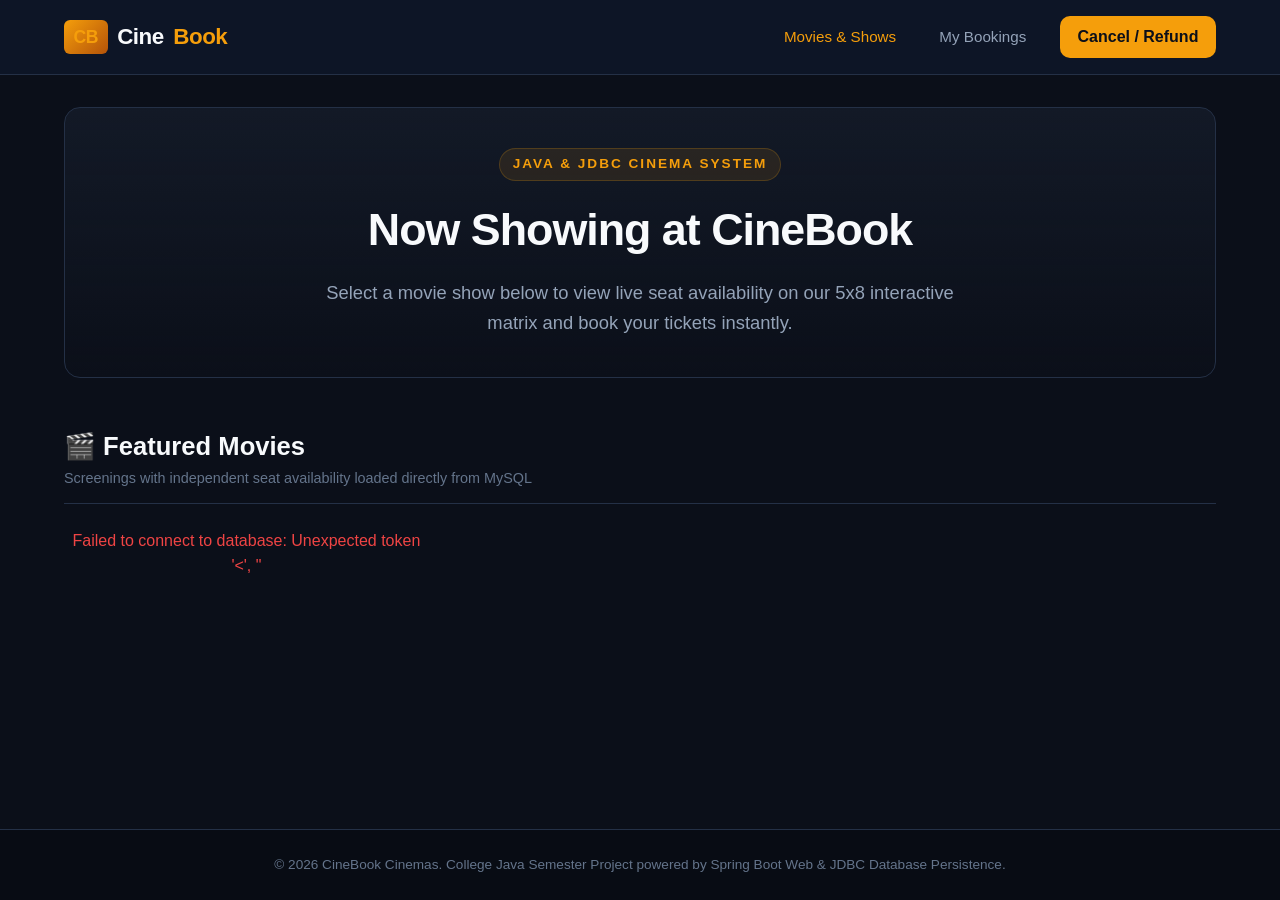
==== src/main/resources/static/index.html @ 382e74e4 "Baseline: CineBook 1.0 Spring Boot + JDBC console/web app" ====
<!DOCTYPE html>
<html lang="en">
<head>
    <meta charset="UTF-8">
    <meta name="viewport" content="width=device-width, initial-scale=1.0">
    <title>CineBook | Movie Ticket Booking System</title>
    <link rel="stylesheet" href="css/styles.css">
</head>
<body>
    <!-- Navigation Bar -->
    <nav class="navbar">
        <div class="nav-container">
            <a href="index.html" class="logo">
                <span class="logo-badge">CB</span>
                Cine<span>Book</span>
            </a>
            <div class="nav-links">
                <a href="index.html" class="nav-link active">Movies & Shows</a>
                <a href="lookup.html" class="nav-link">My Bookings</a>
                <a href="lookup.html" class="nav-btn">Cancel / Refund</a>
            </div>
        </div>
    </nav>

    <!-- Main Content -->
    <div class="container">
        <!-- Hero Section -->
        <section class="hero">
            <span class="hero-subtitle">Java & JDBC Cinema System</span>
            <h1>Now Showing at CineBook</h1>
            <p>Select a movie show below to view live seat availability on our 5x8 interactive matrix and book your tickets instantly.</p>
        </section>

        <!-- Current Screenings Section -->
        <section id="screenings">
            <div class="section-header">
                <div>
                    <h2>🎬 Featured Movies</h2>
                    <p>Screenings with independent seat availability loaded directly from MySQL</p>
                </div>
            </div>

            <!-- Dynamic Movie Grid -->
            <div id="movieGrid" class="movie-grid">
                <div style="text-align:center; grid-column: 1/-1; padding: 3rem; color: var(--text-muted);">
                    Loading movie catalog from database...
                </div>
            </div>
        </section>
    </div>

    <!-- Footer -->
    <footer>
        <p>&copy; 2026 CineBook Cinemas. College Java Semester Project powered by Spring Boot Web &amp; JDBC Database Persistence.</p>
    </footer>

    <!-- Scripts -->
    <script src="js/app.js"></script>
    <script>
        document.addEventListener('DOMContentLoaded', async () => {
            const movieGrid = document.getElementById('movieGrid');
            try {
                const [movies, shows] = await Promise.all([API.getMovies(), API.getShows()]);

                if (!movies || movies.length === 0) {
                    movieGrid.innerHTML = '<p style="text-align:center; color: var(--text-muted);">No movies scheduled at this time.</p>';
                    return;
                }

                // Group shows by movieId
                const showsByMovie = {};
                shows.forEach(s => {
                    if (!showsByMovie[s.movieId]) showsByMovie[s.movieId] = [];
                    showsByMovie[s.movieId].push(s);
                });

                const bannerArt = {
                    'Inception': '🌀',
                    'Interstellar': '🚀',
                    'The Dark Knight': '🦇',
                    'Oppenheimer': '⚛️',
                    'Avatar: The Way of Water': '🌊',
                    'Gladiator II': '⚔️',
                    'Spider-Man: Across the Spider-Verse': '🕷️'
                };

                const bannerGrad = {
                    'Inception': 'linear-gradient(135deg, #1e3a8a, #0f172a)',
                    'Interstellar': 'linear-gradient(135deg, #312e81, #090d16)',
                    'The Dark Knight': 'linear-gradient(135deg, #27272a, #09090b)',
                    'Oppenheimer': 'linear-gradient(135deg, #7c2d12, #1c1917)',
                    'Avatar: The Way of Water': 'linear-gradient(135deg, #065f46, #022c22)',
                    'Gladiator II': 'linear-gradient(135deg, #831843, #18181b)',
                    'Spider-Man: Across the Spider-Verse': 'linear-gradient(135deg, #581c87, #0f172a)'
                };

                movieGrid.innerHTML = '';
                movies.forEach(movie => {
                    const movieShows = showsByMovie[movie.movieId] || [];
                    const art = bannerArt[movie.movieName] || '🎥';
                    const grad = bannerGrad[movie.movieName] || 'linear-gradient(135deg, #1e293b, #0f172a)';
                    
                    let showsHtml = '';
                    if (movieShows.length > 0) {
                        showsHtml = movieShows.map(show => `
                            <a href="seats.html?showId=${show.showId}" class="show-pill">
                                <div>
                                    <div class="show-time-text">🕒 ${show.showTime}</div>
                                    <div class="show-date-text">📅 ${show.showDate} &bull; ${show.screenName || 'Screen 1'}</div>
                                </div>
                                <span class="btn-book-sm">Book &rarr;</span>
                            </a>
                        `).join('');
                    } else {
                        showsHtml = '<p style="color:var(--text-muted); font-size:0.85rem;">No shows scheduled today.</p>';
                    }

                    const card = document.createElement('div');
                    card.className = 'movie-card';
                    card.innerHTML = `
                        <div class="movie-banner" style="background: ${grad};">
                            <span class="genre-tag">${movie.genre}</span>
                            <div class="movie-banner-art">${art}</div>
                        </div>
                        <div class="movie-body">
                            <h3 class="movie-title">${movie.movieName}</h3>
                            <div class="movie-meta">
                                <span>🌐 ${movie.language}</span>
                                <span>⏱️ ${movie.duration} mins</span>
                            </div>
                            <div class="movie-shows-container">
                                <div class="movie-shows-label">Available Shows</div>
                                <div class="show-pill-group">
                                    ${showsHtml}
                                </div>
                            </div>
                        </div>
                    `;
                    movieGrid.appendChild(card);
                });

            } catch (err) {
                console.error(err);
                movieGrid.innerHTML = `<p style="color:var(--seat-booked); text-align:center;">Failed to connect to database: ${err.message}</p>`;
            }
        });
    </script>
</body>
</html>
---- src/main/resources/static/css/styles.css ----
/* ===================================================================
   CineBook Cinemas: Modern Responsive Cinema UI Stylesheet
   =================================================================== */

:root {
    --bg-dark: #0b0f19;
    --bg-card: #151d2f;
    --bg-card-hover: #1e293b;
    --accent-gold: #f59e0b;
    --accent-gold-hover: #d97706;
    --accent-glow: rgba(245, 158, 11, 0.25);
    --text-primary: #f8fafc;
    --text-secondary: #94a3b8;
    --text-muted: #64748b;
    --border-color: #243046;
    --seat-available: #10b981;
    --seat-available-border: #059669;
    --seat-selected: #f59e0b;
    --seat-booked: #ef4444;
    --seat-booked-bg: #2d1b22;
    --vip-purple: #8b5cf6;
    --premium-blue: #3b82f6;
    --regular-green: #10b981;
    --radius-sm: 6px;
    --radius-md: 10px;
    --radius-lg: 16px;
    --shadow-card: 0 10px 25px -5px rgba(0, 0, 0, 0.5), 0 8px 10px -6px rgba(0, 0, 0, 0.5);
    --shadow-glow: 0 0 20px rgba(245, 158, 11, 0.35);
}

* {
    margin: 0;
    padding: 0;
    box-sizing: border-box;
    font-family: -apple-system, BlinkMacSystemFont, "Segoe UI", Roboto, "Helvetica Neue", Arial, sans-serif;
}

body {
    background-color: var(--bg-dark);
    color: var(--text-primary);
    line-height: 1.6;
    min-height: 100vh;
    display: flex;
    flex-direction: column;
}

/* Navbar */
.navbar {
    background: rgba(15, 23, 42, 0.85);
    backdrop-filter: blur(12px);
    border-bottom: 1px solid var(--border-color);
    position: sticky;
    top: 0;
    z-index: 100;
}

.nav-container {
    max-width: 1200px;
    margin: 0 auto;
    padding: 1rem 1.5rem;
    display: flex;
    justify-content: space-between;
    align-items: center;
}

.logo {
    display: flex;
    align-items: center;
    gap: 0.6rem;
    text-decoration: none;
    color: var(--text-primary);
    font-size: 1.4rem;
    font-weight: 700;
    letter-spacing: -0.5px;
}

.logo-badge {
    background: linear-gradient(135deg, var(--accent-gold), #b45309);
    color: #000;
    padding: 0.2rem 0.6rem;
    border-radius: var(--radius-sm);
    font-weight: 900;
    font-size: 1.1rem;
}

.logo span {
    color: var(--accent-gold);
}

.nav-links {
    display: flex;
    gap: 1.5rem;
    align-items: center;
}

.nav-link {
    color: var(--text-secondary);
    text-decoration: none;
    font-weight: 500;
    font-size: 0.95rem;
    transition: color 0.2s;
    padding: 0.4rem 0.6rem;
    border-radius: var(--radius-sm);
}

.nav-link:hover, .nav-link.active {
    color: var(--accent-gold);
}

.nav-btn {
    background: var(--accent-gold);
    color: #0b0f19;
    padding: 0.5rem 1.1rem;
    border-radius: var(--radius-md);
    font-weight: 600;
    text-decoration: none;
    transition: all 0.2s;
}

.nav-btn:hover {
    background: var(--accent-gold-hover);
    box-shadow: var(--shadow-glow);
}

/* Main Container */
.container {
    max-width: 1200px;
    margin: 2rem auto;
    padding: 0 1.5rem;
    flex: 1;
    width: 100%;
}

/* Hero Section */
.hero {
    text-align: center;
    padding: 2.5rem 1rem;
    background: linear-gradient(180deg, rgba(30, 41, 59, 0.4) 0%, transparent 100%);
    border-radius: var(--radius-lg);
    border: 1px solid var(--border-color);
    margin-bottom: 3rem;
}

.hero-subtitle {
    display: inline-block;
    color: var(--accent-gold);
    font-size: 0.85rem;
    font-weight: 700;
    text-transform: uppercase;
    letter-spacing: 2px;
    margin-bottom: 0.8rem;
    background: rgba(245, 158, 11, 0.1);
    padding: 0.3rem 0.8rem;
    border-radius: 20px;
    border: 1px solid rgba(245, 158, 11, 0.2);
}

.hero h1 {
    font-size: 2.8rem;
    font-weight: 800;
    margin-bottom: 0.8rem;
    letter-spacing: -1px;
}

.hero p {
    color: var(--text-secondary);
    font-size: 1.15rem;
    max-width: 650px;
    margin: 0 auto;
}

/* Section Titles */
.section-header {
    display: flex;
    justify-content: space-between;
    align-items: flex-end;
    margin-bottom: 1.5rem;
    padding-bottom: 0.8rem;
    border-bottom: 1px solid var(--border-color);
}

.section-header h2 {
    font-size: 1.6rem;
    font-weight: 700;
    display: flex;
    align-items: center;
    gap: 0.5rem;
}

.section-header p {
    color: var(--text-muted);
    font-size: 0.9rem;
}

/* Movie Cards Grid */
.movie-grid {
    display: grid;
    grid-template-columns: repeat(auto-fill, minmax(340px, 1fr));
    gap: 1.8rem;
    margin-bottom: 3rem;
}

.movie-card {
    background: var(--bg-card);
    border: 1px solid var(--border-color);
    border-radius: var(--radius-lg);
    overflow: hidden;
    transition: transform 0.2s, box-shadow 0.2s, border-color 0.2s;
    display: flex;
    flex-direction: column;
}

.movie-card:hover {
    transform: translateY(-4px);
    box-shadow: var(--shadow-card);
    border-color: rgba(245, 158, 11, 0.4);
}

.movie-banner {
    height: 140px;
    background: linear-gradient(135deg, #1e293b, #0f172a);
    position: relative;
    display: flex;
    align-items: flex-end;
    padding: 1.2rem;
    border-bottom: 1px solid var(--border-color);
}

.movie-banner-art {
    position: absolute;
    top: 1rem;
    right: 1.2rem;
    font-size: 3rem;
    opacity: 0.2;
}

.genre-tag {
    background: rgba(245, 158, 11, 0.2);
    color: var(--accent-gold);
    font-size: 0.75rem;
    font-weight: 700;
    padding: 0.25rem 0.6rem;
    border-radius: 4px;
    border: 1px solid rgba(245, 158, 11, 0.3);
}

.movie-body {
    padding: 1.4rem;
    flex: 1;
    display: flex;
    flex-direction: column;
}

.movie-title {
    font-size: 1.35rem;
    font-weight: 700;
    margin-bottom: 0.5rem;
}

.movie-meta {
    display: flex;
    gap: 1rem;
    color: var(--text-muted);
    font-size: 0.85rem;
    margin-bottom: 1.2rem;
}

.movie-shows-container {
    margin-top: auto;
    padding-top: 1rem;
    border-top: 1px solid rgba(255, 255, 255, 0.05);
}

.movie-shows-label {
    font-size: 0.8rem;
    color: var(--text-secondary);
    text-transform: uppercase;
    letter-spacing: 0.5px;
    margin-bottom: 0.6rem;
    font-weight: 600;
}

.show-pill-group {
    display: flex;
    flex-direction: column;
    gap: 0.6rem;
}

.show-pill {
    background: #0f172a;
    border: 1px solid var(--border-color);
    border-radius: var(--radius-sm);
    padding: 0.6rem 0.8rem;
    display: flex;
    justify-content: space-between;
    align-items: center;
    transition: all 0.2s;
    text-decoration: none;
    color: var(--text-primary);
}

.show-pill:hover {
    background: #1e293b;
    border-color: var(--accent-gold);
    transform: translateX(2px);
}

.show-time-text {
    font-weight: 600;
    font-size: 0.95rem;
}

.show-date-text {
    font-size: 0.8rem;
    color: var(--text-muted);
}

.btn-book-sm {
    background: var(--accent-gold);
    color: #000;
    font-size: 0.8rem;
    font-weight: 700;
    padding: 0.3rem 0.7rem;
    border-radius: 4px;
    display: flex;
    align-items: center;
    gap: 0.3rem;
}

/* Seat Selection Page Layout */
.booking-layout {
    display: grid;
    grid-template-columns: 1fr 360px;
    gap: 2rem;
    align-items: start;
}

@media (max-width: 900px) {
    .booking-layout {
        grid-template-columns: 1fr;
    }
}

.seat-stage-card {
    background: var(--bg-card);
    border: 1px solid var(--border-color);
    border-radius: var(--radius-lg);
    padding: 2rem;
    box-shadow: var(--shadow-card);
}

.screen-indicator {
    margin: 1rem auto 2.5rem auto;
    text-align: center;
    max-width: 500px;
}

.screen-curve {
    height: 8px;
    background: linear-gradient(90deg, transparent, var(--accent-gold), transparent);
    border-radius: 50%;
    margin-bottom: 0.5rem;
    box-shadow: var(--shadow-glow);
}

.screen-text {
    font-size: 0.75rem;
    color: var(--text-muted);
    letter-spacing: 3px;
    text-transform: uppercase;
    font-weight: 600;
}

/* 5x8 Seat Matrix Grid */
.seat-grid-container {
    display: flex;
    flex-direction: column;
    gap: 0.8rem;
    align-items: center;
    margin-bottom: 2rem;
}

.seat-row {
    display: flex;
    gap: 0.6rem;
    align-items: center;
}

.row-label {
    width: 28px;
    font-weight: 700;
    color: var(--text-muted);
    text-align: center;
    font-size: 1rem;
}

.seat {
    width: 38px;
    height: 38px;
    border-radius: var(--radius-sm);
    display: flex;
    align-items: center;
    justify-content: center;
    font-size: 0.8rem;
    font-weight: 600;
    cursor: pointer;
    transition: all 0.15s ease-in-out;
    user-select: none;
    position: relative;
    border: 1px solid transparent;
}

/* Available States by Tier */
.seat.available.regular {
    background: rgba(16, 185, 129, 0.15);
    border-color: rgba(16, 185, 129, 0.4);
    color: #34d399;
}

.seat.available.premium {
    background: rgba(59, 130, 246, 0.15);
    border-color: rgba(59, 130, 246, 0.4);
    color: #60a5fa;
}

.seat.available.vip {
    background: rgba(139, 92, 246, 0.15);
    border-color: rgba(139, 92, 246, 0.4);
    color: #a78bfa;
}

.seat.available:hover {
    transform: scale(1.15);
    border-color: #fff;
    box-shadow: 0 0 10px rgba(255, 255, 255, 0.3);
    z-index: 2;
}

/* Selected State */
.seat.selected {
    background: var(--accent-gold) !important;
    border-color: #fff !important;
    color: #0b0f19 !important;
    font-weight: 800;
    box-shadow: var(--shadow-glow);
    transform: scale(1.1);
}

/* Booked State */
.seat.booked {
    background: var(--seat-booked-bg) !important;
    border-color: rgba(239, 68, 68, 0.3) !important;
    color: #ef4444 !important;
    cursor: not-allowed;
    opacity: 0.6;
}

.seat.booked:hover {
    transform: none;
    box-shadow: none;
}

/* Seat Legend */
.legend-container {
    display: flex;
    justify-content: center;
    flex-wrap: wrap;
    gap: 1.5rem;
    padding-top: 1.5rem;
    border-top: 1px solid var(--border-color);
}

.legend-item {
    display: flex;
    align-items: center;
    gap: 0.5rem;
    font-size: 0.85rem;
    color: var(--text-secondary);
}

.legend-box {
    width: 16px;
    height: 16px;
    border-radius: 4px;
}

.legend-box.regular { background: var(--regular-green); }
.legend-box.premium { background: var(--premium-blue); }
.legend-box.vip     { background: var(--vip-purple); }
.legend-box.selected{ background: var(--accent-gold); }
.legend-box.booked  { background: var(--seat-booked); }

/* Booking Sidebar Summary */
.booking-sidebar {
    background: var(--bg-card);
    border: 1px solid var(--border-color);
    border-radius: var(--radius-lg);
    padding: 1.8rem;
    box-shadow: var(--shadow-card);
    position: sticky;
    top: 5.5rem;
}

.sidebar-title {
    font-size: 1.3rem;
    font-weight: 700;
    margin-bottom: 1.2rem;
    padding-bottom: 0.8rem;
    border-bottom: 1px solid var(--border-color);
}

.summary-row {
    display: flex;
    justify-content: space-between;
    align-items: center;
    margin-bottom: 0.8rem;
    font-size: 0.95rem;
}

.summary-row.total {
    border-top: 1px solid var(--border-color);
    padding-top: 0.8rem;
    margin-top: 1rem;
    font-size: 1.2rem;
    font-weight: 800;
    color: var(--accent-gold);
}

.badge-seats {
    display: flex;
    flex-wrap: wrap;
    gap: 0.4rem;
    margin: 0.6rem 0 1rem 0;
    min-height: 32px;
}

.seat-tag {
    background: rgba(245, 158, 11, 0.15);
    color: var(--accent-gold);
    border: 1px solid rgba(245, 158, 11, 0.4);
    padding: 0.2rem 0.5rem;
    border-radius: 4px;
    font-size: 0.8rem;
    font-weight: 700;
}

/* Forms & Inputs */
.form-group {
    margin-bottom: 1rem;
}

.form-label {
    display: block;
    font-size: 0.85rem;
    font-weight: 600;
    color: var(--text-secondary);
    margin-bottom: 0.4rem;
}

.form-input {
    width: 100%;
    background: #0f172a;
    border: 1px solid var(--border-color);
    color: var(--text-primary);
    padding: 0.75rem 0.9rem;
    border-radius: var(--radius-md);
    font-size: 0.95rem;
    outline: none;
    transition: border-color 0.2s;
}

.form-input:focus {
    border-color: var(--accent-gold);
    box-shadow: 0 0 0 2px var(--accent-glow);
}

.coupon-group {
    display: flex;
    gap: 0.5rem;
}

.btn-apply {
    background: #1e293b;
    border: 1px solid var(--border-color);
    color: var(--accent-gold);
    padding: 0.75rem 1rem;
    border-radius: var(--radius-md);
    font-weight: 600;
    cursor: pointer;
    transition: all 0.2s;
    white-space: nowrap;
}

.btn-apply:hover {
    background: rgba(245, 158, 11, 0.2);
    border-color: var(--accent-gold);
}

.btn-submit-booking {
    width: 100%;
    background: linear-gradient(135deg, var(--accent-gold), #d97706);
    color: #0b0f19;
    border: none;
    padding: 1rem;
    border-radius: var(--radius-md);
    font-size: 1.05rem;
    font-weight: 800;
    cursor: pointer;
    margin-top: 1.2rem;
    transition: all 0.2s;
}

.btn-submit-booking:hover:not(:disabled) {
    box-shadow: var(--shadow-glow);
    transform: translateY(-2px);
}

.btn-submit-booking:disabled {
    opacity: 0.5;
    cursor: not-allowed;
}

/* Confirmation & Receipt Card */
.receipt-card {
    max-width: 600px;
    margin: 2rem auto;
    background: var(--bg-card);
    border: 1px solid var(--border-color);
    border-radius: var(--radius-lg);
    overflow: hidden;
    box-shadow: var(--shadow-card);
}

.receipt-header {
    background: linear-gradient(135deg, #10b981, #059669);
    color: #fff;
    padding: 2rem;
    text-align: center;
}

.receipt-header.cancelled {
    background: linear-gradient(135deg, #ef4444, #b91c1c);
}

.receipt-icon {
    font-size: 3rem;
    margin-bottom: 0.5rem;
}

.receipt-header h2 {
    font-size: 1.6rem;
    font-weight: 800;
    margin-bottom: 0.3rem;
}

.receipt-body {
    padding: 2rem;
}

.receipt-row {
    display: flex;
    justify-content: space-between;
    padding: 0.6rem 0;
    border-bottom: 1px dashed var(--border-color);
    font-size: 0.95rem;
}

.receipt-row:last-child {
    border-bottom: none;
}

.receipt-label {
    color: var(--text-muted);
}

.receipt-value {
    font-weight: 600;
    color: var(--text-primary);
}

.receipt-total {
    background: #0f172a;
    padding: 1rem;
    border-radius: var(--radius-md);
    margin-top: 1.2rem;
    display: flex;
    justify-content: space-between;
    align-items: center;
    font-size: 1.3rem;
    font-weight: 800;
    color: var(--accent-gold);
}

.receipt-actions {
    display: flex;
    gap: 1rem;
    margin-top: 1.5rem;
}

.btn-secondary {
    flex: 1;
    background: #1e293b;
    border: 1px solid var(--border-color);
    color: var(--text-primary);
    padding: 0.8rem;
    border-radius: var(--radius-md);
    font-weight: 600;
    text-align: center;
    text-decoration: none;
    cursor: pointer;
    transition: all 0.2s;
}

.btn-secondary:hover {
    background: #334155;
}

.btn-danger {
    flex: 1;
    background: rgba(239, 68, 68, 0.15);
    border: 1px solid rgba(239, 68, 68, 0.4);
    color: #f87171;
    padding: 0.8rem;
    border-radius: var(--radius-md);
    font-weight: 600;
    cursor: pointer;
    transition: all 0.2s;
}

.btn-danger:hover {
    background: #ef4444;
    color: #fff;
}

/* Toast Notification */
.toast-container {
    position: fixed;
    bottom: 2rem;
    right: 2rem;
    z-index: 1000;
    display: flex;
    flex-direction: column;
    gap: 0.5rem;
}

.toast {
    background: #1e293b;
    color: var(--text-primary);
    padding: 1rem 1.4rem;
    border-radius: var(--radius-md);
    border-left: 4px solid var(--accent-gold);
    box-shadow: var(--shadow-card);
    font-size: 0.95rem;
    min-width: 300px;
    animation: slideIn 0.3s ease-out;
}

.toast.error {
    border-left-color: #ef4444;
    background: #27171e;
}

.toast.success {
    border-left-color: #10b981;
    background: #112620;
}

@keyframes slideIn {
    from { transform: translateX(100%); opacity: 0; }
    to { transform: translateX(0); opacity: 1; }
}

/* Footer */
footer {
    background: #080c14;
    border-top: 1px solid var(--border-color);
    padding: 1.5rem;
    text-align: center;
    color: var(--text-muted);
    font-size: 0.85rem;
    margin-top: auto;
}
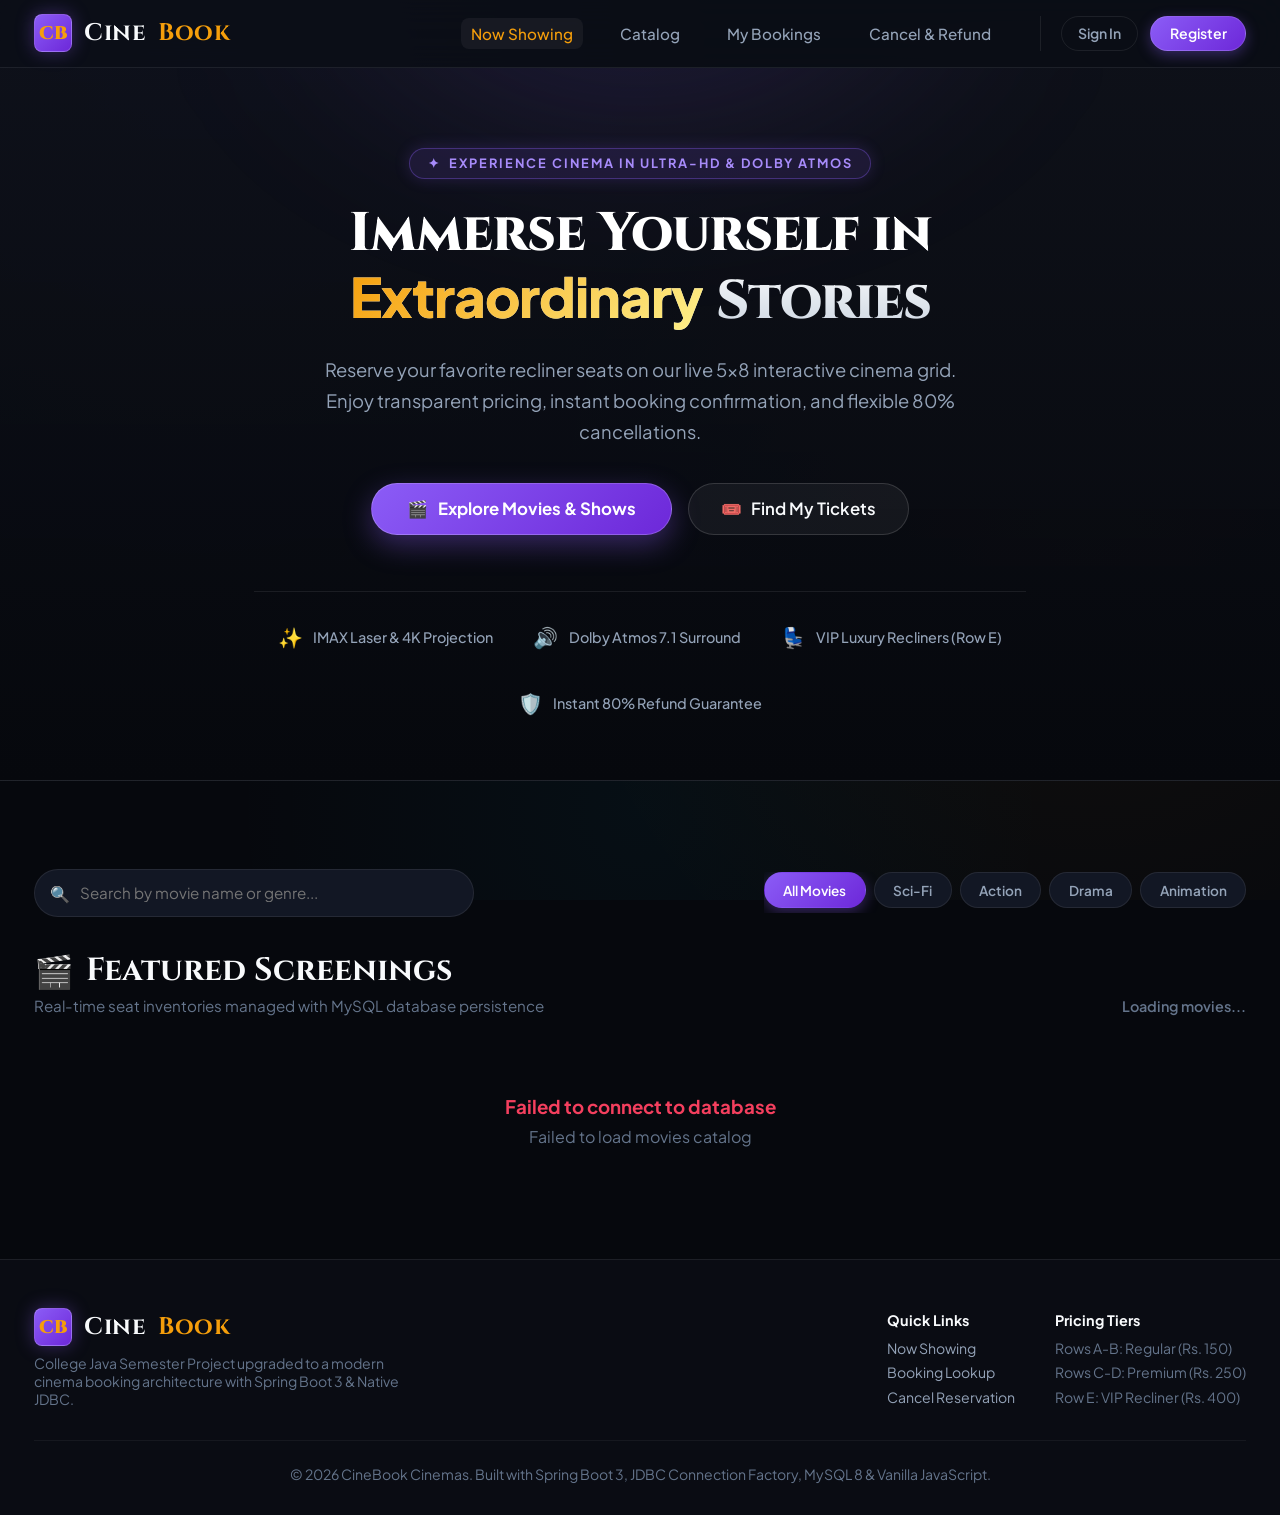
==== commit c066a466: "CineBook 2.0 Phase 0 & Phase 1: Complete cinematic frontend redesign with glassmorphism, responsive " ====
--- a/src/main/resources/static/index.html
+++ b/src/main/resources/static/index.html
@@ -3,11 +3,11 @@
 <head>
     <meta charset="UTF-8">
     <meta name="viewport" content="width=device-width, initial-scale=1.0">
-    <title>CineBook | Movie Ticket Booking System</title>
+    <title>CineBook 2.0 | Premium Cinema Booking Experience</title>
     <link rel="stylesheet" href="css/styles.css">
 </head>
 <body>
-    <!-- Navigation Bar -->
+    <!-- Top Navigation Bar -->
     <nav class="navbar">
         <div class="nav-container">
             <a href="index.html" class="logo">
@@ -15,136 +15,287 @@
                 Cine<span>Book</span>
             </a>
             <div class="nav-links">
-                <a href="index.html" class="nav-link active">Movies & Shows</a>
+                <a href="index.html" class="nav-link active">Now Showing</a>
+                <a href="#discoverSection" class="nav-link">Catalog</a>
                 <a href="lookup.html" class="nav-link">My Bookings</a>
-                <a href="lookup.html" class="nav-btn">Cancel / Refund</a>
+                <a href="lookup.html" class="nav-link">Cancel &amp; Refund</a>
+                
+                <div class="nav-auth-group">
+                    <button type="button" class="btn-nav-ghost" onclick="openAuthModal('login')">Sign In</button>
+                    <button type="button" class="btn-nav-primary" onclick="openAuthModal('register')">Register</button>
+                </div>
             </div>
         </div>
     </nav>
 
-    <!-- Main Content -->
-    <div class="container">
-        <!-- Hero Section -->
-        <section class="hero">
-            <span class="hero-subtitle">Java & JDBC Cinema System</span>
-            <h1>Now Showing at CineBook</h1>
-            <p>Select a movie show below to view live seat availability on our 5x8 interactive matrix and book your tickets instantly.</p>
-        </section>
-
-        <!-- Current Screenings Section -->
-        <section id="screenings">
-            <div class="section-header">
-                <div>
-                    <h2>🎬 Featured Movies</h2>
-                    <p>Screenings with independent seat availability loaded directly from MySQL</p>
-                </div>
-            </div>
-
-            <!-- Dynamic Movie Grid -->
-            <div id="movieGrid" class="movie-grid">
-                <div style="text-align:center; grid-column: 1/-1; padding: 3rem; color: var(--text-muted);">
-                    Loading movie catalog from database...
-                </div>
-            </div>
-        </section>
-    </div>
+    <!-- Cinematic Hero Section -->
+    <header class="hero-billboard">
+        <div class="container hero-content">
+            <div class="hero-eyebrow">
+                <span>✦</span> Experience Cinema in Ultra-HD &amp; Dolby Atmos
+            </div>
+            <h1 class="hero-title">
+                Immerse Yourself in <span>Extraordinary</span> Stories
+            </h1>
+            <p class="hero-subtitle">
+                Reserve your favorite recliner seats on our live 5&times;8 interactive cinema grid. Enjoy transparent pricing, instant booking confirmation, and flexible 80% cancellations.
+            </p>
+            <div class="hero-actions">
+                <a href="#discoverSection" class="btn-hero-primary">
+                    <span>🎬</span> Explore Movies &amp; Shows
+                </a>
+                <a href="lookup.html" class="btn-hero-secondary">
+                    <span>🎟️</span> Find My Tickets
+                </a>
+            </div>
+
+            <!-- Feature Highlights -->
+            <div class="hero-badges-row">
+                <div class="hero-feature-item">
+                    <span class="hero-feature-icon">✨</span>
+                    <span>IMAX Laser &amp; 4K Projection</span>
+                </div>
+                <div class="hero-feature-item">
+                    <span class="hero-feature-icon">🔊</span>
+                    <span>Dolby Atmos 7.1 Surround</span>
+                </div>
+                <div class="hero-feature-item">
+                    <span class="hero-feature-icon">💺</span>
+                    <span>VIP Luxury Recliners (Row E)</span>
+                </div>
+                <div class="hero-feature-item">
+                    <span class="hero-feature-icon">🛡️</span>
+                    <span>Instant 80% Refund Guarantee</span>
+                </div>
+            </div>
+        </div>
+    </header>
+
+    <!-- Main Content: Movie Discovery & Catalog -->
+    <main class="container" id="discoverSection" style="padding-top: 3rem;">
+        <!-- Discovery Toolbar: Search & Genre Filter -->
+        <div class="discovery-toolbar">
+            <div class="search-input-wrap">
+                <span class="search-icon">🔍</span>
+                <input type="text" id="movieSearchInput" placeholder="Search by movie name or genre...">
+            </div>
+
+            <div class="genre-filter-chips" id="genreFilters">
+                <button type="button" class="genre-chip active" data-genre="ALL">All Movies</button>
+                <button type="button" class="genre-chip" data-genre="Sci-Fi">Sci-Fi</button>
+                <button type="button" class="genre-chip" data-genre="Action">Action</button>
+                <button type="button" class="genre-chip" data-genre="Drama">Drama</button>
+                <button type="button" class="genre-chip" data-genre="Animation">Animation</button>
+            </div>
+        </div>
+
+        <!-- Section Heading -->
+        <div class="section-header">
+            <div>
+                <h2 class="section-title">
+                    <span>🎬</span> Featured Screenings
+                </h2>
+                <p class="section-tagline">
+                    Real-time seat inventories managed with MySQL database persistence
+                </p>
+            </div>
+            <div id="movieCountBadge" style="color:var(--text-muted); font-size:0.9rem; font-weight:600;">
+                Loading movies...
+            </div>
+        </div>
+
+        <!-- Dynamic Movie Cards Grid -->
+        <div id="movieGrid" class="movie-grid">
+            <div style="text-align:center; grid-column: 1/-1; padding: 4rem; color: var(--text-muted);">
+                <div style="font-size:2rem; margin-bottom:0.75rem;">🎞️</div>
+                Connecting to MySQL and loading screenings catalog...
+            </div>
+        </div>
+    </main>
 
     <!-- Footer -->
     <footer>
-        <p>&copy; 2026 CineBook Cinemas. College Java Semester Project powered by Spring Boot Web &amp; JDBC Database Persistence.</p>
+        <div class="container">
+            <div class="footer-inner">
+                <div>
+                    <div class="logo" style="margin-bottom:0.5rem;">
+                        <span class="logo-badge">CB</span>
+                        Cine<span>Book</span>
+                    </div>
+                    <p style="color:var(--text-muted); font-size:0.88rem; max-width:380px;">
+                        College Java Semester Project upgraded to a modern cinema booking architecture with Spring Boot 3 &amp; Native JDBC.
+                    </p>
+                </div>
+                <div style="display:flex; gap:2.5rem; flex-wrap:wrap;">
+                    <div>
+                        <div style="color:var(--text-primary); font-weight:700; font-size:0.9rem; margin-bottom:0.6rem;">Quick Links</div>
+                        <div style="display:flex; flex-direction:column; gap:0.4rem; font-size:0.88rem; color:var(--text-secondary);">
+                            <a href="index.html">Now Showing</a>
+                            <a href="lookup.html">Booking Lookup</a>
+                            <a href="lookup.html">Cancel Reservation</a>
+                        </div>
+                    </div>
+                    <div>
+                        <div style="color:var(--text-primary); font-weight:700; font-size:0.9rem; margin-bottom:0.6rem;">Pricing Tiers</div>
+                        <div style="display:flex; flex-direction:column; gap:0.4rem; font-size:0.88rem; color:var(--text-muted);">
+                            <span>Rows A-B: Regular (Rs. 150)</span>
+                            <span>Rows C-D: Premium (Rs. 250)</span>
+                            <span>Row E: VIP Recliner (Rs. 400)</span>
+                        </div>
+                    </div>
+                </div>
+            </div>
+            <div class="footer-copy">
+                &copy; 2026 CineBook Cinemas. Built with Spring Boot 3, JDBC Connection Factory, MySQL 8 &amp; Vanilla JavaScript.
+            </div>
+        </div>
     </footer>
 
     <!-- Scripts -->
     <script src="js/app.js"></script>
     <script>
+        let allMovies = [];
+        let allShows = [];
+        let currentGenre = 'ALL';
+        let searchQuery = '';
+
         document.addEventListener('DOMContentLoaded', async () => {
             const movieGrid = document.getElementById('movieGrid');
+            const countBadge = document.getElementById('movieCountBadge');
+
             try {
                 const [movies, shows] = await Promise.all([API.getMovies(), API.getShows()]);
-
-                if (!movies || movies.length === 0) {
-                    movieGrid.innerHTML = '<p style="text-align:center; color: var(--text-muted);">No movies scheduled at this time.</p>';
-                    return;
-                }
-
-                // Group shows by movieId
-                const showsByMovie = {};
-                shows.forEach(s => {
-                    if (!showsByMovie[s.movieId]) showsByMovie[s.movieId] = [];
-                    showsByMovie[s.movieId].push(s);
+                allMovies = movies || [];
+                allShows = shows || [];
+
+                renderMovies();
+
+                // Setup Search Listener
+                document.getElementById('movieSearchInput').addEventListener('input', (e) => {
+                    searchQuery = e.target.value.toLowerCase().trim();
+                    renderMovies();
                 });
 
-                const bannerArt = {
-                    'Inception': '🌀',
-                    'Interstellar': '🚀',
-                    'The Dark Knight': '🦇',
-                    'Oppenheimer': '⚛️',
-                    'Avatar: The Way of Water': '🌊',
-                    'Gladiator II': '⚔️',
-                    'Spider-Man: Across the Spider-Verse': '🕷️'
-                };
-
-                const bannerGrad = {
-                    'Inception': 'linear-gradient(135deg, #1e3a8a, #0f172a)',
-                    'Interstellar': 'linear-gradient(135deg, #312e81, #090d16)',
-                    'The Dark Knight': 'linear-gradient(135deg, #27272a, #09090b)',
-                    'Oppenheimer': 'linear-gradient(135deg, #7c2d12, #1c1917)',
-                    'Avatar: The Way of Water': 'linear-gradient(135deg, #065f46, #022c22)',
-                    'Gladiator II': 'linear-gradient(135deg, #831843, #18181b)',
-                    'Spider-Man: Across the Spider-Verse': 'linear-gradient(135deg, #581c87, #0f172a)'
-                };
-
-                movieGrid.innerHTML = '';
-                movies.forEach(movie => {
-                    const movieShows = showsByMovie[movie.movieId] || [];
-                    const art = bannerArt[movie.movieName] || '🎥';
-                    const grad = bannerGrad[movie.movieName] || 'linear-gradient(135deg, #1e293b, #0f172a)';
-                    
-                    let showsHtml = '';
-                    if (movieShows.length > 0) {
-                        showsHtml = movieShows.map(show => `
-                            <a href="seats.html?showId=${show.showId}" class="show-pill">
-                                <div>
-                                    <div class="show-time-text">🕒 ${show.showTime}</div>
-                                    <div class="show-date-text">📅 ${show.showDate} &bull; ${show.screenName || 'Screen 1'}</div>
-                                </div>
-                                <span class="btn-book-sm">Book &rarr;</span>
-                            </a>
-                        `).join('');
-                    } else {
-                        showsHtml = '<p style="color:var(--text-muted); font-size:0.85rem;">No shows scheduled today.</p>';
-                    }
-
-                    const card = document.createElement('div');
-                    card.className = 'movie-card';
-                    card.innerHTML = `
-                        <div class="movie-banner" style="background: ${grad};">
-                            <span class="genre-tag">${movie.genre}</span>
-                            <div class="movie-banner-art">${art}</div>
-                        </div>
-                        <div class="movie-body">
-                            <h3 class="movie-title">${movie.movieName}</h3>
-                            <div class="movie-meta">
-                                <span>🌐 ${movie.language}</span>
-                                <span>⏱️ ${movie.duration} mins</span>
-                            </div>
-                            <div class="movie-shows-container">
-                                <div class="movie-shows-label">Available Shows</div>
-                                <div class="show-pill-group">
-                                    ${showsHtml}
-                                </div>
-                            </div>
-                        </div>
-                    `;
-                    movieGrid.appendChild(card);
+                // Setup Genre Chip Listeners
+                document.querySelectorAll('.genre-chip').forEach(btn => {
+                    btn.addEventListener('click', () => {
+                        document.querySelectorAll('.genre-chip').forEach(c => c.classList.remove('active'));
+                        btn.classList.add('active');
+                        currentGenre = btn.getAttribute('data-genre');
+                        renderMovies();
+                    });
                 });
 
             } catch (err) {
                 console.error(err);
-                movieGrid.innerHTML = `<p style="color:var(--seat-booked); text-align:center;">Failed to connect to database: ${err.message}</p>`;
+                movieGrid.innerHTML = `
+                    <div style="text-align:center; grid-column:1/-1; padding:3rem; color:var(--accent-rose);">
+                        <h3>Failed to connect to database</h3>
+                        <p style="color:var(--text-muted); margin-top:0.5rem;">${err.message}</p>
+                    </div>
+                `;
             }
         });
+
+        function renderMovies() {
+            const movieGrid = document.getElementById('movieGrid');
+            const countBadge = document.getElementById('movieCountBadge');
+
+            // Filter by search query & genre
+            const filtered = allMovies.filter(m => {
+                const matchesGenre = (currentGenre === 'ALL') || 
+                                     (m.genre && m.genre.toLowerCase().includes(currentGenre.toLowerCase()));
+                const matchesSearch = !searchQuery || 
+                                      m.movieName.toLowerCase().includes(searchQuery) ||
+                                      (m.genre && m.genre.toLowerCase().includes(searchQuery));
+                return matchesGenre && matchesSearch;
+            });
+
+            countBadge.innerText = `Showing ${filtered.length} of ${allMovies.length} movies`;
+
+            if (filtered.length === 0) {
+                movieGrid.innerHTML = `
+                    <div style="text-align:center; grid-column:1/-1; padding:4rem; color:var(--text-muted);">
+                        <div style="font-size:2.5rem; margin-bottom:0.5rem;">🔍</div>
+                        <h3>No movies found matching your criteria</h3>
+                        <p style="margin-top:0.4rem;">Try searching for another title or clear the genre filters.</p>
+                    </div>
+                `;
+                return;
+            }
+
+            // Group shows by movieId
+            const showsByMovie = {};
+            allShows.forEach(s => {
+                if (!showsByMovie[s.movieId]) showsByMovie[s.movieId] = [];
+                showsByMovie[s.movieId].push(s);
+            });
+
+            movieGrid.innerHTML = '';
+            filtered.forEach(movie => {
+                const movieShows = showsByMovie[movie.movieId] || [];
+                const meta = MovieMetadata[movie.movieName] || {
+                    poster: 'https://images.unsplash.com/photo-1534447677768-be436bb09401?w=800&q=80',
+                    rating: '8.5',
+                    ageCert: 'UA'
+                };
+
+                let showsHtml = '';
+                if (movieShows.length > 0) {
+                    showsHtml = movieShows.map(s => `
+                        <a href="seats.html?showId=${s.showId}" class="show-item-pill">
+                            <div>
+                                <div class="show-item-time">🕒 ${s.showTime}</div>
+                                <div class="show-item-meta">📅 ${s.showDate} &bull; ${s.screenName || 'Screen 1'}</div>
+                            </div>
+                            <span class="show-btn-book">Book Seats &rarr;</span>
+                        </a>
+                    `).join('');
+                } else {
+                    showsHtml = '<p style="color:var(--text-muted); font-size:0.85rem; padding:0.5rem 0;">No screenings scheduled today.</p>';
+                }
+
+                const card = document.createElement('div');
+                card.className = 'movie-card';
+                card.innerHTML = `
+                    <div class="movie-poster-wrap">
+                        <img src="${meta.poster}" alt="${movie.movieName}" class="movie-poster-img" onerror="this.src='https://images.unsplash.com/photo-1534447677768-be436bb09401?w=800&q=80'">
+                        <div class="movie-poster-gradient"></div>
+                        <div class="movie-badge-rating">
+                            <span>★</span> ${meta.rating || '8.5'}
+                        </div>
+                        <div class="movie-badge-lang">${movie.language}</div>
+                    </div>
+                    <div class="movie-body">
+                        <div class="movie-genre-text">${movie.genre}</div>
+                        <h3 class="movie-title">${movie.movieName}</h3>
+                        
+                        <div class="movie-meta-strip">
+                            <span class="movie-meta-item">⏱ ${movie.duration} mins</span>
+                            <span class="movie-meta-item">🛡 ${meta.ageCert || 'UA'}</span>
+                            <span class="movie-meta-item">🎟 ${movieShows.length} Shows</span>
+                        </div>
+
+                        <div class="movie-shows-section">
+                            <div class="movie-shows-label">
+                                <span>Available Showtimes</span>
+                                <span style="color:var(--accent-gold); font-size:0.75rem;">● Live Seats</span>
+                            </div>
+                            <div class="movie-shows-grid">
+                                ${showsHtml}
+                            </div>
+                        </div>
+
+                        <div class="card-footer-actions">
+                            <button type="button" class="btn-card-details" onclick='openMovieDetailsModal(${JSON.stringify(movie).replace(/'/g, "&#39;")}, ${JSON.stringify(movieShows).replace(/'/g, "&#39;")})'>
+                                ℹ View Details &amp; Synopsis
+                            </button>
+                        </div>
+                    </div>
+                `;
+                movieGrid.appendChild(card);
+            });
+        }
     </script>
 </body>
 </html>
-
--- a/src/main/resources/static/css/styles.css
+++ b/src/main/resources/static/css/styles.css
@@ -1,63 +1,143 @@
 /* ===================================================================
-   CineBook Cinemas: Modern Responsive Cinema UI Stylesheet
+   CineBook 2.0: Cinematic Movie-Booking Platform Stylesheet
+   Design Direction: Deep Charcoal & Black, Royal Violet, Luxury Gold, Glassmorphism
    =================================================================== */
 
+@import url('https://fonts.googleapis.com/css2?family=Plus+Jakarta+Sans:wght@300;400;500;600;700;800&family=Cinzel:wght@600;700;900&display=swap');
+
 :root {
-    --bg-dark: #0b0f19;
-    --bg-card: #151d2f;
-    --bg-card-hover: #1e293b;
+    /* Color Palette */
+    --bg-base: #06080d;
+    --bg-surface: #0c0f18;
+    --bg-card: #121724;
+    --bg-card-hover: #192032;
+    --bg-card-elevated: #1e263c;
+    --bg-glass: rgba(12, 15, 24, 0.82);
+    --bg-glass-card: rgba(18, 23, 36, 0.75);
+
+    /* Accents */
+    --accent-purple: #8b5cf6;
+    --accent-purple-light: #a78bfa;
+    --accent-purple-dark: #6d28d9;
+    --accent-purple-glow: rgba(139, 92, 246, 0.35);
+
     --accent-gold: #f59e0b;
-    --accent-gold-hover: #d97706;
-    --accent-glow: rgba(245, 158, 11, 0.25);
+    --accent-gold-light: #fbbf24;
+    --accent-gold-dark: #d97706;
+    --accent-gold-glow: rgba(245, 158, 11, 0.3);
+
+    --accent-cyan: #06b6d4;
+    --accent-rose: #f43f5e;
+    --accent-emerald: #10b981;
+
+    /* Text */
     --text-primary: #f8fafc;
     --text-secondary: #94a3b8;
     --text-muted: #64748b;
-    --border-color: #243046;
-    --seat-available: #10b981;
-    --seat-available-border: #059669;
+    --text-gold: #fbbf24;
+
+    /* Borders & Lines */
+    --border-subtle: rgba(255, 255, 255, 0.08);
+    --border-medium: rgba(255, 255, 255, 0.14);
+    --border-purple: rgba(139, 92, 246, 0.35);
+    --border-gold: rgba(245, 158, 11, 0.35);
+
+    /* Seat Category Colors */
+    --seat-regular: #10b981;
+    --seat-regular-bg: rgba(16, 185, 129, 0.12);
+    --seat-premium: #3b82f6;
+    --seat-premium-bg: rgba(59, 130, 246, 0.12);
+    --seat-vip: #a855f7;
+    --seat-vip-bg: rgba(168, 85, 247, 0.15);
+
     --seat-selected: #f59e0b;
-    --seat-booked: #ef4444;
-    --seat-booked-bg: #2d1b22;
-    --vip-purple: #8b5cf6;
-    --premium-blue: #3b82f6;
-    --regular-green: #10b981;
-    --radius-sm: 6px;
-    --radius-md: 10px;
-    --radius-lg: 16px;
-    --shadow-card: 0 10px 25px -5px rgba(0, 0, 0, 0.5), 0 8px 10px -6px rgba(0, 0, 0, 0.5);
-    --shadow-glow: 0 0 20px rgba(245, 158, 11, 0.35);
-}
-
+    --seat-selected-glow: 0 0 16px rgba(245, 158, 11, 0.6);
+    --seat-booked: #334155;
+    --seat-booked-border: #1e293b;
+
+    /* Geometry */
+    --radius-sm: 8px;
+    --radius-md: 14px;
+    --radius-lg: 20px;
+    --radius-xl: 28px;
+    --radius-full: 9999px;
+
+    /* Shadows */
+    --shadow-sm: 0 4px 12px rgba(0, 0, 0, 0.3);
+    --shadow-card: 0 16px 36px -10px rgba(0, 0, 0, 0.6), 0 0 1px 1px rgba(255, 255, 255, 0.06);
+    --shadow-glow-purple: 0 0 30px rgba(139, 92, 246, 0.25);
+    --shadow-glow-gold: 0 0 30px rgba(245, 158, 11, 0.25);
+
+    /* Typography */
+    --font-sans: 'Plus Jakarta Sans', -apple-system, BlinkMacSystemFont, 'Segoe UI', Roboto, sans-serif;
+    --font-serif: 'Cinzel', serif;
+}
+
+/* ===================================================================
+   RESET & GLOBAL STYLES
+   =================================================================== */
 * {
     margin: 0;
     padding: 0;
     box-sizing: border-box;
-    font-family: -apple-system, BlinkMacSystemFont, "Segoe UI", Roboto, "Helvetica Neue", Arial, sans-serif;
+    font-family: var(--font-sans);
+}
+
+html {
+    scroll-behavior: smooth;
 }
 
 body {
-    background-color: var(--bg-dark);
-    color: var(--text-primary);
-    line-height: 1.6;
+    background-color: var(--bg-base);
+    color: var(--text-primary);
     min-height: 100vh;
     display: flex;
     flex-direction: column;
-}
-
-/* Navbar */
+    overflow-x: hidden;
+    position: relative;
+    background-image: 
+        radial-gradient(circle at 15% 10%, rgba(139, 92, 246, 0.07) 0%, transparent 40%),
+        radial-gradient(circle at 85% 60%, rgba(245, 158, 11, 0.05) 0%, transparent 45%),
+        radial-gradient(circle at 50% 90%, rgba(6, 182, 212, 0.04) 0%, transparent 40%);
+    background-attachment: fixed;
+}
+
+a {
+    color: inherit;
+    text-decoration: none;
+}
+
+button {
+    font-family: inherit;
+    cursor: pointer;
+}
+
+/* Container */
+.container {
+    max-width: 1260px;
+    margin: 0 auto;
+    padding: 0 1.5rem;
+    width: 100%;
+}
+
+/* ===================================================================
+   STICKY GLASS NAVBAR
+   =================================================================== */
 .navbar {
-    background: rgba(15, 23, 42, 0.85);
-    backdrop-filter: blur(12px);
-    border-bottom: 1px solid var(--border-color);
     position: sticky;
     top: 0;
-    z-index: 100;
+    z-index: 1000;
+    background: var(--bg-glass);
+    backdrop-filter: blur(20px);
+    -webkit-backdrop-filter: blur(20px);
+    border-bottom: 1px solid var(--border-subtle);
+    transition: all 0.3s ease;
 }
 
 .nav-container {
-    max-width: 1200px;
+    max-width: 1260px;
     margin: 0 auto;
-    padding: 1rem 1.5rem;
+    padding: 0.9rem 1.5rem;
     display: flex;
     justify-content: space-between;
     align-items: center;
@@ -66,718 +146,1523 @@
 .logo {
     display: flex;
     align-items: center;
-    gap: 0.6rem;
+    gap: 0.75rem;
     text-decoration: none;
-    color: var(--text-primary);
-    font-size: 1.4rem;
-    font-weight: 700;
-    letter-spacing: -0.5px;
+    font-family: var(--font-serif);
+    font-weight: 700;
+    font-size: 1.5rem;
+    letter-spacing: 0.5px;
+    color: var(--text-primary);
 }
 
 .logo-badge {
-    background: linear-gradient(135deg, var(--accent-gold), #b45309);
-    color: #000;
-    padding: 0.2rem 0.6rem;
-    border-radius: var(--radius-sm);
-    font-weight: 900;
-    font-size: 1.1rem;
-}
-
-.logo span {
-    color: var(--accent-gold);
-}
-
-.nav-links {
-    display: flex;
-    gap: 1.5rem;
-    align-items: center;
-}
-
-.nav-link {
-    color: var(--text-secondary);
-    text-decoration: none;
-    font-weight: 500;
-    font-size: 0.95rem;
-    transition: color 0.2s;
-    padding: 0.4rem 0.6rem;
-    border-radius: var(--radius-sm);
-}
-
-.nav-link:hover, .nav-link.active {
-    color: var(--accent-gold);
-}
-
-.nav-btn {
-    background: var(--accent-gold);
-    color: #0b0f19;
-    padding: 0.5rem 1.1rem;
-    border-radius: var(--radius-md);
-    font-weight: 600;
-    text-decoration: none;
-    transition: all 0.2s;
-}
-
-.nav-btn:hover {
-    background: var(--accent-gold-hover);
-    box-shadow: var(--shadow-glow);
-}
-
-/* Main Container */
-.container {
-    max-width: 1200px;
-    margin: 2rem auto;
-    padding: 0 1.5rem;
-    flex: 1;
-    width: 100%;
-}
-
-/* Hero Section */
-.hero {
-    text-align: center;
-    padding: 2.5rem 1rem;
-    background: linear-gradient(180deg, rgba(30, 41, 59, 0.4) 0%, transparent 100%);
-    border-radius: var(--radius-lg);
-    border: 1px solid var(--border-color);
-    margin-bottom: 3rem;
-}
-
-.hero-subtitle {
-    display: inline-block;
-    color: var(--accent-gold);
-    font-size: 0.85rem;
-    font-weight: 700;
-    text-transform: uppercase;
-    letter-spacing: 2px;
-    margin-bottom: 0.8rem;
-    background: rgba(245, 158, 11, 0.1);
-    padding: 0.3rem 0.8rem;
-    border-radius: 20px;
-    border: 1px solid rgba(245, 158, 11, 0.2);
-}
-
-.hero h1 {
-    font-size: 2.8rem;
-    font-weight: 800;
-    margin-bottom: 0.8rem;
-    letter-spacing: -1px;
-}
-
-.hero p {
-    color: var(--text-secondary);
-    font-size: 1.15rem;
-    max-width: 650px;
-    margin: 0 auto;
-}
-
-/* Section Titles */
-.section-header {
-    display: flex;
-    justify-content: space-between;
-    align-items: flex-end;
-    margin-bottom: 1.5rem;
-    padding-bottom: 0.8rem;
-    border-bottom: 1px solid var(--border-color);
-}
-
-.section-header h2 {
-    font-size: 1.6rem;
-    font-weight: 700;
-    display: flex;
-    align-items: center;
-    gap: 0.5rem;
-}
-
-.section-header p {
-    color: var(--text-muted);
-    font-size: 0.9rem;
-}
-
-/* Movie Cards Grid */
-.movie-grid {
-    display: grid;
-    grid-template-columns: repeat(auto-fill, minmax(340px, 1fr));
-    gap: 1.8rem;
-    margin-bottom: 3rem;
-}
-
-.movie-card {
-    background: var(--bg-card);
-    border: 1px solid var(--border-color);
-    border-radius: var(--radius-lg);
-    overflow: hidden;
-    transition: transform 0.2s, box-shadow 0.2s, border-color 0.2s;
-    display: flex;
-    flex-direction: column;
-}
-
-.movie-card:hover {
-    transform: translateY(-4px);
-    box-shadow: var(--shadow-card);
-    border-color: rgba(245, 158, 11, 0.4);
-}
-
-.movie-banner {
-    height: 140px;
-    background: linear-gradient(135deg, #1e293b, #0f172a);
-    position: relative;
-    display: flex;
-    align-items: flex-end;
-    padding: 1.2rem;
-    border-bottom: 1px solid var(--border-color);
-}
-
-.movie-banner-art {
-    position: absolute;
-    top: 1rem;
-    right: 1.2rem;
-    font-size: 3rem;
-    opacity: 0.2;
-}
-
-.genre-tag {
-    background: rgba(245, 158, 11, 0.2);
-    color: var(--accent-gold);
-    font-size: 0.75rem;
-    font-weight: 700;
-    padding: 0.25rem 0.6rem;
-    border-radius: 4px;
-    border: 1px solid rgba(245, 158, 11, 0.3);
-}
-
-.movie-body {
-    padding: 1.4rem;
-    flex: 1;
-    display: flex;
-    flex-direction: column;
-}
-
-.movie-title {
-    font-size: 1.35rem;
-    font-weight: 700;
-    margin-bottom: 0.5rem;
-}
-
-.movie-meta {
-    display: flex;
-    gap: 1rem;
-    color: var(--text-muted);
-    font-size: 0.85rem;
-    margin-bottom: 1.2rem;
-}
-
-.movie-shows-container {
-    margin-top: auto;
-    padding-top: 1rem;
-    border-top: 1px solid rgba(255, 255, 255, 0.05);
-}
-
-.movie-shows-label {
-    font-size: 0.8rem;
-    color: var(--text-secondary);
-    text-transform: uppercase;
-    letter-spacing: 0.5px;
-    margin-bottom: 0.6rem;
-    font-weight: 600;
-}
-
-.show-pill-group {
-    display: flex;
-    flex-direction: column;
-    gap: 0.6rem;
-}
-
-.show-pill {
-    background: #0f172a;
-    border: 1px solid var(--border-color);
-    border-radius: var(--radius-sm);
-    padding: 0.6rem 0.8rem;
-    display: flex;
-    justify-content: space-between;
-    align-items: center;
-    transition: all 0.2s;
-    text-decoration: none;
-    color: var(--text-primary);
-}
-
-.show-pill:hover {
-    background: #1e293b;
-    border-color: var(--accent-gold);
-    transform: translateX(2px);
-}
-
-.show-time-text {
-    font-weight: 600;
-    font-size: 0.95rem;
-}
-
-.show-date-text {
-    font-size: 0.8rem;
-    color: var(--text-muted);
-}
-
-.btn-book-sm {
-    background: var(--accent-gold);
-    color: #000;
-    font-size: 0.8rem;
-    font-weight: 700;
-    padding: 0.3rem 0.7rem;
-    border-radius: 4px;
-    display: flex;
-    align-items: center;
-    gap: 0.3rem;
-}
-
-/* Seat Selection Page Layout */
-.booking-layout {
-    display: grid;
-    grid-template-columns: 1fr 360px;
-    gap: 2rem;
-    align-items: start;
-}
-
-@media (max-width: 900px) {
-    .booking-layout {
-        grid-template-columns: 1fr;
-    }
-}
-
-.seat-stage-card {
-    background: var(--bg-card);
-    border: 1px solid var(--border-color);
-    border-radius: var(--radius-lg);
-    padding: 2rem;
-    box-shadow: var(--shadow-card);
-}
-
-.screen-indicator {
-    margin: 1rem auto 2.5rem auto;
-    text-align: center;
-    max-width: 500px;
-}
-
-.screen-curve {
-    height: 8px;
-    background: linear-gradient(90deg, transparent, var(--accent-gold), transparent);
-    border-radius: 50%;
-    margin-bottom: 0.5rem;
-    box-shadow: var(--shadow-glow);
-}
-
-.screen-text {
-    font-size: 0.75rem;
-    color: var(--text-muted);
-    letter-spacing: 3px;
-    text-transform: uppercase;
-    font-weight: 600;
-}
-
-/* 5x8 Seat Matrix Grid */
-.seat-grid-container {
-    display: flex;
-    flex-direction: column;
-    gap: 0.8rem;
-    align-items: center;
-    margin-bottom: 2rem;
-}
-
-.seat-row {
-    display: flex;
-    gap: 0.6rem;
-    align-items: center;
-}
-
-.row-label {
-    width: 28px;
-    font-weight: 700;
-    color: var(--text-muted);
-    text-align: center;
-    font-size: 1rem;
-}
-
-.seat {
+    background: linear-gradient(135deg, var(--accent-purple), var(--accent-purple-dark));
+    color: #fff;
     width: 38px;
     height: 38px;
     border-radius: var(--radius-sm);
     display: flex;
     align-items: center;
     justify-content: center;
+    font-family: var(--font-serif);
+    font-weight: 900;
+    font-size: 1.15rem;
+    box-shadow: 0 0 18px var(--accent-purple-glow);
+    border: 1px solid rgba(255, 255, 255, 0.2);
+}
+
+.logo span {
+    color: var(--accent-gold);
+    font-family: inherit;
+}
+
+.nav-links {
+    display: flex;
+    align-items: center;
+    gap: 1.75rem;
+}
+
+.nav-link {
+    color: var(--text-secondary);
+    font-weight: 500;
+    font-size: 0.95rem;
+    transition: all 0.2s ease;
+    padding: 0.4rem 0.6rem;
+    border-radius: var(--radius-sm);
+    display: flex;
+    align-items: center;
+    gap: 0.4rem;
+}
+
+.nav-link:hover, .nav-link.active {
+    color: var(--text-primary);
+    background: rgba(255, 255, 255, 0.05);
+}
+
+.nav-link.active {
+    color: var(--accent-gold);
+}
+
+.nav-auth-group {
+    display: flex;
+    align-items: center;
+    gap: 0.75rem;
+    margin-left: 0.75rem;
+    border-left: 1px solid var(--border-subtle);
+    padding-left: 1.25rem;
+}
+
+.btn-nav-ghost {
+    background: transparent;
+    color: var(--text-secondary);
+    border: 1px solid var(--border-subtle);
+    padding: 0.45rem 1rem;
+    border-radius: var(--radius-full);
+    font-size: 0.88rem;
+    font-weight: 600;
+    transition: all 0.2s ease;
+}
+
+.btn-nav-ghost:hover {
+    color: var(--text-primary);
+    border-color: var(--border-medium);
+    background: rgba(255, 255, 255, 0.04);
+}
+
+.btn-nav-primary {
+    background: linear-gradient(135deg, var(--accent-purple), var(--accent-purple-dark));
+    color: #fff;
+    border: 1px solid rgba(255, 255, 255, 0.15);
+    padding: 0.45rem 1.15rem;
+    border-radius: var(--radius-full);
+    font-size: 0.88rem;
+    font-weight: 600;
+    box-shadow: 0 4px 14px var(--accent-purple-glow);
+    transition: all 0.2s ease;
+    display: inline-flex;
+    align-items: center;
+    gap: 0.4rem;
+}
+
+.btn-nav-primary:hover {
+    transform: translateY(-1px);
+    box-shadow: 0 6px 20px rgba(139, 92, 246, 0.5);
+}
+
+/* ===================================================================
+   CINEMATIC HERO SECTION
+   =================================================================== */
+.hero-billboard {
+    position: relative;
+    padding: 5rem 0 4rem 0;
+    overflow: hidden;
+    border-bottom: 1px solid var(--border-subtle);
+    background: linear-gradient(180deg, rgba(14, 17, 26, 0.9) 0%, rgba(6, 8, 13, 1) 100%);
+}
+
+.hero-billboard::before {
+    content: '';
+    position: absolute;
+    top: -50%;
+    left: 50%;
+    transform: translateX(-50%);
+    width: 850px;
+    height: 500px;
+    background: radial-gradient(ellipse, rgba(139, 92, 246, 0.18) 0%, transparent 70%);
+    filter: blur(80px);
+    pointer-events: none;
+    z-index: 1;
+}
+
+.hero-content {
+    position: relative;
+    z-index: 2;
+    text-align: center;
+    max-width: 820px;
+    margin: 0 auto;
+}
+
+.hero-eyebrow {
+    display: inline-flex;
+    align-items: center;
+    gap: 0.5rem;
+    background: rgba(139, 92, 246, 0.12);
+    border: 1px solid var(--border-purple);
+    color: var(--accent-purple-light);
     font-size: 0.8rem;
+    font-weight: 700;
+    text-transform: uppercase;
+    letter-spacing: 2px;
+    padding: 0.4rem 1.1rem;
+    border-radius: var(--radius-full);
+    margin-bottom: 1.5rem;
+    box-shadow: 0 0 16px rgba(139, 92, 246, 0.2);
+}
+
+.hero-title {
+    font-family: var(--font-serif);
+    font-size: 3.4rem;
+    font-weight: 800;
+    line-height: 1.15;
+    letter-spacing: -1px;
+    margin-bottom: 1.25rem;
+    background: linear-gradient(180deg, #ffffff 40%, #cbd5e1 100%);
+    -webkit-background-clip: text;
+    -webkit-text-fill-color: transparent;
+}
+
+.hero-title span {
+    background: linear-gradient(135deg, var(--accent-gold), #fef08a);
+    -webkit-background-clip: text;
+    -webkit-text-fill-color: transparent;
+}
+
+.hero-subtitle {
+    font-size: 1.15rem;
+    color: var(--text-secondary);
+    line-height: 1.7;
+    margin-bottom: 2.2rem;
+    max-width: 660px;
+    margin-left: auto;
+    margin-right: auto;
+}
+
+.hero-actions {
+    display: flex;
+    justify-content: center;
+    align-items: center;
+    gap: 1rem;
+    flex-wrap: wrap;
+}
+
+.btn-hero-primary {
+    background: linear-gradient(135deg, var(--accent-purple), var(--accent-purple-dark));
+    color: #fff;
+    padding: 0.9rem 2.2rem;
+    border-radius: var(--radius-full);
+    font-size: 1.05rem;
+    font-weight: 700;
+    border: 1px solid rgba(255, 255, 255, 0.2);
+    box-shadow: 0 10px 28px var(--accent-purple-glow);
+    transition: all 0.3s ease;
+    display: inline-flex;
+    align-items: center;
+    gap: 0.6rem;
+}
+
+.btn-hero-primary:hover {
+    transform: translateY(-3px);
+    box-shadow: 0 14px 34px rgba(139, 92, 246, 0.55);
+}
+
+.btn-hero-secondary {
+    background: rgba(255, 255, 255, 0.05);
+    color: var(--text-primary);
+    padding: 0.9rem 2rem;
+    border-radius: var(--radius-full);
+    font-size: 1.05rem;
     font-weight: 600;
+    border: 1px solid var(--border-medium);
+    transition: all 0.3s ease;
+    display: inline-flex;
+    align-items: center;
+    gap: 0.6rem;
+}
+
+.btn-hero-secondary:hover {
+    background: rgba(255, 255, 255, 0.1);
+    border-color: rgba(255, 255, 255, 0.25);
+    transform: translateY(-2px);
+}
+
+/* Feature Highlights Bar */
+.hero-badges-row {
+    margin-top: 3.5rem;
+    display: flex;
+    justify-content: center;
+    align-items: center;
+    gap: 2.5rem;
+    flex-wrap: wrap;
+    padding-top: 2rem;
+    border-top: 1px solid var(--border-subtle);
+}
+
+.hero-feature-item {
+    display: flex;
+    align-items: center;
+    gap: 0.65rem;
+    color: var(--text-secondary);
+    font-size: 0.9rem;
+    font-weight: 500;
+}
+
+.hero-feature-icon {
+    font-size: 1.25rem;
+    color: var(--accent-gold);
+}
+
+/* ===================================================================
+   SEARCH & GENRE FILTER BAR
+   =================================================================== */
+.discovery-toolbar {
+    margin: 2.5rem 0 2rem 0;
+    display: flex;
+    justify-content: space-between;
+    align-items: center;
+    gap: 1.5rem;
+    flex-wrap: wrap;
+}
+
+.search-input-wrap {
+    position: relative;
+    flex: 1;
+    min-width: 280px;
+    max-width: 440px;
+}
+
+.search-input-wrap input {
+    width: 100%;
+    background: var(--bg-card);
+    border: 1px solid var(--border-subtle);
+    color: var(--text-primary);
+    padding: 0.85rem 1.2rem 0.85rem 2.8rem;
+    border-radius: var(--radius-full);
+    font-size: 0.95rem;
+    outline: none;
+    transition: all 0.2s ease;
+}
+
+.search-input-wrap input:focus {
+    border-color: var(--accent-purple);
+    box-shadow: 0 0 16px var(--accent-purple-glow);
+    background: var(--bg-card-hover);
+}
+
+.search-icon {
+    position: absolute;
+    left: 1rem;
+    top: 50%;
+    transform: translateY(-50%);
+    color: var(--text-muted);
+    font-size: 1rem;
+    pointer-events: none;
+}
+
+.genre-filter-chips {
+    display: flex;
+    align-items: center;
+    gap: 0.5rem;
+    overflow-x: auto;
+    padding-bottom: 0.3rem;
+}
+
+.genre-chip {
+    background: var(--bg-card);
+    border: 1px solid var(--border-subtle);
+    color: var(--text-secondary);
+    padding: 0.55rem 1.15rem;
+    border-radius: var(--radius-full);
+    font-size: 0.85rem;
+    font-weight: 600;
+    transition: all 0.2s ease;
+    white-space: nowrap;
+}
+
+.genre-chip:hover {
+    color: var(--text-primary);
+    border-color: var(--border-medium);
+}
+
+.genre-chip.active {
+    background: linear-gradient(135deg, var(--accent-purple), var(--accent-purple-dark));
+    color: #fff;
+    border-color: transparent;
+    box-shadow: 0 4px 14px var(--accent-purple-glow);
+}
+
+/* ===================================================================
+   MOVIE CARDS & GRID
+   =================================================================== */
+.section-header {
+    display: flex;
+    justify-content: space-between;
+    align-items: flex-end;
+    margin-bottom: 2rem;
+}
+
+.section-title {
+    font-family: var(--font-serif);
+    font-size: 2rem;
+    font-weight: 700;
+    color: var(--text-primary);
+    display: flex;
+    align-items: center;
+    gap: 0.75rem;
+}
+
+.section-tagline {
+    color: var(--text-muted);
+    font-size: 0.95rem;
+    margin-top: 0.3rem;
+}
+
+.movie-grid {
+    display: grid;
+    grid-template-columns: repeat(auto-fill, minmax(360px, 1fr));
+    gap: 2rem;
+    margin-bottom: 4rem;
+}
+
+.movie-card {
+    background: var(--bg-card);
+    border: 1px solid var(--border-subtle);
+    border-radius: var(--radius-lg);
+    overflow: hidden;
+    box-shadow: var(--shadow-card);
+    display: flex;
+    flex-direction: column;
+    transition: all 0.35s cubic-bezier(0.16, 1, 0.3, 1);
+    position: relative;
+}
+
+.movie-card:hover {
+    transform: translateY(-8px);
+    border-color: var(--border-purple);
+    box-shadow: 0 24px 44px -10px rgba(0, 0, 0, 0.8), 0 0 30px var(--accent-purple-glow);
+}
+
+.movie-poster-wrap {
+    height: 220px;
+    position: relative;
+    overflow: hidden;
+    background: #090c13;
+}
+
+.movie-poster-img {
+    width: 100%;
+    height: 100%;
+    object-fit: cover;
+    transition: transform 0.6s cubic-bezier(0.16, 1, 0.3, 1);
+}
+
+.movie-card:hover .movie-poster-img {
+    transform: scale(1.06);
+}
+
+.movie-poster-gradient {
+    position: absolute;
+    inset: 0;
+    background: linear-gradient(180deg, rgba(6, 8, 13, 0.1) 0%, rgba(18, 23, 36, 0.95) 100%);
+}
+
+.movie-badge-rating {
+    position: absolute;
+    top: 1rem;
+    left: 1rem;
+    background: rgba(15, 23, 42, 0.85);
+    backdrop-filter: blur(8px);
+    border: 1px solid rgba(255, 255, 255, 0.15);
+    color: var(--accent-gold);
+    font-size: 0.82rem;
+    font-weight: 700;
+    padding: 0.3rem 0.65rem;
+    border-radius: var(--radius-full);
+    display: flex;
+    align-items: center;
+    gap: 0.3rem;
+}
+
+.movie-badge-lang {
+    position: absolute;
+    top: 1rem;
+    right: 1rem;
+    background: rgba(139, 92, 246, 0.2);
+    backdrop-filter: blur(8px);
+    border: 1px solid var(--border-purple);
+    color: var(--accent-purple-light);
+    font-size: 0.78rem;
+    font-weight: 700;
+    padding: 0.28rem 0.65rem;
+    border-radius: var(--radius-full);
+    text-transform: uppercase;
+}
+
+.movie-body {
+    padding: 1.5rem;
+    display: flex;
+    flex-direction: column;
+    flex: 1;
+}
+
+.movie-genre-text {
+    color: var(--accent-purple-light);
+    font-size: 0.8rem;
+    font-weight: 700;
+    text-transform: uppercase;
+    letter-spacing: 1px;
+    margin-bottom: 0.4rem;
+}
+
+.movie-title {
+    font-size: 1.4rem;
+    font-weight: 700;
+    color: var(--text-primary);
+    line-height: 1.25;
+    margin-bottom: 0.5rem;
+    letter-spacing: -0.3px;
+}
+
+.movie-meta-strip {
+    display: flex;
+    align-items: center;
+    gap: 1.2rem;
+    color: var(--text-muted);
+    font-size: 0.85rem;
+    margin-bottom: 1.25rem;
+    padding-bottom: 1rem;
+    border-bottom: 1px solid var(--border-subtle);
+}
+
+.movie-meta-item {
+    display: flex;
+    align-items: center;
+    gap: 0.35rem;
+}
+
+.movie-shows-section {
+    margin-top: auto;
+}
+
+.movie-shows-label {
+    display: flex;
+    justify-content: space-between;
+    align-items: center;
+    font-size: 0.82rem;
+    font-weight: 700;
+    text-transform: uppercase;
+    letter-spacing: 0.5px;
+    color: var(--text-secondary);
+    margin-bottom: 0.75rem;
+}
+
+.movie-shows-grid {
+    display: flex;
+    flex-direction: column;
+    gap: 0.6rem;
+}
+
+.show-item-pill {
+    background: var(--bg-card-hover);
+    border: 1px solid var(--border-subtle);
+    padding: 0.7rem 0.9rem;
+    border-radius: var(--radius-md);
+    display: flex;
+    justify-content: space-between;
+    align-items: center;
+    transition: all 0.2s ease;
+    text-decoration: none;
+}
+
+.show-item-pill:hover {
+    background: var(--bg-card-elevated);
+    border-color: var(--accent-purple);
+    transform: translateX(3px);
+}
+
+.show-item-time {
+    font-weight: 700;
+    font-size: 0.95rem;
+    color: var(--text-primary);
+    display: flex;
+    align-items: center;
+    gap: 0.4rem;
+}
+
+.show-item-meta {
+    font-size: 0.8rem;
+    color: var(--text-muted);
+    margin-top: 0.15rem;
+}
+
+.show-btn-book {
+    background: linear-gradient(135deg, var(--accent-purple), var(--accent-purple-dark));
+    color: #fff;
+    font-size: 0.8rem;
+    font-weight: 700;
+    padding: 0.35rem 0.85rem;
+    border-radius: var(--radius-full);
+    display: inline-flex;
+    align-items: center;
+    gap: 0.3rem;
+    box-shadow: 0 2px 8px rgba(139, 92, 246, 0.3);
+}
+
+.card-footer-actions {
+    display: flex;
+    gap: 0.6rem;
+    margin-top: 1rem;
+    padding-top: 0.8rem;
+    border-top: 1px solid var(--border-subtle);
+}
+
+.btn-card-details {
+    flex: 1;
+    background: transparent;
+    color: var(--text-secondary);
+    border: 1px solid var(--border-subtle);
+    padding: 0.55rem 0.8rem;
+    border-radius: var(--radius-md);
+    font-size: 0.84rem;
+    font-weight: 600;
+    transition: all 0.2s ease;
+    text-align: center;
+}
+
+.btn-card-details:hover {
+    color: var(--text-primary);
+    border-color: var(--border-medium);
+    background: rgba(255, 255, 255, 0.04);
+}
+
+/* ===================================================================
+   SEAT SELECTION PAGE (seats.html)
+   =================================================================== */
+.seat-selection-wrapper {
+    display: grid;
+    grid-template-columns: 1fr 380px;
+    gap: 2.2rem;
+    margin: 2rem 0 4rem 0;
+    align-items: start;
+}
+
+.seat-stage-card {
+    background: var(--bg-card);
+    border: 1px solid var(--border-subtle);
+    border-radius: var(--radius-lg);
+    padding: 2.5rem 2rem;
+    box-shadow: var(--shadow-card);
+    display: flex;
+    flex-direction: column;
+    align-items: center;
+}
+
+/* Screen Curve with Projector Glow */
+.cinema-screen-container {
+    width: 100%;
+    max-width: 580px;
+    margin-bottom: 3.5rem;
+    display: flex;
+    flex-direction: column;
+    align-items: center;
+    position: relative;
+}
+
+.screen-cone-light {
+    position: absolute;
+    top: -40px;
+    width: 80%;
+    height: 70px;
+    background: radial-gradient(ellipse at 50% 0%, rgba(139, 92, 246, 0.25) 0%, transparent 75%);
+    filter: blur(14px);
+    pointer-events: none;
+}
+
+.screen-curve-bar {
+    width: 100%;
+    height: 8px;
+    background: linear-gradient(90deg, transparent, #c4b5fd, #ffffff, #c4b5fd, transparent);
+    border-radius: var(--radius-full);
+    box-shadow: 0 0 24px rgba(196, 181, 253, 0.8), 0 0 40px rgba(139, 92, 246, 0.5);
+    margin-bottom: 0.85rem;
+}
+
+.screen-label-text {
+    color: var(--text-muted);
+    font-size: 0.8rem;
+    font-weight: 700;
+    text-transform: uppercase;
+    letter-spacing: 4px;
+}
+
+/* 5x8 Seat Matrix */
+.seat-matrix-wrapper {
+    display: flex;
+    flex-direction: column;
+    gap: 0.85rem;
+    margin-bottom: 2.5rem;
+    width: 100%;
+    max-width: 580px;
+}
+
+.seat-row {
+    display: flex;
+    align-items: center;
+    justify-content: center;
+    gap: 0.65rem;
+}
+
+.seat-row-label {
+    width: 24px;
+    font-weight: 800;
+    font-size: 0.95rem;
+    color: var(--text-muted);
+    text-align: center;
+}
+
+/* Individual Seat Styling */
+.seat {
+    width: 44px;
+    height: 40px;
+    border-radius: 8px 8px 4px 4px;
+    display: flex;
+    flex-direction: column;
+    align-items: center;
+    justify-content: center;
+    font-size: 0.75rem;
+    font-weight: 700;
     cursor: pointer;
-    transition: all 0.15s ease-in-out;
+    position: relative;
     user-select: none;
-    position: relative;
-    border: 1px solid transparent;
-}
-
-/* Available States by Tier */
-.seat.available.regular {
-    background: rgba(16, 185, 129, 0.15);
-    border-color: rgba(16, 185, 129, 0.4);
-    color: #34d399;
-}
-
-.seat.available.premium {
-    background: rgba(59, 130, 246, 0.15);
-    border-color: rgba(59, 130, 246, 0.4);
-    color: #60a5fa;
-}
-
-.seat.available.vip {
-    background: rgba(139, 92, 246, 0.15);
-    border-color: rgba(139, 92, 246, 0.4);
-    color: #a78bfa;
-}
-
-.seat.available:hover {
-    transform: scale(1.15);
-    border-color: #fff;
-    box-shadow: 0 0 10px rgba(255, 255, 255, 0.3);
-    z-index: 2;
-}
-
-/* Selected State */
+    transition: all 0.2s cubic-bezier(0.16, 1, 0.3, 1);
+    box-shadow: 0 2px 5px rgba(0, 0, 0, 0.4);
+}
+
+.seat::before {
+    content: '';
+    position: absolute;
+    top: 2px;
+    width: 70%;
+    height: 4px;
+    border-radius: 2px;
+    background: rgba(255, 255, 255, 0.2);
+}
+
+/* Seat States */
+.seat.regular {
+    background: var(--seat-regular-bg);
+    border: 1.5px solid var(--seat-regular);
+    color: var(--seat-regular);
+}
+
+.seat.premium {
+    background: var(--seat-premium-bg);
+    border: 1.5px solid var(--seat-premium);
+    color: var(--seat-premium);
+}
+
+.seat.vip {
+    background: var(--seat-vip-bg);
+    border: 1.5px solid var(--seat-vip);
+    color: var(--seat-vip);
+}
+
+.seat:not(.booked):hover {
+    transform: translateY(-4px) scale(1.08);
+    box-shadow: 0 6px 16px rgba(0, 0, 0, 0.5);
+}
+
 .seat.selected {
     background: var(--accent-gold) !important;
-    border-color: #fff !important;
+    border-color: #fef08a !important;
     color: #0b0f19 !important;
-    font-weight: 800;
-    box-shadow: var(--shadow-glow);
-    transform: scale(1.1);
-}
-
-/* Booked State */
+    box-shadow: var(--seat-selected-glow) !important;
+    transform: translateY(-3px) scale(1.06);
+    font-weight: 900;
+}
+
 .seat.booked {
-    background: var(--seat-booked-bg) !important;
-    border-color: rgba(239, 68, 68, 0.3) !important;
-    color: #ef4444 !important;
-    cursor: not-allowed;
-    opacity: 0.6;
-}
-
-.seat.booked:hover {
-    transform: none;
+    background: var(--seat-booked) !important;
+    border-color: var(--seat-booked-border) !important;
+    color: #475569 !important;
+    cursor: not-allowed !important;
+    opacity: 0.45;
     box-shadow: none;
 }
 
 /* Seat Legend */
-.legend-container {
+.seat-legend-bar {
     display: flex;
     justify-content: center;
+    align-items: center;
+    gap: 1.8rem;
     flex-wrap: wrap;
-    gap: 1.5rem;
-    padding-top: 1.5rem;
-    border-top: 1px solid var(--border-color);
-}
-
-.legend-item {
+    padding-top: 1.8rem;
+    border-top: 1px solid var(--border-subtle);
+    width: 100%;
+}
+
+.legend-chip {
     display: flex;
     align-items: center;
     gap: 0.5rem;
-    font-size: 0.85rem;
+    font-size: 0.82rem;
     color: var(--text-secondary);
 }
 
 .legend-box {
-    width: 16px;
-    height: 16px;
+    width: 18px;
+    height: 18px;
     border-radius: 4px;
 }
 
-.legend-box.regular { background: var(--regular-green); }
-.legend-box.premium { background: var(--premium-blue); }
-.legend-box.vip     { background: var(--vip-purple); }
-.legend-box.selected{ background: var(--accent-gold); }
-.legend-box.booked  { background: var(--seat-booked); }
-
-/* Booking Sidebar Summary */
-.booking-sidebar {
+.legend-box.reg { background: var(--seat-regular-bg); border: 1.5px solid var(--seat-regular); }
+.legend-box.prem { background: var(--seat-premium-bg); border: 1.5px solid var(--seat-premium); }
+.legend-box.vip { background: var(--seat-vip-bg); border: 1.5px solid var(--seat-vip); }
+.legend-box.sel { background: var(--accent-gold); border: 1.5px solid #fef08a; }
+.legend-box.bk { background: var(--seat-booked); border: 1.5px solid var(--seat-booked-border); }
+
+/* Booking Sidebar Card */
+.booking-sidebar-card {
     background: var(--bg-card);
-    border: 1px solid var(--border-color);
+    border: 1px solid var(--border-subtle);
     border-radius: var(--radius-lg);
     padding: 1.8rem;
     box-shadow: var(--shadow-card);
     position: sticky;
-    top: 5.5rem;
-}
-
-.sidebar-title {
-    font-size: 1.3rem;
-    font-weight: 700;
-    margin-bottom: 1.2rem;
-    padding-bottom: 0.8rem;
-    border-bottom: 1px solid var(--border-color);
-}
-
-.summary-row {
+    top: 5rem;
+}
+
+.sidebar-heading {
+    font-family: var(--font-serif);
+    font-size: 1.4rem;
+    font-weight: 700;
+    color: var(--text-primary);
+    margin-bottom: 1.25rem;
+    padding-bottom: 0.75rem;
+    border-bottom: 1px solid var(--border-subtle);
+}
+
+.sidebar-row {
     display: flex;
     justify-content: space-between;
     align-items: center;
-    margin-bottom: 0.8rem;
-    font-size: 0.95rem;
-}
-
-.summary-row.total {
-    border-top: 1px solid var(--border-color);
-    padding-top: 0.8rem;
-    margin-top: 1rem;
-    font-size: 1.2rem;
-    font-weight: 800;
-    color: var(--accent-gold);
-}
-
-.badge-seats {
+    padding: 0.6rem 0;
+    font-size: 0.92rem;
+}
+
+.sidebar-row-label {
+    color: var(--text-muted);
+}
+
+.sidebar-row-val {
+    font-weight: 700;
+    color: var(--text-primary);
+}
+
+.selected-seats-badge-list {
     display: flex;
     flex-wrap: wrap;
     gap: 0.4rem;
     margin: 0.6rem 0 1rem 0;
-    min-height: 32px;
-}
-
-.seat-tag {
-    background: rgba(245, 158, 11, 0.15);
-    color: var(--accent-gold);
-    border: 1px solid rgba(245, 158, 11, 0.4);
-    padding: 0.2rem 0.5rem;
-    border-radius: 4px;
+    min-height: 34px;
+}
+
+.seat-pill-tag {
+    background: rgba(139, 92, 246, 0.15);
+    border: 1px solid var(--border-purple);
+    color: var(--accent-purple-light);
     font-size: 0.8rem;
     font-weight: 700;
-}
-
-/* Forms & Inputs */
-.form-group {
-    margin-bottom: 1rem;
-}
-
-.form-label {
+    padding: 0.25rem 0.6rem;
+    border-radius: var(--radius-sm);
+    display: inline-flex;
+    align-items: center;
+    gap: 0.3rem;
+}
+
+/* Coupon Input Group */
+.coupon-box {
+    margin: 1.2rem 0;
+    padding: 1rem;
+    background: var(--bg-card-hover);
+    border-radius: var(--radius-md);
+    border: 1px solid var(--border-subtle);
+}
+
+.coupon-label {
     display: block;
-    font-size: 0.85rem;
+    font-size: 0.82rem;
     font-weight: 600;
     color: var(--text-secondary);
-    margin-bottom: 0.4rem;
-}
-
-.form-input {
-    width: 100%;
-    background: #0f172a;
-    border: 1px solid var(--border-color);
-    color: var(--text-primary);
-    padding: 0.75rem 0.9rem;
-    border-radius: var(--radius-md);
-    font-size: 0.95rem;
+    margin-bottom: 0.5rem;
+}
+
+.coupon-input-group {
+    display: flex;
+    gap: 0.5rem;
+}
+
+.coupon-input-group input {
+    flex: 1;
+    background: var(--bg-surface);
+    border: 1px solid var(--border-subtle);
+    color: var(--text-primary);
+    padding: 0.55rem 0.85rem;
+    border-radius: var(--radius-sm);
+    font-size: 0.88rem;
+    text-transform: uppercase;
+    font-weight: 700;
+    outline: none;
+}
+
+.coupon-input-group input:focus {
+    border-color: var(--accent-purple);
+}
+
+.btn-apply-coupon {
+    background: linear-gradient(135deg, var(--accent-purple), var(--accent-purple-dark));
+    color: #fff;
+    border: none;
+    padding: 0.55rem 1.1rem;
+    border-radius: var(--radius-sm);
+    font-size: 0.85rem;
+    font-weight: 700;
+    transition: all 0.2s ease;
+}
+
+.btn-apply-coupon:hover {
+    box-shadow: 0 4px 12px var(--accent-purple-glow);
+}
+
+.discount-badge-active {
+    display: none;
+    margin-top: 0.6rem;
+    color: var(--accent-emerald);
+    font-size: 0.85rem;
+    font-weight: 700;
+}
+
+/* Total Row */
+.sidebar-total-row {
+    display: flex;
+    justify-content: space-between;
+    align-items: baseline;
+    padding: 1rem 0;
+    margin-top: 0.5rem;
+    border-top: 1px solid var(--border-subtle);
+    border-bottom: 1px solid var(--border-subtle);
+}
+
+.sidebar-total-label {
+    font-size: 1.05rem;
+    font-weight: 700;
+    color: var(--text-primary);
+}
+
+.sidebar-total-amount {
+    font-size: 1.6rem;
+    font-weight: 800;
+    color: var(--accent-gold);
+    font-family: var(--font-serif);
+}
+
+/* Customer Form */
+.customer-form-group {
+    margin-top: 1.25rem;
+    display: flex;
+    flex-direction: column;
+    gap: 0.9rem;
+}
+
+.form-field {
+    display: flex;
+    flex-direction: column;
+    gap: 0.35rem;
+}
+
+.form-field label {
+    font-size: 0.82rem;
+    font-weight: 600;
+    color: var(--text-secondary);
+}
+
+.form-field input {
+    background: var(--bg-card-hover);
+    border: 1px solid var(--border-subtle);
+    color: var(--text-primary);
+    padding: 0.65rem 0.9rem;
+    border-radius: var(--radius-sm);
+    font-size: 0.9rem;
     outline: none;
     transition: border-color 0.2s;
 }
 
-.form-input:focus {
-    border-color: var(--accent-gold);
-    box-shadow: 0 0 0 2px var(--accent-glow);
-}
-
-.coupon-group {
-    display: flex;
-    gap: 0.5rem;
-}
-
-.btn-apply {
-    background: #1e293b;
-    border: 1px solid var(--border-color);
-    color: var(--accent-gold);
-    padding: 0.75rem 1rem;
-    border-radius: var(--radius-md);
-    font-weight: 600;
-    cursor: pointer;
-    transition: all 0.2s;
-    white-space: nowrap;
-}
-
-.btn-apply:hover {
-    background: rgba(245, 158, 11, 0.2);
-    border-color: var(--accent-gold);
-}
-
-.btn-submit-booking {
+.form-field input:focus {
+    border-color: var(--accent-purple);
+}
+
+.btn-confirm-checkout {
+    margin-top: 1rem;
     width: 100%;
-    background: linear-gradient(135deg, var(--accent-gold), #d97706);
+    background: linear-gradient(135deg, var(--accent-gold), var(--accent-gold-dark));
     color: #0b0f19;
     border: none;
-    padding: 1rem;
+    padding: 0.95rem;
     border-radius: var(--radius-md);
     font-size: 1.05rem;
     font-weight: 800;
-    cursor: pointer;
-    margin-top: 1.2rem;
-    transition: all 0.2s;
-}
-
-.btn-submit-booking:hover:not(:disabled) {
-    box-shadow: var(--shadow-glow);
+    box-shadow: 0 8px 20px var(--accent-gold-glow);
+    transition: all 0.25s ease;
+    display: flex;
+    align-items: center;
+    justify-content: center;
+    gap: 0.5rem;
+}
+
+.btn-confirm-checkout:hover:not(:disabled) {
     transform: translateY(-2px);
-}
-
-.btn-submit-booking:disabled {
-    opacity: 0.5;
+    box-shadow: 0 12px 28px rgba(245, 158, 11, 0.45);
+}
+
+.btn-confirm-checkout:disabled {
+    opacity: 0.4;
     cursor: not-allowed;
-}
-
-/* Confirmation & Receipt Card */
-.receipt-card {
-    max-width: 600px;
-    margin: 2rem auto;
+    box-shadow: none;
+}
+
+/* ===================================================================
+   CONFIRMATION DIGITAL TICKET (confirmation.html)
+   =================================================================== */
+.confirmation-wrapper {
+    max-width: 820px;
+    margin: 3rem auto 5rem auto;
+}
+
+.ticket-pass {
     background: var(--bg-card);
-    border: 1px solid var(--border-color);
-    border-radius: var(--radius-lg);
+    border: 1px solid var(--border-subtle);
+    border-radius: var(--radius-xl);
     overflow: hidden;
-    box-shadow: var(--shadow-card);
-}
-
-.receipt-header {
-    background: linear-gradient(135deg, #10b981, #059669);
+    box-shadow: 0 25px 60px -15px rgba(0, 0, 0, 0.8), 0 0 40px var(--accent-purple-glow);
+    display: grid;
+    grid-template-columns: 1fr 260px;
+    position: relative;
+}
+
+.ticket-main {
+    padding: 2.5rem;
+    border-right: 2px dashed rgba(255, 255, 255, 0.12);
+    position: relative;
+    display: flex;
+    flex-direction: column;
+}
+
+.ticket-header-strip {
+    display: flex;
+    justify-content: space-between;
+    align-items: flex-start;
+    margin-bottom: 2rem;
+}
+
+.ticket-cinema-brand {
+    display: flex;
+    align-items: center;
+    gap: 0.5rem;
+    font-family: var(--font-serif);
+    font-size: 1.25rem;
+    font-weight: 700;
+    color: var(--accent-gold);
+}
+
+.ticket-status-pill {
+    background: rgba(16, 185, 129, 0.15);
+    border: 1px solid var(--accent-emerald);
+    color: var(--accent-emerald);
+    font-size: 0.8rem;
+    font-weight: 800;
+    padding: 0.35rem 0.85rem;
+    border-radius: var(--radius-full);
+    display: flex;
+    align-items: center;
+    gap: 0.4rem;
+}
+
+.ticket-movie-title {
+    font-family: var(--font-serif);
+    font-size: 2.1rem;
+    font-weight: 800;
+    color: var(--text-primary);
+    line-height: 1.2;
+    margin-bottom: 1.5rem;
+}
+
+.ticket-grid-details {
+    display: grid;
+    grid-template-columns: repeat(2, 1fr);
+    gap: 1.25rem 2rem;
+    margin-bottom: 2rem;
+}
+
+.ticket-field-label {
+    font-size: 0.78rem;
+    font-weight: 700;
+    color: var(--text-muted);
+    text-transform: uppercase;
+    letter-spacing: 1px;
+}
+
+.ticket-field-val {
+    font-size: 1.05rem;
+    font-weight: 700;
+    color: var(--text-primary);
+    margin-top: 0.2rem;
+}
+
+.ticket-field-val.gold {
+    color: var(--accent-gold);
+}
+
+.ticket-seats-cluster {
+    display: flex;
+    flex-wrap: wrap;
+    gap: 0.4rem;
+    margin-top: 0.3rem;
+}
+
+.ticket-seat-tag {
+    background: linear-gradient(135deg, var(--accent-purple), var(--accent-purple-dark));
     color: #fff;
-    padding: 2rem;
+    font-size: 0.85rem;
+    font-weight: 800;
+    padding: 0.25rem 0.65rem;
+    border-radius: var(--radius-sm);
+}
+
+/* Ticket Stub Section */
+.ticket-stub {
+    padding: 2.5rem 1.8rem;
+    background: var(--bg-surface);
+    display: flex;
+    flex-direction: column;
+    align-items: center;
+    justify-content: space-between;
     text-align: center;
 }
 
-.receipt-header.cancelled {
-    background: linear-gradient(135deg, #ef4444, #b91c1c);
-}
-
-.receipt-icon {
-    font-size: 3rem;
-    margin-bottom: 0.5rem;
-}
-
-.receipt-header h2 {
+.stub-reference-block {
+    margin-bottom: 1.5rem;
+}
+
+.stub-ref-label {
+    font-size: 0.75rem;
+    color: var(--text-muted);
+    text-transform: uppercase;
+    letter-spacing: 1.5px;
+    font-weight: 700;
+}
+
+.stub-ref-code {
+    font-family: monospace;
+    font-size: 1.4rem;
+    font-weight: 800;
+    color: var(--accent-gold);
+    letter-spacing: 1px;
+    margin-top: 0.25rem;
+}
+
+.barcode-graphic {
+    width: 100%;
+    height: 70px;
+    background: repeating-linear-gradient(
+        90deg,
+        #f8fafc,
+        #f8fafc 2px,
+        transparent 2px,
+        transparent 5px,
+        #f8fafc 5px,
+        #f8fafc 8px,
+        transparent 8px,
+        transparent 11px
+    );
+    opacity: 0.85;
+    border-radius: 4px;
+    margin: 1.5rem 0;
+}
+
+.stub-total-block {
+    width: 100%;
+    padding-top: 1rem;
+    border-top: 1px solid var(--border-subtle);
+}
+
+.stub-total-amount {
     font-size: 1.6rem;
     font-weight: 800;
-    margin-bottom: 0.3rem;
+    color: var(--accent-gold);
+    font-family: var(--font-serif);
+}
+
+.ticket-actions-bar {
+    margin-top: 2rem;
+    display: flex;
+    justify-content: center;
+    gap: 1rem;
+    flex-wrap: wrap;
+}
+
+/* ===================================================================
+   BOOKING LOOKUP PAGE (lookup.html)
+   =================================================================== */
+.lookup-hero {
+    text-align: center;
+    padding: 4rem 1rem 3rem 1rem;
+    max-width: 720px;
+    margin: 0 auto;
+}
+
+.lookup-hero h1 {
+    font-family: var(--font-serif);
+    font-size: 2.8rem;
+    font-weight: 800;
+    margin-bottom: 1rem;
+}
+
+.lookup-search-box {
+    display: flex;
+    gap: 0.75rem;
+    max-width: 560px;
+    margin: 2rem auto 0 auto;
+}
+
+.lookup-search-box input {
+    flex: 1;
+    background: var(--bg-card);
+    border: 1px solid var(--border-medium);
+    color: var(--text-primary);
+    padding: 0.9rem 1.4rem;
+    border-radius: var(--radius-full);
+    font-size: 1rem;
+    outline: none;
+    box-shadow: 0 4px 16px rgba(0, 0, 0, 0.4);
+}
+
+.lookup-search-box input:focus {
+    border-color: var(--accent-purple);
+    box-shadow: 0 0 20px var(--accent-purple-glow);
+}
+
+.btn-lookup-submit {
+    background: linear-gradient(135deg, var(--accent-purple), var(--accent-purple-dark));
+    color: #fff;
+    border: none;
+    padding: 0 2rem;
+    border-radius: var(--radius-full);
+    font-weight: 700;
+    font-size: 0.98rem;
+    box-shadow: 0 4px 16px var(--accent-purple-glow);
+    transition: all 0.2s ease;
+}
+
+.btn-lookup-submit:hover {
+    transform: translateY(-2px);
+    box-shadow: 0 6px 22px rgba(139, 92, 246, 0.5);
+}
+
+.lookup-results-container {
+    max-width: 820px;
+    margin: 2rem auto 5rem auto;
+}
+
+/* Receipt Card in Lookup */
+.receipt-card {
+    background: var(--bg-card);
+    border: 1px solid var(--border-subtle);
+    border-radius: var(--radius-lg);
+    box-shadow: var(--shadow-card);
+    overflow: hidden;
+    margin-bottom: 2rem;
+    transition: transform 0.2s ease;
+}
+
+.receipt-card:hover {
+    border-color: var(--border-purple);
+}
+
+.receipt-header {
+    background: linear-gradient(135deg, rgba(139, 92, 246, 0.15), rgba(18, 23, 36, 0.8));
+    border-bottom: 1px solid var(--border-subtle);
+    padding: 1.5rem 2rem;
+    display: flex;
+    justify-content: space-between;
+    align-items: center;
+}
+
+.receipt-header h2 {
+    font-family: var(--font-serif);
+    font-size: 1.35rem;
+    font-weight: 700;
 }
 
 .receipt-body {
-    padding: 2rem;
+    padding: 1.8rem 2rem;
 }
 
 .receipt-row {
     display: flex;
     justify-content: space-between;
-    padding: 0.6rem 0;
-    border-bottom: 1px dashed var(--border-color);
-    font-size: 0.95rem;
-}
-
-.receipt-row:last-child {
-    border-bottom: none;
+    padding: 0.65rem 0;
+    border-bottom: 1px solid rgba(255, 255, 255, 0.04);
 }
 
 .receipt-label {
     color: var(--text-muted);
+    font-size: 0.92rem;
 }
 
 .receipt-value {
-    font-weight: 600;
-    color: var(--text-primary);
-}
-
-.receipt-total {
-    background: #0f172a;
-    padding: 1rem;
-    border-radius: var(--radius-md);
-    margin-top: 1.2rem;
-    display: flex;
-    justify-content: space-between;
-    align-items: center;
-    font-size: 1.3rem;
-    font-weight: 800;
-    color: var(--accent-gold);
+    font-weight: 700;
+    color: var(--text-primary);
+    font-size: 0.95rem;
 }
 
 .receipt-actions {
-    display: flex;
+    margin-top: 1.5rem;
+    padding-top: 1.25rem;
+    border-top: 1px solid var(--border-subtle);
+    display: flex;
+    justify-content: flex-end;
     gap: 1rem;
-    margin-top: 1.5rem;
-}
-
-.btn-secondary {
-    flex: 1;
-    background: #1e293b;
-    border: 1px solid var(--border-color);
-    color: var(--text-primary);
-    padding: 0.8rem;
-    border-radius: var(--radius-md);
-    font-weight: 600;
-    text-align: center;
-    text-decoration: none;
-    cursor: pointer;
+}
+
+.btn-cancel-ticket {
+    background: rgba(239, 68, 68, 0.12);
+    border: 1px solid rgba(239, 68, 68, 0.35);
+    color: #f87171;
+    padding: 0.65rem 1.4rem;
+    border-radius: var(--radius-full);
+    font-weight: 700;
+    font-size: 0.88rem;
+    transition: all 0.2s ease;
+}
+
+.btn-cancel-ticket:hover {
+    background: var(--accent-rose);
+    color: #fff;
+    box-shadow: 0 4px 16px rgba(244, 63, 94, 0.4);
+}
+
+/* ===================================================================
+   MODALS & TOAST NOTIFICATIONS
+   =================================================================== */
+.modal-overlay {
+    position: fixed;
+    inset: 0;
+    background: rgba(0, 0, 0, 0.82);
+    backdrop-filter: blur(8px);
+    z-index: 2000;
+    display: flex;
+    align-items: center;
+    justify-content: center;
+    padding: 1.5rem;
+    opacity: 0;
+    visibility: hidden;
+    transition: all 0.3s ease;
+}
+
+.modal-overlay.open {
+    opacity: 1;
+    visibility: visible;
+}
+
+.modal-card {
+    background: var(--bg-card);
+    border: 1px solid var(--border-medium);
+    border-radius: var(--radius-xl);
+    max-width: 580px;
+    width: 100%;
+    padding: 2.2rem;
+    box-shadow: 0 25px 60px rgba(0, 0, 0, 0.9), 0 0 40px var(--accent-purple-glow);
+    position: relative;
+    transform: translateY(20px);
+    transition: transform 0.3s cubic-bezier(0.16, 1, 0.3, 1);
+}
+
+.modal-overlay.open .modal-card {
+    transform: translateY(0);
+}
+
+.modal-close-btn {
+    position: absolute;
+    top: 1.25rem;
+    right: 1.25rem;
+    background: rgba(255, 255, 255, 0.08);
+    border: none;
+    color: var(--text-secondary);
+    width: 32px;
+    height: 32px;
+    border-radius: var(--radius-full);
+    display: flex;
+    align-items: center;
+    justify-content: center;
+    font-size: 1.1rem;
     transition: all 0.2s;
 }
 
-.btn-secondary:hover {
-    background: #334155;
-}
-
-.btn-danger {
-    flex: 1;
-    background: rgba(239, 68, 68, 0.15);
-    border: 1px solid rgba(239, 68, 68, 0.4);
-    color: #f87171;
-    padding: 0.8rem;
-    border-radius: var(--radius-md);
-    font-weight: 600;
-    cursor: pointer;
-    transition: all 0.2s;
-}
-
-.btn-danger:hover {
-    background: #ef4444;
+.modal-close-btn:hover {
     color: #fff;
-}
-
-/* Toast Notification */
+    background: rgba(255, 255, 255, 0.15);
+}
+
+/* Toast Container */
 .toast-container {
     position: fixed;
     bottom: 2rem;
     right: 2rem;
-    z-index: 1000;
+    z-index: 3000;
     display: flex;
     flex-direction: column;
-    gap: 0.5rem;
+    gap: 0.75rem;
 }
 
 .toast {
-    background: #1e293b;
-    color: var(--text-primary);
-    padding: 1rem 1.4rem;
+    background: var(--bg-card-elevated);
+    border: 1px solid var(--border-medium);
+    color: var(--text-primary);
+    padding: 0.9rem 1.4rem;
     border-radius: var(--radius-md);
-    border-left: 4px solid var(--accent-gold);
-    box-shadow: var(--shadow-card);
-    font-size: 0.95rem;
-    min-width: 300px;
-    animation: slideIn 0.3s ease-out;
-}
-
-.toast.error {
-    border-left-color: #ef4444;
-    background: #27171e;
-}
-
-.toast.success {
-    border-left-color: #10b981;
-    background: #112620;
-}
-
-@keyframes slideIn {
-    from { transform: translateX(100%); opacity: 0; }
-    to { transform: translateX(0); opacity: 1; }
-}
-
-/* Footer */
+    box-shadow: 0 10px 30px rgba(0, 0, 0, 0.6);
+    font-size: 0.92rem;
+    font-weight: 600;
+    display: flex;
+    align-items: center;
+    gap: 0.6rem;
+    min-width: 280px;
+    animation: slideInUp 0.3s ease;
+}
+
+.toast.success { border-color: var(--accent-emerald); color: #34d399; }
+.toast.error { border-color: var(--accent-rose); color: #f87171; }
+.toast.info { border-color: var(--accent-purple); color: var(--accent-purple-light); }
+
+/* ===================================================================
+   FOOTER
+   =================================================================== */
 footer {
-    background: #080c14;
-    border-top: 1px solid var(--border-color);
-    padding: 1.5rem;
+    margin-top: auto;
+    background: rgba(10, 13, 20, 0.9);
+    border-top: 1px solid var(--border-subtle);
+    padding: 3rem 0 2rem 0;
+}
+
+.footer-inner {
+    display: flex;
+    justify-content: space-between;
+    align-items: center;
+    flex-wrap: wrap;
+    gap: 1.5rem;
+    padding-bottom: 2rem;
+    border-bottom: 1px solid rgba(255, 255, 255, 0.05);
+}
+
+.footer-copy {
+    color: var(--text-muted);
+    font-size: 0.88rem;
+    margin-top: 1.5rem;
     text-align: center;
-    color: var(--text-muted);
-    font-size: 0.85rem;
-    margin-top: auto;
-}
-
+}
+
+/* ===================================================================
+   PRINT STYLES (for ticket printing)
+   =================================================================== */
+@media print {
+    body {
+        background: #fff !important;
+        color: #000 !important;
+    }
+
+    .navbar, footer, .ticket-actions-bar, .toast-container {
+        display: none !important;
+    }
+
+    .confirmation-wrapper {
+        margin: 0 !important;
+        max-width: 100% !important;
+    }
+
+    .ticket-pass {
+        border: 2px solid #000 !important;
+        background: #fff !important;
+        box-shadow: none !important;
+        color: #000 !important;
+    }
+
+    .ticket-main {
+        border-right: 2px dashed #000 !important;
+    }
+
+    .ticket-field-val, .ticket-movie-title, .stub-ref-code, .stub-total-amount {
+        color: #000 !important;
+    }
+
+    .ticket-seat-tag {
+        background: #000 !important;
+        color: #fff !important;
+    }
+
+    .barcode-graphic {
+        background: repeating-linear-gradient(
+            90deg,
+            #000,
+            #000 2px,
+            transparent 2px,
+            transparent 5px,
+            #000 5px,
+            #000 8px,
+            transparent 8px,
+            transparent 11px
+        ) !important;
+    }
+}
+
+/* ===================================================================
+   ANIMATIONS & RESPONSIVE BREAKPOINTS
+   =================================================================== */
+@keyframes slideInUp {
+    from {
+        opacity: 0;
+        transform: translateY(20px);
+    }
+    to {
+        opacity: 1;
+        transform: translateY(0);
+    }
+}
+
+@media (max-width: 900px) {
+    .seat-selection-wrapper {
+        grid-template-columns: 1fr;
+    }
+
+    .ticket-pass {
+        grid-template-columns: 1fr;
+    }
+
+    .ticket-main {
+        border-right: none;
+        border-bottom: 2px dashed rgba(255, 255, 255, 0.12);
+    }
+
+    .hero-title {
+        font-size: 2.5rem;
+    }
+}
+
+@media (max-width: 600px) {
+    .nav-links {
+        display: none;
+    }
+
+    .seat {
+        width: 32px;
+        height: 32px;
+        font-size: 0.65rem;
+    }
+
+    .hero-title {
+        font-size: 2rem;
+    }
+
+    .movie-grid {
+        grid-template-columns: 1fr;
+    }
+}
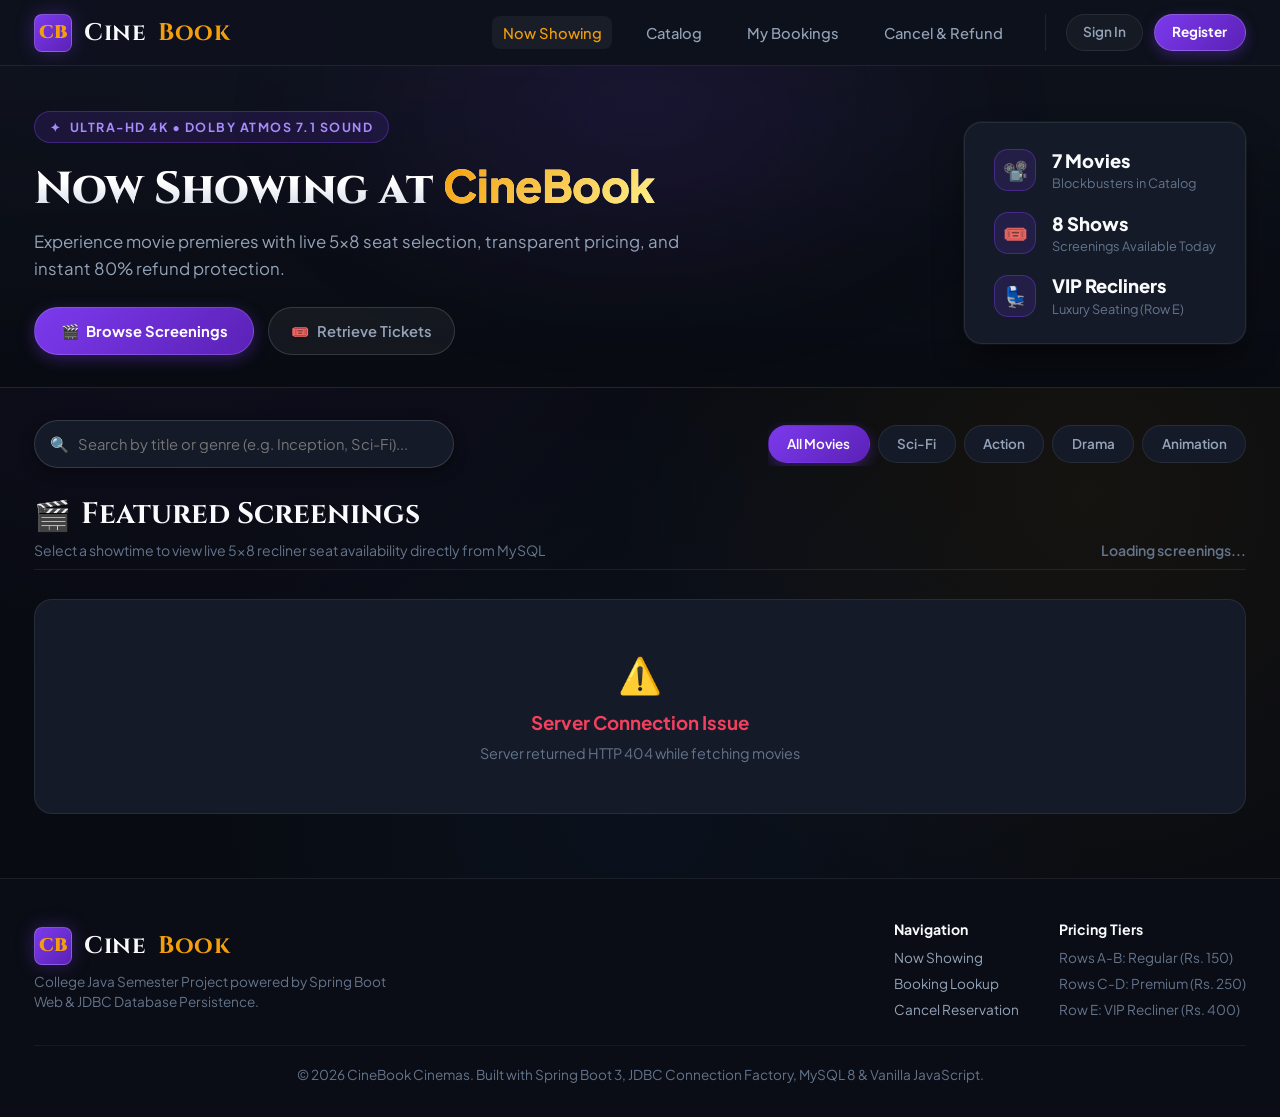
==== commit 320c8e67: "Fix MovieMetadata declaration, eliminate default browser button/input styling, add static cache disa" ====
--- a/src/main/resources/static/index.html
+++ b/src/main/resources/static/index.html
@@ -4,7 +4,10 @@
     <meta charset="UTF-8">
     <meta name="viewport" content="width=device-width, initial-scale=1.0">
     <title>CineBook 2.0 | Premium Cinema Booking Experience</title>
-    <link rel="stylesheet" href="css/styles.css">
+    <!-- Cache-busting stylesheet -->
+    <link rel="stylesheet" href="css/styles.css?v=2.1">
+    <!-- Load Core API & Metadata Engine Early -->
+    <script src="js/app.js?v=2.1"></script>
 </head>
 <body>
     <!-- Top Navigation Bar -->
@@ -28,56 +31,63 @@
         </div>
     </nav>
 
-    <!-- Cinematic Hero Section -->
-    <header class="hero-billboard">
-        <div class="container hero-content">
-            <div class="hero-eyebrow">
-                <span>✦</span> Experience Cinema in Ultra-HD &amp; Dolby Atmos
-            </div>
-            <h1 class="hero-title">
-                Immerse Yourself in <span>Extraordinary</span> Stories
-            </h1>
-            <p class="hero-subtitle">
-                Reserve your favorite recliner seats on our live 5&times;8 interactive cinema grid. Enjoy transparent pricing, instant booking confirmation, and flexible 80% cancellations.
-            </p>
-            <div class="hero-actions">
-                <a href="#discoverSection" class="btn-hero-primary">
-                    <span>🎬</span> Explore Movies &amp; Shows
-                </a>
-                <a href="lookup.html" class="btn-hero-secondary">
-                    <span>🎟️</span> Find My Tickets
-                </a>
-            </div>
-
-            <!-- Feature Highlights -->
-            <div class="hero-badges-row">
-                <div class="hero-feature-item">
-                    <span class="hero-feature-icon">✨</span>
-                    <span>IMAX Laser &amp; 4K Projection</span>
-                </div>
-                <div class="hero-feature-item">
-                    <span class="hero-feature-icon">🔊</span>
-                    <span>Dolby Atmos 7.1 Surround</span>
-                </div>
-                <div class="hero-feature-item">
-                    <span class="hero-feature-icon">💺</span>
-                    <span>VIP Luxury Recliners (Row E)</span>
-                </div>
-                <div class="hero-feature-item">
-                    <span class="hero-feature-icon">🛡️</span>
-                    <span>Instant 80% Refund Guarantee</span>
+    <!-- Compact Cinematic Hero Section -->
+    <header class="hero-compact">
+        <div class="container hero-compact-inner">
+            <div class="hero-text-block">
+                <div class="hero-pill-eyebrow">
+                    <span>✦</span> Ultra-HD 4K &bull; Dolby Atmos 7.1 Sound
+                </div>
+                <h1 class="hero-title-compact">
+                    Now Showing at <span>CineBook</span>
+                </h1>
+                <p class="hero-desc-compact">
+                    Experience movie premieres with live 5&times;8 seat selection, transparent pricing, and instant 80% refund protection.
+                </p>
+                <div style="display:flex; gap:0.85rem; flex-wrap:wrap;">
+                    <a href="#discoverSection" class="btn-primary" style="padding:0.75rem 1.6rem;">
+                        <span>🎬</span> Browse Screenings
+                    </a>
+                    <a href="lookup.html" class="btn-ghost" style="padding:0.75rem 1.4rem;">
+                        <span>🎟️</span> Retrieve Tickets
+                    </a>
+                </div>
+            </div>
+
+            <!-- Cinema Quick Stats Banner -->
+            <div class="hero-stats-card">
+                <div class="hero-stat-row">
+                    <div class="hero-stat-icon">📽️</div>
+                    <div>
+                        <div class="hero-stat-val" id="statsMovieCount">7 Movies</div>
+                        <div class="hero-stat-label">Blockbusters in Catalog</div>
+                    </div>
+                </div>
+                <div class="hero-stat-row">
+                    <div class="hero-stat-icon">🎟️</div>
+                    <div>
+                        <div class="hero-stat-val" id="statsShowCount">8 Shows</div>
+                        <div class="hero-stat-label">Screenings Available Today</div>
+                    </div>
+                </div>
+                <div class="hero-stat-row">
+                    <div class="hero-stat-icon">💺</div>
+                    <div>
+                        <div class="hero-stat-val">VIP Recliners</div>
+                        <div class="hero-stat-label">Luxury Seating (Row E)</div>
+                    </div>
                 </div>
             </div>
         </div>
     </header>
 
     <!-- Main Content: Movie Discovery & Catalog -->
-    <main class="container" id="discoverSection" style="padding-top: 3rem;">
+    <main class="container" id="discoverSection">
         <!-- Discovery Toolbar: Search & Genre Filter -->
         <div class="discovery-toolbar">
             <div class="search-input-wrap">
                 <span class="search-icon">🔍</span>
-                <input type="text" id="movieSearchInput" placeholder="Search by movie name or genre...">
+                <input type="text" id="movieSearchInput" placeholder="Search by title or genre (e.g. Inception, Sci-Fi)...">
             </div>
 
             <div class="genre-filter-chips" id="genreFilters">
@@ -96,11 +106,11 @@
                     <span>🎬</span> Featured Screenings
                 </h2>
                 <p class="section-tagline">
-                    Real-time seat inventories managed with MySQL database persistence
+                    Select a showtime to view live 5&times;8 recliner seat availability directly from MySQL
                 </p>
             </div>
-            <div id="movieCountBadge" style="color:var(--text-muted); font-size:0.9rem; font-weight:600;">
-                Loading movies...
+            <div id="movieCountBadge" style="color:var(--text-muted); font-size:0.88rem; font-weight:600;">
+                Loading screenings...
             </div>
         </div>
 
@@ -118,26 +128,26 @@
         <div class="container">
             <div class="footer-inner">
                 <div>
-                    <div class="logo" style="margin-bottom:0.5rem;">
+                    <div class="logo" style="margin-bottom:0.4rem;">
                         <span class="logo-badge">CB</span>
                         Cine<span>Book</span>
                     </div>
-                    <p style="color:var(--text-muted); font-size:0.88rem; max-width:380px;">
-                        College Java Semester Project upgraded to a modern cinema booking architecture with Spring Boot 3 &amp; Native JDBC.
+                    <p style="color:var(--text-muted); font-size:0.85rem; max-width:380px;">
+                        College Java Semester Project powered by Spring Boot Web &amp; JDBC Database Persistence.
                     </p>
                 </div>
                 <div style="display:flex; gap:2.5rem; flex-wrap:wrap;">
                     <div>
-                        <div style="color:var(--text-primary); font-weight:700; font-size:0.9rem; margin-bottom:0.6rem;">Quick Links</div>
-                        <div style="display:flex; flex-direction:column; gap:0.4rem; font-size:0.88rem; color:var(--text-secondary);">
+                        <div style="color:var(--text-primary); font-weight:700; font-size:0.88rem; margin-bottom:0.5rem;">Navigation</div>
+                        <div style="display:flex; flex-direction:column; gap:0.35rem; font-size:0.85rem; color:var(--text-secondary);">
                             <a href="index.html">Now Showing</a>
                             <a href="lookup.html">Booking Lookup</a>
                             <a href="lookup.html">Cancel Reservation</a>
                         </div>
                     </div>
                     <div>
-                        <div style="color:var(--text-primary); font-weight:700; font-size:0.9rem; margin-bottom:0.6rem;">Pricing Tiers</div>
-                        <div style="display:flex; flex-direction:column; gap:0.4rem; font-size:0.88rem; color:var(--text-muted);">
+                        <div style="color:var(--text-primary); font-weight:700; font-size:0.88rem; margin-bottom:0.5rem;">Pricing Tiers</div>
+                        <div style="display:flex; flex-direction:column; gap:0.35rem; font-size:0.85rem; color:var(--text-muted);">
                             <span>Rows A-B: Regular (Rs. 150)</span>
                             <span>Rows C-D: Premium (Rs. 250)</span>
                             <span>Row E: VIP Recliner (Rs. 400)</span>
@@ -151,26 +161,51 @@
         </div>
     </footer>
 
-    <!-- Scripts -->
-    <script src="js/app.js"></script>
+    <!-- Safe Inline Engine Script -->
     <script>
         let allMovies = [];
         let allShows = [];
         let currentGenre = 'ALL';
         let searchQuery = '';
 
+        // Safe metadata lookup helper
+        function safeGetMeta(name) {
+            if (window.getMovieMeta) return window.getMovieMeta(name);
+            if (window.MovieMetadata && window.MovieMetadata[name]) return window.MovieMetadata[name];
+            return {
+                rating: '8.5',
+                votes: '500K',
+                director: 'Acclaimed Director',
+                cast: 'Ensemble Cast',
+                tagline: 'An unforgettable cinema experience.',
+                synopsis: 'Experience this movie in crystal-clear projection and immersive Dolby surround sound at CineBook Cinemas.',
+                ageCert: 'UA',
+                poster: 'https://images.unsplash.com/photo-1534447677768-be436bb09401?w=800&q=80',
+                palette: 'linear-gradient(135deg, #0f172a 0%, #334155 100%)',
+                symbol: '🎬'
+            };
+        }
+
         document.addEventListener('DOMContentLoaded', async () => {
             const movieGrid = document.getElementById('movieGrid');
             const countBadge = document.getElementById('movieCountBadge');
 
             try {
+                // Fetch actual movies and showtimes from backend API
                 const [movies, shows] = await Promise.all([API.getMovies(), API.getShows()]);
                 allMovies = movies || [];
                 allShows = shows || [];
 
+                // Update Stats Banner
+                const movieCountEl = document.getElementById('statsMovieCount');
+                if (movieCountEl) movieCountEl.innerText = `${allMovies.length} Movies`;
+
+                const showCountEl = document.getElementById('statsShowCount');
+                if (showCountEl) showCountEl.innerText = `${allShows.length} Shows`;
+
                 renderMovies();
 
-                // Setup Search Listener
+                // Setup Search Input Listener
                 document.getElementById('movieSearchInput').addEventListener('input', (e) => {
                     searchQuery = e.target.value.toLowerCase().trim();
                     renderMovies();
@@ -187,11 +222,14 @@
                 });
 
             } catch (err) {
-                console.error(err);
+                console.error('Data loading error:', err);
+                // Differentiate frontend JS error vs backend connection error
+                const isClientError = (err.name === 'TypeError' || err.name === 'ReferenceError');
                 movieGrid.innerHTML = `
-                    <div style="text-align:center; grid-column:1/-1; padding:3rem; color:var(--accent-rose);">
-                        <h3>Failed to connect to database</h3>
-                        <p style="color:var(--text-muted); margin-top:0.5rem;">${err.message}</p>
+                    <div style="text-align:center; grid-column:1/-1; padding:3rem; color:var(--accent-rose); background:var(--bg-card); border-radius:var(--radius-lg); border:1px solid var(--border-subtle);">
+                        <div style="font-size:2.2rem; margin-bottom:0.5rem;">⚠️</div>
+                        <h3>${isClientError ? 'Client Rendering Exception' : 'Server Connection Issue'}</h3>
+                        <p style="color:var(--text-muted); margin-top:0.4rem; font-size:0.9rem;">${err.message}</p>
                     </div>
                 `;
             }
@@ -215,10 +253,10 @@
 
             if (filtered.length === 0) {
                 movieGrid.innerHTML = `
-                    <div style="text-align:center; grid-column:1/-1; padding:4rem; color:var(--text-muted);">
-                        <div style="font-size:2.5rem; margin-bottom:0.5rem;">🔍</div>
-                        <h3>No movies found matching your criteria</h3>
-                        <p style="margin-top:0.4rem;">Try searching for another title or clear the genre filters.</p>
+                    <div style="text-align:center; grid-column:1/-1; padding:4rem; color:var(--text-muted); background:var(--bg-card); border-radius:var(--radius-lg); border:1px dashed var(--border-subtle);">
+                        <div style="font-size:2.2rem; margin-bottom:0.5rem;">🔍</div>
+                        <h3 style="color:var(--text-primary); margin-bottom:0.3rem;">No movies found</h3>
+                        <p>No titles matched "${searchQuery || currentGenre}". Try clearing the search filter.</p>
                     </div>
                 `;
                 return;
@@ -234,11 +272,7 @@
             movieGrid.innerHTML = '';
             filtered.forEach(movie => {
                 const movieShows = showsByMovie[movie.movieId] || [];
-                const meta = MovieMetadata[movie.movieName] || {
-                    poster: 'https://images.unsplash.com/photo-1534447677768-be436bb09401?w=800&q=80',
-                    rating: '8.5',
-                    ageCert: 'UA'
-                };
+                const meta = safeGetMeta(movie.movieName);
 
                 let showsHtml = '';
                 if (movieShows.length > 0) {
@@ -258,8 +292,8 @@
                 const card = document.createElement('div');
                 card.className = 'movie-card';
                 card.innerHTML = `
-                    <div class="movie-poster-wrap">
-                        <img src="${meta.poster}" alt="${movie.movieName}" class="movie-poster-img" onerror="this.src='https://images.unsplash.com/photo-1534447677768-be436bb09401?w=800&q=80'">
+                    <div class="movie-poster-wrap" style="background:${meta.palette || '#090c13'};">
+                        <img src="${meta.poster}" alt="${movie.movieName}" class="movie-poster-img" loading="lazy" onerror="this.style.display='none';">
                         <div class="movie-poster-gradient"></div>
                         <div class="movie-badge-rating">
                             <span>★</span> ${meta.rating || '8.5'}
--- a/src/main/resources/static/css/styles.css
+++ b/src/main/resources/static/css/styles.css
@@ -1,34 +1,34 @@
 /* ===================================================================
    CineBook 2.0: Cinematic Movie-Booking Platform Stylesheet
-   Design Direction: Deep Charcoal & Black, Royal Violet, Luxury Gold, Glassmorphism
+   Theme: Deep Obsidian & Charcoal, Royal Violet Glow, Warm Amber Gold
    =================================================================== */
 
 @import url('https://fonts.googleapis.com/css2?family=Plus+Jakarta+Sans:wght@300;400;500;600;700;800&family=Cinzel:wght@600;700;900&display=swap');
 
 :root {
-    /* Color Palette */
-    --bg-base: #06080d;
-    --bg-surface: #0c0f18;
-    --bg-card: #121724;
-    --bg-card-hover: #192032;
-    --bg-card-elevated: #1e263c;
-    --bg-glass: rgba(12, 15, 24, 0.82);
-    --bg-glass-card: rgba(18, 23, 36, 0.75);
+    /* Backgrounds */
+    --bg-base: #080b11;
+    --bg-surface: #0e131d;
+    --bg-card: #141a27;
+    --bg-card-hover: #1c2438;
+    --bg-card-elevated: #222b42;
+    --bg-glass: rgba(14, 19, 29, 0.88);
+    --bg-glass-card: rgba(20, 26, 39, 0.85);
 
     /* Accents */
-    --accent-purple: #8b5cf6;
+    --accent-purple: #7c3aed;
     --accent-purple-light: #a78bfa;
-    --accent-purple-dark: #6d28d9;
-    --accent-purple-glow: rgba(139, 92, 246, 0.35);
+    --accent-purple-dark: #5b21b6;
+    --accent-purple-glow: rgba(124, 58, 237, 0.35);
 
     --accent-gold: #f59e0b;
     --accent-gold-light: #fbbf24;
     --accent-gold-dark: #d97706;
     --accent-gold-glow: rgba(245, 158, 11, 0.3);
 
-    --accent-cyan: #06b6d4;
+    --accent-emerald: #10b981;
     --accent-rose: #f43f5e;
-    --accent-emerald: #10b981;
+    --accent-blue: #3b82f6;
 
     /* Text */
     --text-primary: #f8fafc;
@@ -36,11 +36,11 @@
     --text-muted: #64748b;
     --text-gold: #fbbf24;
 
-    /* Borders & Lines */
+    /* Borders */
     --border-subtle: rgba(255, 255, 255, 0.08);
     --border-medium: rgba(255, 255, 255, 0.14);
-    --border-purple: rgba(139, 92, 246, 0.35);
-    --border-gold: rgba(245, 158, 11, 0.35);
+    --border-purple: rgba(124, 58, 237, 0.4);
+    --border-gold: rgba(245, 158, 11, 0.4);
 
     /* Seat Category Colors */
     --seat-regular: #10b981;
@@ -55,28 +55,25 @@
     --seat-booked: #334155;
     --seat-booked-border: #1e293b;
 
-    /* Geometry */
+    /* Radii & Shadows */
     --radius-sm: 8px;
     --radius-md: 14px;
-    --radius-lg: 20px;
-    --radius-xl: 28px;
+    --radius-lg: 18px;
+    --radius-xl: 24px;
     --radius-full: 9999px;
 
-    /* Shadows */
-    --shadow-sm: 0 4px 12px rgba(0, 0, 0, 0.3);
-    --shadow-card: 0 16px 36px -10px rgba(0, 0, 0, 0.6), 0 0 1px 1px rgba(255, 255, 255, 0.06);
-    --shadow-glow-purple: 0 0 30px rgba(139, 92, 246, 0.25);
-    --shadow-glow-gold: 0 0 30px rgba(245, 158, 11, 0.25);
-
-    /* Typography */
+    --shadow-card: 0 16px 36px -10px rgba(0, 0, 0, 0.7), 0 0 1px 1px rgba(255, 255, 255, 0.06);
+    --shadow-glow: 0 0 25px rgba(124, 58, 237, 0.35);
+
+    /* Fonts */
     --font-sans: 'Plus Jakarta Sans', -apple-system, BlinkMacSystemFont, 'Segoe UI', Roboto, sans-serif;
     --font-serif: 'Cinzel', serif;
 }
 
 /* ===================================================================
-   RESET & GLOBAL STYLES
+   UNIVERSAL RESET & CONTROL NORMALIZATION (Eliminates Browser Defaults)
    =================================================================== */
-* {
+*, *::before, *::after {
     margin: 0;
     padding: 0;
     box-sizing: border-box;
@@ -94,12 +91,41 @@
     display: flex;
     flex-direction: column;
     overflow-x: hidden;
-    position: relative;
     background-image: 
-        radial-gradient(circle at 15% 10%, rgba(139, 92, 246, 0.07) 0%, transparent 40%),
-        radial-gradient(circle at 85% 60%, rgba(245, 158, 11, 0.05) 0%, transparent 45%),
-        radial-gradient(circle at 50% 90%, rgba(6, 182, 212, 0.04) 0%, transparent 40%);
+        radial-gradient(circle at 15% 10%, rgba(124, 58, 237, 0.09) 0%, transparent 45%),
+        radial-gradient(circle at 85% 55%, rgba(245, 158, 11, 0.06) 0%, transparent 40%),
+        radial-gradient(circle at 50% 90%, rgba(59, 130, 246, 0.05) 0%, transparent 45%);
     background-attachment: fixed;
+    line-height: 1.5;
+}
+
+/* Universal Button Reset */
+button {
+    background: none;
+    border: none;
+    outline: none;
+    color: inherit;
+    font-family: inherit;
+    font-size: inherit;
+    line-height: inherit;
+    cursor: pointer;
+    -webkit-appearance: none;
+    -moz-appearance: none;
+    appearance: none;
+}
+
+/* Universal Input Reset */
+input, select, textarea {
+    background: none;
+    border: none;
+    outline: none;
+    color: inherit;
+    font-family: inherit;
+    font-size: inherit;
+    line-height: inherit;
+    -webkit-appearance: none;
+    -moz-appearance: none;
+    appearance: none;
 }
 
 a {
@@ -107,17 +133,58 @@
     text-decoration: none;
 }
 
-button {
-    font-family: inherit;
-    cursor: pointer;
-}
-
-/* Container */
+/* Global Container */
 .container {
     max-width: 1260px;
     margin: 0 auto;
     padding: 0 1.5rem;
     width: 100%;
+}
+
+/* ===================================================================
+   STANDARDIZED BUTTON SYSTEM
+   =================================================================== */
+.btn-primary {
+    background: linear-gradient(135deg, var(--accent-purple), var(--accent-purple-dark));
+    color: #ffffff;
+    border: 1px solid rgba(255, 255, 255, 0.15);
+    padding: 0.65rem 1.4rem;
+    border-radius: var(--radius-full);
+    font-size: 0.92rem;
+    font-weight: 700;
+    box-shadow: 0 4px 16px var(--accent-purple-glow);
+    transition: all 0.25s ease;
+    display: inline-flex;
+    align-items: center;
+    gap: 0.45rem;
+    text-align: center;
+}
+
+.btn-primary:hover {
+    transform: translateY(-2px);
+    box-shadow: 0 8px 24px rgba(124, 58, 237, 0.55);
+}
+
+.btn-ghost {
+    background: rgba(255, 255, 255, 0.05);
+    color: var(--text-secondary);
+    border: 1px solid var(--border-medium);
+    padding: 0.65rem 1.3rem;
+    border-radius: var(--radius-full);
+    font-size: 0.92rem;
+    font-weight: 600;
+    transition: all 0.25s ease;
+    display: inline-flex;
+    align-items: center;
+    gap: 0.45rem;
+    text-align: center;
+}
+
+.btn-ghost:hover {
+    color: var(--text-primary);
+    background: rgba(255, 255, 255, 0.1);
+    border-color: rgba(255, 255, 255, 0.25);
+    transform: translateY(-1px);
 }
 
 /* ===================================================================
@@ -137,7 +204,7 @@
 .nav-container {
     max-width: 1260px;
     margin: 0 auto;
-    padding: 0.9rem 1.5rem;
+    padding: 0.85rem 1.5rem;
     display: flex;
     justify-content: space-between;
     align-items: center;
@@ -179,19 +246,16 @@
 .nav-links {
     display: flex;
     align-items: center;
-    gap: 1.75rem;
+    gap: 1.5rem;
 }
 
 .nav-link {
     color: var(--text-secondary);
     font-weight: 500;
-    font-size: 0.95rem;
+    font-size: 0.92rem;
     transition: all 0.2s ease;
-    padding: 0.4rem 0.6rem;
+    padding: 0.35rem 0.65rem;
     border-radius: var(--radius-sm);
-    display: flex;
-    align-items: center;
-    gap: 0.4rem;
 }
 
 .nav-link:hover, .nav-link.active {
@@ -206,19 +270,19 @@
 .nav-auth-group {
     display: flex;
     align-items: center;
-    gap: 0.75rem;
-    margin-left: 0.75rem;
+    gap: 0.65rem;
+    margin-left: 0.5rem;
     border-left: 1px solid var(--border-subtle);
     padding-left: 1.25rem;
 }
 
 .btn-nav-ghost {
-    background: transparent;
+    background: rgba(255, 255, 255, 0.04);
     color: var(--text-secondary);
     border: 1px solid var(--border-subtle);
     padding: 0.45rem 1rem;
     border-radius: var(--radius-full);
-    font-size: 0.88rem;
+    font-size: 0.85rem;
     font-weight: 600;
     transition: all 0.2s ease;
 }
@@ -226,215 +290,184 @@
 .btn-nav-ghost:hover {
     color: var(--text-primary);
     border-color: var(--border-medium);
-    background: rgba(255, 255, 255, 0.04);
+    background: rgba(255, 255, 255, 0.08);
 }
 
 .btn-nav-primary {
     background: linear-gradient(135deg, var(--accent-purple), var(--accent-purple-dark));
     color: #fff;
-    border: 1px solid rgba(255, 255, 255, 0.15);
-    padding: 0.45rem 1.15rem;
+    border: 1px solid rgba(255, 255, 255, 0.2);
+    padding: 0.45rem 1.1rem;
     border-radius: var(--radius-full);
-    font-size: 0.88rem;
-    font-weight: 600;
+    font-size: 0.85rem;
+    font-weight: 700;
     box-shadow: 0 4px 14px var(--accent-purple-glow);
     transition: all 0.2s ease;
-    display: inline-flex;
-    align-items: center;
-    gap: 0.4rem;
 }
 
 .btn-nav-primary:hover {
     transform: translateY(-1px);
-    box-shadow: 0 6px 20px rgba(139, 92, 246, 0.5);
+    box-shadow: 0 6px 20px rgba(124, 58, 237, 0.55);
 }
 
 /* ===================================================================
-   CINEMATIC HERO SECTION
+   COMPACT & IMPACTFUL HERO SECTION
    =================================================================== */
-.hero-billboard {
+.hero-compact {
     position: relative;
-    padding: 5rem 0 4rem 0;
+    padding: 2.8rem 0 2rem 0;
+    border-bottom: 1px solid var(--border-subtle);
+    background: linear-gradient(180deg, rgba(14, 19, 29, 0.8) 0%, rgba(8, 11, 17, 1) 100%);
     overflow: hidden;
-    border-bottom: 1px solid var(--border-subtle);
-    background: linear-gradient(180deg, rgba(14, 17, 26, 0.9) 0%, rgba(6, 8, 13, 1) 100%);
-}
-
-.hero-billboard::before {
+}
+
+.hero-compact::before {
     content: '';
     position: absolute;
-    top: -50%;
+    top: -40%;
     left: 50%;
     transform: translateX(-50%);
-    width: 850px;
-    height: 500px;
-    background: radial-gradient(ellipse, rgba(139, 92, 246, 0.18) 0%, transparent 70%);
-    filter: blur(80px);
+    width: 700px;
+    height: 350px;
+    background: radial-gradient(ellipse, rgba(124, 58, 237, 0.16) 0%, transparent 70%);
+    filter: blur(70px);
     pointer-events: none;
     z-index: 1;
 }
 
-.hero-content {
+.hero-compact-inner {
     position: relative;
     z-index: 2;
-    text-align: center;
-    max-width: 820px;
-    margin: 0 auto;
-}
-
-.hero-eyebrow {
+    display: flex;
+    justify-content: space-between;
+    align-items: center;
+    gap: 2.5rem;
+    flex-wrap: wrap;
+}
+
+.hero-text-block {
+    flex: 1;
+    min-width: 320px;
+    max-width: 680px;
+}
+
+.hero-pill-eyebrow {
     display: inline-flex;
     align-items: center;
     gap: 0.5rem;
-    background: rgba(139, 92, 246, 0.12);
+    background: rgba(124, 58, 237, 0.14);
     border: 1px solid var(--border-purple);
     color: var(--accent-purple-light);
-    font-size: 0.8rem;
+    font-size: 0.78rem;
     font-weight: 700;
     text-transform: uppercase;
-    letter-spacing: 2px;
-    padding: 0.4rem 1.1rem;
+    letter-spacing: 1.5px;
+    padding: 0.35rem 0.95rem;
     border-radius: var(--radius-full);
-    margin-bottom: 1.5rem;
-    box-shadow: 0 0 16px rgba(139, 92, 246, 0.2);
-}
-
-.hero-title {
+    margin-bottom: 1rem;
+}
+
+.hero-title-compact {
     font-family: var(--font-serif);
-    font-size: 3.4rem;
+    font-size: 2.8rem;
     font-weight: 800;
     line-height: 1.15;
-    letter-spacing: -1px;
-    margin-bottom: 1.25rem;
+    letter-spacing: -0.5px;
+    margin-bottom: 0.85rem;
     background: linear-gradient(180deg, #ffffff 40%, #cbd5e1 100%);
     -webkit-background-clip: text;
     -webkit-text-fill-color: transparent;
 }
 
-.hero-title span {
+.hero-title-compact span {
     background: linear-gradient(135deg, var(--accent-gold), #fef08a);
     -webkit-background-clip: text;
     -webkit-text-fill-color: transparent;
 }
 
-.hero-subtitle {
+.hero-desc-compact {
+    font-size: 1.05rem;
+    color: var(--text-secondary);
+    line-height: 1.6;
+    margin-bottom: 1.5rem;
+}
+
+.hero-stats-card {
+    background: var(--bg-card);
+    border: 1px solid var(--border-subtle);
+    border-radius: var(--radius-lg);
+    padding: 1.5rem 1.8rem;
+    box-shadow: var(--shadow-card);
+    min-width: 280px;
+    display: flex;
+    flex-direction: column;
+    gap: 1rem;
+}
+
+.hero-stat-row {
+    display: flex;
+    align-items: center;
+    gap: 1rem;
+}
+
+.hero-stat-icon {
+    width: 42px;
+    height: 42px;
+    border-radius: var(--radius-md);
+    background: rgba(124, 58, 237, 0.15);
+    border: 1px solid var(--border-purple);
+    color: var(--accent-purple-light);
+    display: flex;
+    align-items: center;
+    justify-content: center;
+    font-size: 1.25rem;
+}
+
+.hero-stat-val {
     font-size: 1.15rem;
-    color: var(--text-secondary);
-    line-height: 1.7;
-    margin-bottom: 2.2rem;
-    max-width: 660px;
-    margin-left: auto;
-    margin-right: auto;
-}
-
-.hero-actions {
-    display: flex;
-    justify-content: center;
-    align-items: center;
-    gap: 1rem;
-    flex-wrap: wrap;
-}
-
-.btn-hero-primary {
-    background: linear-gradient(135deg, var(--accent-purple), var(--accent-purple-dark));
-    color: #fff;
-    padding: 0.9rem 2.2rem;
-    border-radius: var(--radius-full);
-    font-size: 1.05rem;
-    font-weight: 700;
-    border: 1px solid rgba(255, 255, 255, 0.2);
-    box-shadow: 0 10px 28px var(--accent-purple-glow);
-    transition: all 0.3s ease;
-    display: inline-flex;
-    align-items: center;
-    gap: 0.6rem;
-}
-
-.btn-hero-primary:hover {
-    transform: translateY(-3px);
-    box-shadow: 0 14px 34px rgba(139, 92, 246, 0.55);
-}
-
-.btn-hero-secondary {
-    background: rgba(255, 255, 255, 0.05);
-    color: var(--text-primary);
-    padding: 0.9rem 2rem;
-    border-radius: var(--radius-full);
-    font-size: 1.05rem;
-    font-weight: 600;
-    border: 1px solid var(--border-medium);
-    transition: all 0.3s ease;
-    display: inline-flex;
-    align-items: center;
-    gap: 0.6rem;
-}
-
-.btn-hero-secondary:hover {
-    background: rgba(255, 255, 255, 0.1);
-    border-color: rgba(255, 255, 255, 0.25);
-    transform: translateY(-2px);
-}
-
-/* Feature Highlights Bar */
-.hero-badges-row {
-    margin-top: 3.5rem;
-    display: flex;
-    justify-content: center;
-    align-items: center;
-    gap: 2.5rem;
-    flex-wrap: wrap;
-    padding-top: 2rem;
-    border-top: 1px solid var(--border-subtle);
-}
-
-.hero-feature-item {
-    display: flex;
-    align-items: center;
-    gap: 0.65rem;
-    color: var(--text-secondary);
-    font-size: 0.9rem;
-    font-weight: 500;
-}
-
-.hero-feature-icon {
-    font-size: 1.25rem;
-    color: var(--accent-gold);
+    font-weight: 800;
+    color: var(--text-primary);
+}
+
+.hero-stat-label {
+    font-size: 0.8rem;
+    color: var(--text-muted);
 }
 
 /* ===================================================================
-   SEARCH & GENRE FILTER BAR
+   DISCOVERY TOOLBAR: SEARCH & GENRE FILTER
    =================================================================== */
 .discovery-toolbar {
-    margin: 2.5rem 0 2rem 0;
+    margin: 2rem 0 1.5rem 0;
     display: flex;
     justify-content: space-between;
     align-items: center;
-    gap: 1.5rem;
+    gap: 1.25rem;
     flex-wrap: wrap;
 }
 
 .search-input-wrap {
     position: relative;
     flex: 1;
-    min-width: 280px;
-    max-width: 440px;
+    min-width: 260px;
+    max-width: 420px;
 }
 
 .search-input-wrap input {
     width: 100%;
     background: var(--bg-card);
-    border: 1px solid var(--border-subtle);
-    color: var(--text-primary);
-    padding: 0.85rem 1.2rem 0.85rem 2.8rem;
+    border: 1px solid var(--border-medium);
+    color: var(--text-primary);
+    padding: 0.75rem 1.2rem 0.75rem 2.7rem;
     border-radius: var(--radius-full);
-    font-size: 0.95rem;
-    outline: none;
+    font-size: 0.92rem;
     transition: all 0.2s ease;
+    box-shadow: 0 4px 14px rgba(0, 0, 0, 0.4);
 }
 
 .search-input-wrap input:focus {
     border-color: var(--accent-purple);
-    box-shadow: 0 0 16px var(--accent-purple-glow);
+    box-shadow: 0 0 18px var(--accent-purple-glow);
     background: var(--bg-card-hover);
 }
 
@@ -444,7 +477,7 @@
     top: 50%;
     transform: translateY(-50%);
     color: var(--text-muted);
-    font-size: 1rem;
+    font-size: 0.95rem;
     pointer-events: none;
 }
 
@@ -453,16 +486,16 @@
     align-items: center;
     gap: 0.5rem;
     overflow-x: auto;
-    padding-bottom: 0.3rem;
+    padding: 0.2rem 0;
 }
 
 .genre-chip {
     background: var(--bg-card);
     border: 1px solid var(--border-subtle);
     color: var(--text-secondary);
-    padding: 0.55rem 1.15rem;
+    padding: 0.5rem 1.15rem;
     border-radius: var(--radius-full);
-    font-size: 0.85rem;
+    font-size: 0.84rem;
     font-weight: 600;
     transition: all 0.2s ease;
     white-space: nowrap;
@@ -471,11 +504,12 @@
 .genre-chip:hover {
     color: var(--text-primary);
     border-color: var(--border-medium);
+    background: var(--bg-card-hover);
 }
 
 .genre-chip.active {
     background: linear-gradient(135deg, var(--accent-purple), var(--accent-purple-dark));
-    color: #fff;
+    color: #ffffff;
     border-color: transparent;
     box-shadow: 0 4px 14px var(--accent-purple-glow);
 }
@@ -487,23 +521,25 @@
     display: flex;
     justify-content: space-between;
     align-items: flex-end;
-    margin-bottom: 2rem;
+    margin-bottom: 1.8rem;
+    padding-bottom: 0.5rem;
+    border-bottom: 1px solid var(--border-subtle);
 }
 
 .section-title {
     font-family: var(--font-serif);
-    font-size: 2rem;
-    font-weight: 700;
-    color: var(--text-primary);
-    display: flex;
-    align-items: center;
-    gap: 0.75rem;
+    font-size: 1.85rem;
+    font-weight: 700;
+    color: var(--text-primary);
+    display: flex;
+    align-items: center;
+    gap: 0.6rem;
 }
 
 .section-tagline {
     color: var(--text-muted);
-    font-size: 0.95rem;
-    margin-top: 0.3rem;
+    font-size: 0.88rem;
+    margin-top: 0.25rem;
 }
 
 .movie-grid {
@@ -536,6 +572,9 @@
     position: relative;
     overflow: hidden;
     background: #090c13;
+    display: flex;
+    align-items: center;
+    justify-content: center;
 }
 
 .movie-poster-img {
@@ -552,14 +591,14 @@
 .movie-poster-gradient {
     position: absolute;
     inset: 0;
-    background: linear-gradient(180deg, rgba(6, 8, 13, 0.1) 0%, rgba(18, 23, 36, 0.95) 100%);
+    background: linear-gradient(180deg, rgba(8, 11, 17, 0.15) 0%, rgba(20, 26, 39, 0.95) 100%);
 }
 
 .movie-badge-rating {
     position: absolute;
     top: 1rem;
     left: 1rem;
-    background: rgba(15, 23, 42, 0.85);
+    background: rgba(14, 19, 29, 0.88);
     backdrop-filter: blur(8px);
     border: 1px solid rgba(255, 255, 255, 0.15);
     color: var(--accent-gold);
@@ -576,11 +615,11 @@
     position: absolute;
     top: 1rem;
     right: 1rem;
-    background: rgba(139, 92, 246, 0.2);
+    background: rgba(124, 58, 237, 0.22);
     backdrop-filter: blur(8px);
     border: 1px solid var(--border-purple);
     color: var(--accent-purple-light);
-    font-size: 0.78rem;
+    font-size: 0.76rem;
     font-weight: 700;
     padding: 0.28rem 0.65rem;
     border-radius: var(--radius-full);
@@ -596,7 +635,7 @@
 
 .movie-genre-text {
     color: var(--accent-purple-light);
-    font-size: 0.8rem;
+    font-size: 0.78rem;
     font-weight: 700;
     text-transform: uppercase;
     letter-spacing: 1px;
@@ -604,7 +643,7 @@
 }
 
 .movie-title {
-    font-size: 1.4rem;
+    font-size: 1.35rem;
     font-weight: 700;
     color: var(--text-primary);
     line-height: 1.25;
@@ -615,11 +654,11 @@
 .movie-meta-strip {
     display: flex;
     align-items: center;
-    gap: 1.2rem;
+    gap: 1.1rem;
     color: var(--text-muted);
     font-size: 0.85rem;
-    margin-bottom: 1.25rem;
-    padding-bottom: 1rem;
+    margin-bottom: 1.2rem;
+    padding-bottom: 0.9rem;
     border-bottom: 1px solid var(--border-subtle);
 }
 
@@ -637,7 +676,7 @@
     display: flex;
     justify-content: space-between;
     align-items: center;
-    font-size: 0.82rem;
+    font-size: 0.8rem;
     font-weight: 700;
     text-transform: uppercase;
     letter-spacing: 0.5px;
@@ -686,7 +725,7 @@
 
 .show-btn-book {
     background: linear-gradient(135deg, var(--accent-purple), var(--accent-purple-dark));
-    color: #fff;
+    color: #ffffff;
     font-size: 0.8rem;
     font-weight: 700;
     padding: 0.35rem 0.85rem;
@@ -694,7 +733,7 @@
     display: inline-flex;
     align-items: center;
     gap: 0.3rem;
-    box-shadow: 0 2px 8px rgba(139, 92, 246, 0.3);
+    box-shadow: 0 2px 8px rgba(124, 58, 237, 0.3);
 }
 
 .card-footer-actions {
@@ -762,7 +801,7 @@
     top: -40px;
     width: 80%;
     height: 70px;
-    background: radial-gradient(ellipse at 50% 0%, rgba(139, 92, 246, 0.25) 0%, transparent 75%);
+    background: radial-gradient(ellipse at 50% 0%, rgba(124, 58, 237, 0.25) 0%, transparent 75%);
     filter: blur(14px);
     pointer-events: none;
 }
@@ -772,7 +811,7 @@
     height: 8px;
     background: linear-gradient(90deg, transparent, #c4b5fd, #ffffff, #c4b5fd, transparent);
     border-radius: var(--radius-full);
-    box-shadow: 0 0 24px rgba(196, 181, 253, 0.8), 0 0 40px rgba(139, 92, 246, 0.5);
+    box-shadow: 0 0 24px rgba(196, 181, 253, 0.8), 0 0 40px rgba(124, 58, 237, 0.5);
     margin-bottom: 0.85rem;
 }
 
@@ -958,7 +997,7 @@
 }
 
 .seat-pill-tag {
-    background: rgba(139, 92, 246, 0.15);
+    background: rgba(124, 58, 237, 0.16);
     border: 1px solid var(--border-purple);
     color: var(--accent-purple-light);
     font-size: 0.8rem;
@@ -1002,7 +1041,6 @@
     font-size: 0.88rem;
     text-transform: uppercase;
     font-weight: 700;
-    outline: none;
 }
 
 .coupon-input-group input:focus {
@@ -1012,7 +1050,6 @@
 .btn-apply-coupon {
     background: linear-gradient(135deg, var(--accent-purple), var(--accent-purple-dark));
     color: #fff;
-    border: none;
     padding: 0.55rem 1.1rem;
     border-radius: var(--radius-sm);
     font-size: 0.85rem;
@@ -1083,7 +1120,6 @@
     padding: 0.65rem 0.9rem;
     border-radius: var(--radius-sm);
     font-size: 0.9rem;
-    outline: none;
     transition: border-color 0.2s;
 }
 
@@ -1096,7 +1132,6 @@
     width: 100%;
     background: linear-gradient(135deg, var(--accent-gold), var(--accent-gold-dark));
     color: #0b0f19;
-    border: none;
     padding: 0.95rem;
     border-radius: var(--radius-md);
     font-size: 1.05rem;
@@ -1305,23 +1340,23 @@
    =================================================================== */
 .lookup-hero {
     text-align: center;
-    padding: 4rem 1rem 3rem 1rem;
+    padding: 3rem 1rem 2rem 1rem;
     max-width: 720px;
     margin: 0 auto;
 }
 
 .lookup-hero h1 {
     font-family: var(--font-serif);
-    font-size: 2.8rem;
+    font-size: 2.6rem;
     font-weight: 800;
-    margin-bottom: 1rem;
+    margin-bottom: 0.75rem;
 }
 
 .lookup-search-box {
     display: flex;
     gap: 0.75rem;
     max-width: 560px;
-    margin: 2rem auto 0 auto;
+    margin: 1.5rem auto 0 auto;
 }
 
 .lookup-search-box input {
@@ -1329,10 +1364,9 @@
     background: var(--bg-card);
     border: 1px solid var(--border-medium);
     color: var(--text-primary);
-    padding: 0.9rem 1.4rem;
+    padding: 0.85rem 1.4rem;
     border-radius: var(--radius-full);
-    font-size: 1rem;
-    outline: none;
+    font-size: 0.95rem;
     box-shadow: 0 4px 16px rgba(0, 0, 0, 0.4);
 }
 
@@ -1344,18 +1378,17 @@
 .btn-lookup-submit {
     background: linear-gradient(135deg, var(--accent-purple), var(--accent-purple-dark));
     color: #fff;
-    border: none;
-    padding: 0 2rem;
+    padding: 0 1.8rem;
     border-radius: var(--radius-full);
     font-weight: 700;
-    font-size: 0.98rem;
+    font-size: 0.95rem;
     box-shadow: 0 4px 16px var(--accent-purple-glow);
     transition: all 0.2s ease;
 }
 
 .btn-lookup-submit:hover {
     transform: translateY(-2px);
-    box-shadow: 0 6px 22px rgba(139, 92, 246, 0.5);
+    box-shadow: 0 6px 22px rgba(124, 58, 237, 0.5);
 }
 
 .lookup-results-container {
@@ -1379,7 +1412,7 @@
 }
 
 .receipt-header {
-    background: linear-gradient(135deg, rgba(139, 92, 246, 0.15), rgba(18, 23, 36, 0.8));
+    background: linear-gradient(135deg, rgba(124, 58, 237, 0.16), rgba(20, 26, 39, 0.8));
     border-bottom: 1px solid var(--border-subtle);
     padding: 1.5rem 2rem;
     display: flex;
@@ -1447,7 +1480,7 @@
 .modal-overlay {
     position: fixed;
     inset: 0;
-    background: rgba(0, 0, 0, 0.82);
+    background: rgba(0, 0, 0, 0.85);
     backdrop-filter: blur(8px);
     z-index: 2000;
     display: flex;
@@ -1486,7 +1519,6 @@
     top: 1.25rem;
     right: 1.25rem;
     background: rgba(255, 255, 255, 0.08);
-    border: none;
     color: var(--text-secondary);
     width: 32px;
     height: 32px;
@@ -1494,13 +1526,13 @@
     display: flex;
     align-items: center;
     justify-content: center;
-    font-size: 1.1rem;
+    font-size: 1.2rem;
     transition: all 0.2s;
 }
 
 .modal-close-btn:hover {
     color: #fff;
-    background: rgba(255, 255, 255, 0.15);
+    background: rgba(255, 255, 255, 0.16);
 }
 
 /* Toast Container */
@@ -1539,9 +1571,9 @@
    =================================================================== */
 footer {
     margin-top: auto;
-    background: rgba(10, 13, 20, 0.9);
+    background: rgba(10, 14, 22, 0.92);
     border-top: 1px solid var(--border-subtle);
-    padding: 3rem 0 2rem 0;
+    padding: 2.5rem 0 2rem 0;
 }
 
 .footer-inner {
@@ -1550,19 +1582,19 @@
     align-items: center;
     flex-wrap: wrap;
     gap: 1.5rem;
-    padding-bottom: 2rem;
+    padding-bottom: 1.5rem;
     border-bottom: 1px solid rgba(255, 255, 255, 0.05);
 }
 
 .footer-copy {
     color: var(--text-muted);
-    font-size: 0.88rem;
-    margin-top: 1.5rem;
+    font-size: 0.85rem;
+    margin-top: 1.2rem;
     text-align: center;
 }
 
 /* ===================================================================
-   PRINT STYLES (for ticket printing)
+   PRINT STYLES
    =================================================================== */
 @media print {
     body {
@@ -1620,7 +1652,7 @@
 @keyframes slideInUp {
     from {
         opacity: 0;
-        transform: translateY(20px);
+        transform: translateY(16px);
     }
     to {
         opacity: 1;
@@ -1629,6 +1661,11 @@
 }
 
 @media (max-width: 900px) {
+    .hero-compact-inner {
+        flex-direction: column;
+        align-items: flex-start;
+    }
+
     .seat-selection-wrapper {
         grid-template-columns: 1fr;
     }
@@ -1642,8 +1679,8 @@
         border-bottom: 2px dashed rgba(255, 255, 255, 0.12);
     }
 
-    .hero-title {
-        font-size: 2.5rem;
+    .hero-title-compact {
+        font-size: 2.2rem;
     }
 }
 
@@ -1658,8 +1695,8 @@
         font-size: 0.65rem;
     }
 
-    .hero-title {
-        font-size: 2rem;
+    .hero-title-compact {
+        font-size: 1.85rem;
     }
 
     .movie-grid {
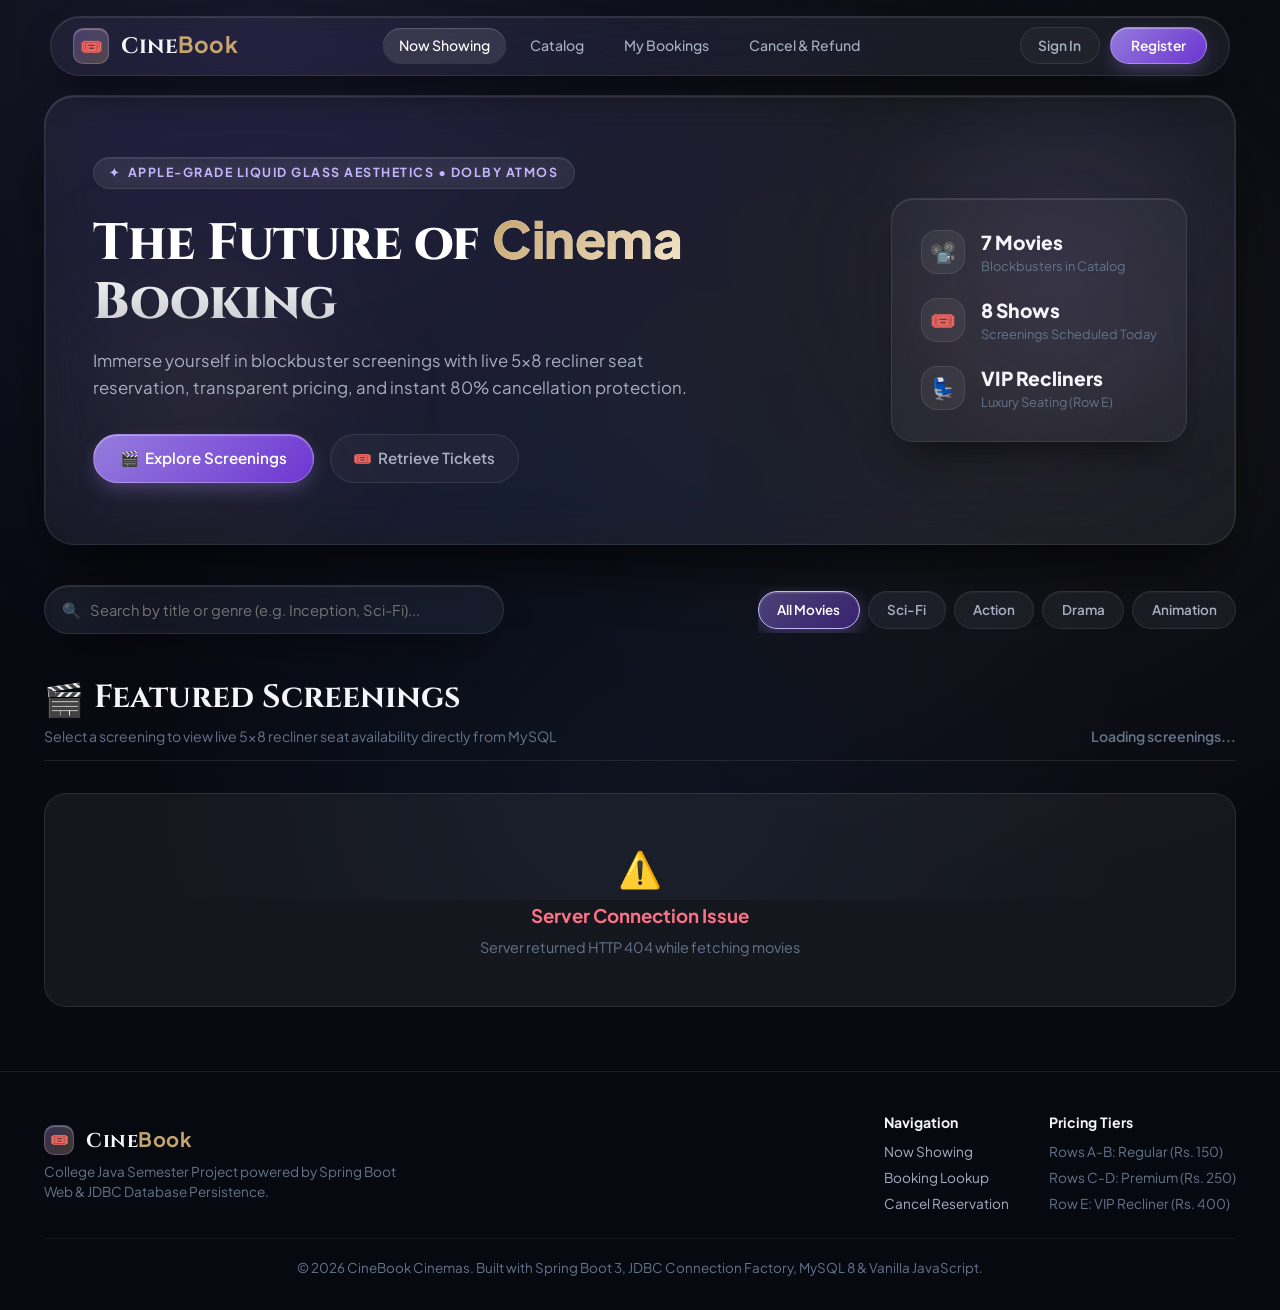
==== commit 8d26fca9: "feat: complete Apple-inspired Liquid Glass UI redesign across all CineBook pages" ====
--- a/src/main/resources/static/index.html
+++ b/src/main/resources/static/index.html
@@ -3,134 +3,136 @@
 <head>
     <meta charset="UTF-8">
     <meta name="viewport" content="width=device-width, initial-scale=1.0">
-    <title>CineBook 2.0 | Premium Cinema Booking Experience</title>
+    <title>CineBook 2.0 | Apple-Inspired Liquid Glass Cinema Experience</title>
     <!-- Cache-busting stylesheet -->
-    <link rel="stylesheet" href="css/styles.css?v=2.1">
+    <link rel="stylesheet" href="css/styles.css?v=2.2">
     <!-- Load Core API & Metadata Engine Early -->
-    <script src="js/app.js?v=2.1"></script>
+    <script src="js/app.js?v=2.2"></script>
 </head>
 <body>
-    <!-- Top Navigation Bar -->
-    <nav class="navbar">
-        <div class="nav-container">
-            <a href="index.html" class="logo">
-                <span class="logo-badge">CB</span>
-                Cine<span>Book</span>
+    <!-- Floating Glass Island Navigation Bar -->
+    <header class="floating-nav-wrapper">
+        <nav class="navbar-glass-island">
+            <a href="index.html" class="brand-group">
+                <div class="brand-icon">🎟️</div>
+                <div class="brand-name">Cine<span>Book</span></div>
             </a>
-            <div class="nav-links">
-                <a href="index.html" class="nav-link active">Now Showing</a>
-                <a href="#discoverSection" class="nav-link">Catalog</a>
-                <a href="lookup.html" class="nav-link">My Bookings</a>
-                <a href="lookup.html" class="nav-link">Cancel &amp; Refund</a>
-                
-                <div class="nav-auth-group">
-                    <button type="button" class="btn-nav-ghost" onclick="openAuthModal('login')">Sign In</button>
-                    <button type="button" class="btn-nav-primary" onclick="openAuthModal('register')">Register</button>
-                </div>
-            </div>
-        </div>
-    </nav>
-
-    <!-- Compact Cinematic Hero Section -->
-    <header class="hero-compact">
-        <div class="container hero-compact-inner">
-            <div class="hero-text-block">
-                <div class="hero-pill-eyebrow">
-                    <span>✦</span> Ultra-HD 4K &bull; Dolby Atmos 7.1 Sound
-                </div>
-                <h1 class="hero-title-compact">
-                    Now Showing at <span>CineBook</span>
+
+            <div class="nav-menu-links">
+                <a href="index.html" class="nav-link-pill active">Now Showing</a>
+                <a href="#catalogSection" class="nav-link-pill">Catalog</a>
+                <a href="lookup.html" class="nav-link-pill">My Bookings</a>
+                <a href="lookup.html" class="nav-link-pill">Cancel &amp; Refund</a>
+            </div>
+
+            <div class="nav-actions-group">
+                <button type="button" class="btn-glass" onclick="openAuthModal('login')">Sign In</button>
+                <button type="button" class="btn-glass-primary" onclick="openAuthModal('register')">Register</button>
+            </div>
+        </nav>
+    </header>
+
+    <!-- Main Container -->
+    <div class="container">
+        <!-- Liquid Glass Hero Section -->
+        <section class="hero-glass-container">
+            <div class="hero-headline-block">
+                <div class="eyebrow-glass-badge">
+                    <span>✦</span> Apple-Grade Liquid Glass Aesthetics &bull; Dolby Atmos
+                </div>
+                <h1 class="hero-headline">
+                    The Future of <span>Cinema</span> Booking
                 </h1>
-                <p class="hero-desc-compact">
-                    Experience movie premieres with live 5&times;8 seat selection, transparent pricing, and instant 80% refund protection.
+                <p class="hero-subhead">
+                    Immerse yourself in blockbuster screenings with live 5&times;8 recliner seat reservation, transparent pricing, and instant 80% cancellation protection.
                 </p>
-                <div style="display:flex; gap:0.85rem; flex-wrap:wrap;">
-                    <a href="#discoverSection" class="btn-primary" style="padding:0.75rem 1.6rem;">
-                        <span>🎬</span> Browse Screenings
+                <div class="hero-btn-row">
+                    <a href="#catalogSection" class="btn-glass-primary" style="padding:0.75rem 1.6rem; font-size:0.95rem;">
+                        <span>🎬</span> Explore Screenings
                     </a>
-                    <a href="lookup.html" class="btn-ghost" style="padding:0.75rem 1.4rem;">
+                    <a href="lookup.html" class="btn-glass" style="padding:0.75rem 1.4rem; font-size:0.95rem;">
                         <span>🎟️</span> Retrieve Tickets
                     </a>
                 </div>
             </div>
 
-            <!-- Cinema Quick Stats Banner -->
-            <div class="hero-stats-card">
-                <div class="hero-stat-row">
-                    <div class="hero-stat-icon">📽️</div>
-                    <div>
-                        <div class="hero-stat-val" id="statsMovieCount">7 Movies</div>
-                        <div class="hero-stat-label">Blockbusters in Catalog</div>
-                    </div>
-                </div>
-                <div class="hero-stat-row">
-                    <div class="hero-stat-icon">🎟️</div>
-                    <div>
-                        <div class="hero-stat-val" id="statsShowCount">8 Shows</div>
-                        <div class="hero-stat-label">Screenings Available Today</div>
-                    </div>
-                </div>
-                <div class="hero-stat-row">
-                    <div class="hero-stat-icon">💺</div>
-                    <div>
-                        <div class="hero-stat-val">VIP Recliners</div>
-                        <div class="hero-stat-label">Luxury Seating (Row E)</div>
-                    </div>
-                </div>
-            </div>
-        </div>
-    </header>
-
-    <!-- Main Content: Movie Discovery & Catalog -->
-    <main class="container" id="discoverSection">
-        <!-- Discovery Toolbar: Search & Genre Filter -->
-        <div class="discovery-toolbar">
-            <div class="search-input-wrap">
-                <span class="search-icon">🔍</span>
-                <input type="text" id="movieSearchInput" placeholder="Search by title or genre (e.g. Inception, Sci-Fi)...">
-            </div>
-
-            <div class="genre-filter-chips" id="genreFilters">
-                <button type="button" class="genre-chip active" data-genre="ALL">All Movies</button>
-                <button type="button" class="genre-chip" data-genre="Sci-Fi">Sci-Fi</button>
-                <button type="button" class="genre-chip" data-genre="Action">Action</button>
-                <button type="button" class="genre-chip" data-genre="Drama">Drama</button>
-                <button type="button" class="genre-chip" data-genre="Animation">Animation</button>
-            </div>
-        </div>
-
-        <!-- Section Heading -->
-        <div class="section-header">
-            <div>
-                <h2 class="section-title">
-                    <span>🎬</span> Featured Screenings
-                </h2>
-                <p class="section-tagline">
-                    Select a showtime to view live 5&times;8 recliner seat availability directly from MySQL
-                </p>
-            </div>
-            <div id="movieCountBadge" style="color:var(--text-muted); font-size:0.88rem; font-weight:600;">
-                Loading screenings...
-            </div>
-        </div>
-
-        <!-- Dynamic Movie Cards Grid -->
-        <div id="movieGrid" class="movie-grid">
-            <div style="text-align:center; grid-column: 1/-1; padding: 4rem; color: var(--text-muted);">
-                <div style="font-size:2rem; margin-bottom:0.75rem;">🎞️</div>
-                Connecting to MySQL and loading screenings catalog...
-            </div>
-        </div>
-    </main>
-
-    <!-- Footer -->
+            <!-- Cinema Real-Time Stats Dock -->
+            <div class="hero-stats-panel">
+                <div class="stat-item">
+                    <div class="stat-icon-wrap">📽️</div>
+                    <div>
+                        <div class="stat-value" id="statsMovieCount">7 Movies</div>
+                        <div class="stat-caption">Blockbusters in Catalog</div>
+                    </div>
+                </div>
+                <div class="stat-item">
+                    <div class="stat-icon-wrap">🎟️</div>
+                    <div>
+                        <div class="stat-value" id="statsShowCount">8 Shows</div>
+                        <div class="stat-caption">Screenings Scheduled Today</div>
+                    </div>
+                </div>
+                <div class="stat-item">
+                    <div class="stat-icon-wrap">💺</div>
+                    <div>
+                        <div class="stat-value">VIP Recliners</div>
+                        <div class="stat-caption">Luxury Seating (Row E)</div>
+                    </div>
+                </div>
+            </div>
+        </section>
+
+        <!-- Movie Discovery Section -->
+        <main id="catalogSection">
+            <!-- Glass Search & Filter Dock -->
+            <div class="glass-dock-toolbar">
+                <div class="glass-search-box">
+                    <span class="glass-search-icon">🔍</span>
+                    <input type="text" id="movieSearchInput" placeholder="Search by title or genre (e.g. Inception, Sci-Fi)...">
+                </div>
+
+                <div class="genre-glass-filters" id="genreFilters">
+                    <button type="button" class="genre-glass-pill active" data-genre="ALL">All Movies</button>
+                    <button type="button" class="genre-glass-pill" data-genre="Sci-Fi">Sci-Fi</button>
+                    <button type="button" class="genre-glass-pill" data-genre="Action">Action</button>
+                    <button type="button" class="genre-glass-pill" data-genre="Drama">Drama</button>
+                    <button type="button" class="genre-glass-pill" data-genre="Animation">Animation</button>
+                </div>
+            </div>
+
+            <!-- Section Headline -->
+            <div class="section-headline-bar">
+                <div>
+                    <h2 class="section-title-text">
+                        <span>🎬</span> Featured Screenings
+                    </h2>
+                    <p style="color:var(--text-muted); font-size:0.88rem; margin-top:0.25rem;">
+                        Select a screening to view live 5&times;8 recliner seat availability directly from MySQL
+                    </p>
+                </div>
+                <div id="movieCountBadge" style="color:var(--text-muted); font-size:0.88rem; font-weight:600;">
+                    Loading screenings...
+                </div>
+            </div>
+
+            <!-- Dynamic Glass Movie Cards Grid -->
+            <div id="movieGrid" class="movie-grid-glass">
+                <div style="text-align:center; grid-column: 1/-1; padding: 4rem; color: var(--text-muted);">
+                    <div style="font-size:2rem; margin-bottom:0.75rem;">🎞️</div>
+                    Connecting to MySQL and loading screenings catalog...
+                </div>
+            </div>
+        </main>
+    </div>
+
+    <!-- Liquid Glass Footer -->
     <footer>
         <div class="container">
             <div class="footer-inner">
                 <div>
-                    <div class="logo" style="margin-bottom:0.4rem;">
-                        <span class="logo-badge">CB</span>
-                        Cine<span>Book</span>
+                    <div class="brand-group" style="margin-bottom:0.4rem;">
+                        <div class="brand-icon" style="width:30px; height:30px; font-size:0.95rem;">🎟️</div>
+                        <div class="brand-name" style="font-size:1.25rem;">Cine<span>Book</span></div>
                     </div>
                     <p style="color:var(--text-muted); font-size:0.85rem; max-width:380px;">
                         College Java Semester Project powered by Spring Boot Web &amp; JDBC Database Persistence.
@@ -168,20 +170,24 @@
         let currentGenre = 'ALL';
         let searchQuery = '';
 
-        // Safe metadata lookup helper
+        // Safe metadata lookup helper: Guaranteed to never throw ReferenceError
         function safeGetMeta(name) {
-            if (window.getMovieMeta) return window.getMovieMeta(name);
-            if (window.MovieMetadata && window.MovieMetadata[name]) return window.MovieMetadata[name];
+            if (typeof window !== 'undefined' && typeof window.getMovieMeta === 'function') {
+                return window.getMovieMeta(name);
+            }
+            if (typeof window !== 'undefined' && window.MovieMetadata && window.MovieMetadata[name]) {
+                return window.MovieMetadata[name];
+            }
             return {
                 rating: '8.5',
                 votes: '500K',
                 director: 'Acclaimed Director',
                 cast: 'Ensemble Cast',
                 tagline: 'An unforgettable cinema experience.',
-                synopsis: 'Experience this movie in crystal-clear projection and immersive Dolby surround sound at CineBook Cinemas.',
+                synopsis: 'Experience this movie in crystal-clear projection and immersive Dolby Atmos surround sound at CineBook Cinemas.',
                 ageCert: 'UA',
                 poster: 'https://images.unsplash.com/photo-1534447677768-be436bb09401?w=800&q=80',
-                palette: 'linear-gradient(135deg, #0f172a 0%, #334155 100%)',
+                palette: 'linear-gradient(135deg, #080A12 0%, #161D2E 100%)',
                 symbol: '🎬'
             };
         }
@@ -211,10 +217,10 @@
                     renderMovies();
                 });
 
-                // Setup Genre Chip Listeners
-                document.querySelectorAll('.genre-chip').forEach(btn => {
+                // Setup Genre Filter Listeners
+                document.querySelectorAll('.genre-glass-pill').forEach(btn => {
                     btn.addEventListener('click', () => {
-                        document.querySelectorAll('.genre-chip').forEach(c => c.classList.remove('active'));
+                        document.querySelectorAll('.genre-glass-pill').forEach(c => c.classList.remove('active'));
                         btn.classList.add('active');
                         currentGenre = btn.getAttribute('data-genre');
                         renderMovies();
@@ -223,10 +229,9 @@
 
             } catch (err) {
                 console.error('Data loading error:', err);
-                // Differentiate frontend JS error vs backend connection error
                 const isClientError = (err.name === 'TypeError' || err.name === 'ReferenceError');
                 movieGrid.innerHTML = `
-                    <div style="text-align:center; grid-column:1/-1; padding:3rem; color:var(--accent-rose); background:var(--bg-card); border-radius:var(--radius-lg); border:1px solid var(--border-subtle);">
+                    <div style="text-align:center; grid-column:1/-1; padding:3rem; color:var(--accent-rose); background:var(--glass-surface-base); border-radius:var(--radius-lg); border:1px solid var(--border-glass);">
                         <div style="font-size:2.2rem; margin-bottom:0.5rem;">⚠️</div>
                         <h3>${isClientError ? 'Client Rendering Exception' : 'Server Connection Issue'}</h3>
                         <p style="color:var(--text-muted); margin-top:0.4rem; font-size:0.9rem;">${err.message}</p>
@@ -253,7 +258,7 @@
 
             if (filtered.length === 0) {
                 movieGrid.innerHTML = `
-                    <div style="text-align:center; grid-column:1/-1; padding:4rem; color:var(--text-muted); background:var(--bg-card); border-radius:var(--radius-lg); border:1px dashed var(--border-subtle);">
+                    <div style="text-align:center; grid-column:1/-1; padding:4rem; color:var(--text-muted); background:var(--glass-surface-base); border-radius:var(--radius-lg); border:1px dashed var(--border-glass);">
                         <div style="font-size:2.2rem; margin-bottom:0.5rem;">🔍</div>
                         <h3 style="color:var(--text-primary); margin-bottom:0.3rem;">No movies found</h3>
                         <p>No titles matched "${searchQuery || currentGenre}". Try clearing the search filter.</p>
@@ -277,12 +282,12 @@
                 let showsHtml = '';
                 if (movieShows.length > 0) {
                     showsHtml = movieShows.map(s => `
-                        <a href="seats.html?showId=${s.showId}" class="show-item-pill">
+                        <a href="seats.html?showId=${s.showId}" class="glass-show-pill">
                             <div>
-                                <div class="show-item-time">🕒 ${s.showTime}</div>
-                                <div class="show-item-meta">📅 ${s.showDate} &bull; ${s.screenName || 'Screen 1'}</div>
+                                <div class="show-pill-time">🕒 ${s.showTime}</div>
+                                <div class="show-pill-meta">📅 ${s.showDate} &bull; ${s.screenName || 'Screen 1'}</div>
                             </div>
-                            <span class="show-btn-book">Book Seats &rarr;</span>
+                            <span class="btn-book-capsule">Book Seats &rarr;</span>
                         </a>
                     `).join('');
                 } else {
@@ -290,39 +295,39 @@
                 }
 
                 const card = document.createElement('div');
-                card.className = 'movie-card';
+                card.className = 'movie-card-glass';
                 card.innerHTML = `
-                    <div class="movie-poster-wrap" style="background:${meta.palette || '#090c13'};">
-                        <img src="${meta.poster}" alt="${movie.movieName}" class="movie-poster-img" loading="lazy" onerror="this.style.display='none';">
-                        <div class="movie-poster-gradient"></div>
-                        <div class="movie-badge-rating">
+                    <div class="movie-poster-frame" style="background:${meta.palette || '#080A12'};">
+                        <img src="${meta.poster}" alt="${movie.movieName}" class="movie-poster-photo" loading="lazy" onerror="this.style.display='none';">
+                        <div class="movie-poster-glass-grad"></div>
+                        <div class="badge-glass-rating">
                             <span>★</span> ${meta.rating || '8.5'}
                         </div>
-                        <div class="movie-badge-lang">${movie.language}</div>
-                    </div>
-                    <div class="movie-body">
-                        <div class="movie-genre-text">${movie.genre}</div>
-                        <h3 class="movie-title">${movie.movieName}</h3>
+                        <div class="badge-glass-cert">${movie.language}</div>
+                    </div>
+                    <div class="movie-details-body">
+                        <div class="movie-genre-label">${movie.genre}</div>
+                        <h3 class="movie-card-title">${movie.movieName}</h3>
                         
-                        <div class="movie-meta-strip">
-                            <span class="movie-meta-item">⏱ ${movie.duration} mins</span>
-                            <span class="movie-meta-item">🛡 ${meta.ageCert || 'UA'}</span>
-                            <span class="movie-meta-item">🎟 ${movieShows.length} Shows</span>
-                        </div>
-
-                        <div class="movie-shows-section">
-                            <div class="movie-shows-label">
+                        <div class="movie-specs-row">
+                            <span>⏱ ${movie.duration} mins</span>
+                            <span>🛡 ${meta.ageCert || 'UA'}</span>
+                            <span>🎟 ${movieShows.length} Shows</span>
+                        </div>
+
+                        <div class="movie-showtimes-dock">
+                            <div class="showtimes-header-text">
                                 <span>Available Showtimes</span>
-                                <span style="color:var(--accent-gold); font-size:0.75rem;">● Live Seats</span>
+                                <span style="color:var(--accent-secondary); font-size:0.75rem;">● Live Seats</span>
                             </div>
-                            <div class="movie-shows-grid">
+                            <div class="showtimes-pills-list">
                                 ${showsHtml}
                             </div>
                         </div>
 
-                        <div class="card-footer-actions">
-                            <button type="button" class="btn-card-details" onclick='openMovieDetailsModal(${JSON.stringify(movie).replace(/'/g, "&#39;")}, ${JSON.stringify(movieShows).replace(/'/g, "&#39;")})'>
-                                ℹ View Details &amp; Synopsis
+                        <div class="card-bottom-actions">
+                            <button type="button" class="btn-quick-details" onclick='openMovieDetailsModal(${JSON.stringify(movie).replace(/'/g, "&#39;")}, ${JSON.stringify(movieShows).replace(/'/g, "&#39;")})'>
+                                ℹ View Synopsis &amp; Cast
                             </button>
                         </div>
                     </div>
--- a/src/main/resources/static/css/styles.css
+++ b/src/main/resources/static/css/styles.css
@@ -1,77 +1,74 @@
 /* ===================================================================
-   CineBook 2.0: Cinematic Movie-Booking Platform Stylesheet
-   Theme: Deep Obsidian & Charcoal, Royal Violet Glow, Warm Amber Gold
+   CineBook 2.0: Apple-Inspired Liquid Glass UI Design System
+   Aesthetic: Translucent Glass, Refined Lighting, Depth & Precision
    =================================================================== */
 
-@import url('https://fonts.googleapis.com/css2?family=Plus+Jakarta+Sans:wght@300;400;500;600;700;800&family=Cinzel:wght@600;700;900&display=swap');
+@import url('https://fonts.googleapis.com/css2?family=Plus+Jakarta+Sans:wght@300;400;500;600;700;800&family=Cinzel:wght@600;700;800&display=swap');
 
 :root {
-    /* Backgrounds */
-    --bg-base: #080b11;
-    --bg-surface: #0e131d;
-    --bg-card: #141a27;
-    --bg-card-hover: #1c2438;
-    --bg-card-elevated: #222b42;
-    --bg-glass: rgba(14, 19, 29, 0.88);
-    --bg-glass-card: rgba(20, 26, 39, 0.85);
-
-    /* Accents */
-    --accent-purple: #7c3aed;
-    --accent-purple-light: #a78bfa;
-    --accent-purple-dark: #5b21b6;
-    --accent-purple-glow: rgba(124, 58, 237, 0.35);
-
-    --accent-gold: #f59e0b;
-    --accent-gold-light: #fbbf24;
-    --accent-gold-dark: #d97706;
-    --accent-gold-glow: rgba(245, 158, 11, 0.3);
-
-    --accent-emerald: #10b981;
-    --accent-rose: #f43f5e;
-    --accent-blue: #3b82f6;
-
-    /* Text */
-    --text-primary: #f8fafc;
-    --text-secondary: #94a3b8;
-    --text-muted: #64748b;
-    --text-gold: #fbbf24;
-
-    /* Borders */
-    --border-subtle: rgba(255, 255, 255, 0.08);
-    --border-medium: rgba(255, 255, 255, 0.14);
-    --border-purple: rgba(124, 58, 237, 0.4);
-    --border-gold: rgba(245, 158, 11, 0.4);
-
-    /* Seat Category Colors */
-    --seat-regular: #10b981;
-    --seat-regular-bg: rgba(16, 185, 129, 0.12);
-    --seat-premium: #3b82f6;
-    --seat-premium-bg: rgba(59, 130, 246, 0.12);
-    --seat-vip: #a855f7;
-    --seat-vip-bg: rgba(168, 85, 247, 0.15);
-
-    --seat-selected: #f59e0b;
-    --seat-selected-glow: 0 0 16px rgba(245, 158, 11, 0.6);
-    --seat-booked: #334155;
-    --seat-booked-border: #1e293b;
+    /* Foundation Palette */
+    --bg-base: #080A12;
+    --bg-secondary: #101522;
+    --bg-tertiary: #161D2E;
+
+    /* Liquid Glass Surfaces */
+    --glass-surface-subtle: rgba(255, 255, 255, 0.035);
+    --glass-surface-base: rgba(255, 255, 255, 0.055);
+    --glass-surface-elevated: rgba(255, 255, 255, 0.085);
+    --glass-surface-hover: rgba(255, 255, 255, 0.1);
+    --glass-blur: blur(24px) saturate(190%);
+    --glass-blur-nav: blur(28px) saturate(200%);
+
+    /* Refined Accents */
+    --accent-primary: #A78BFA;         /* Soft Lavender Violet */
+    --accent-primary-light: #C4B5FD;
+    --accent-primary-glow: rgba(167, 139, 250, 0.35);
+
+    --accent-secondary: #C5A46D;       /* Champagne Gold */
+    --accent-secondary-light: #DFCA9B;
+    --accent-secondary-glow: rgba(197, 164, 109, 0.3);
+
+    --accent-emerald: #34D399;
+    --accent-rose: #FB7185;
+
+    /* Typography */
+    --text-primary: #F5F5FA;
+    --text-secondary: #A6AEC0;
+    --text-muted: #64748B;
+    --text-accent: #C5A46D;
+
+    /* Glass Borders & Inner Light */
+    --border-glass: rgba(255, 255, 255, 0.09);
+    --border-glass-light: rgba(255, 255, 255, 0.18);
+    --border-glass-active: rgba(167, 139, 250, 0.45);
+    --border-glass-gold: rgba(197, 164, 109, 0.45);
 
     /* Radii & Shadows */
-    --radius-sm: 8px;
-    --radius-md: 14px;
-    --radius-lg: 18px;
-    --radius-xl: 24px;
-    --radius-full: 9999px;
-
-    --shadow-card: 0 16px 36px -10px rgba(0, 0, 0, 0.7), 0 0 1px 1px rgba(255, 255, 255, 0.06);
-    --shadow-glow: 0 0 25px rgba(124, 58, 237, 0.35);
-
-    /* Fonts */
-    --font-sans: 'Plus Jakarta Sans', -apple-system, BlinkMacSystemFont, 'Segoe UI', Roboto, sans-serif;
+    --radius-sm: 10px;
+    --radius-md: 16px;
+    --radius-lg: 22px;
+    --radius-xl: 30px;
+    --radius-pill: 9999px;
+
+    --shadow-glass: 0 20px 40px -15px rgba(0, 0, 0, 0.7), inset 0 1px 1px 0 rgba(255, 255, 255, 0.12);
+    --shadow-glass-elevated: 0 30px 60px -18px rgba(0, 0, 0, 0.85), inset 0 1px 2px 0 rgba(255, 255, 255, 0.2);
+    --shadow-glow-purple: 0 0 32px rgba(167, 139, 250, 0.25);
+    --shadow-glow-gold: 0 0 32px rgba(197, 164, 109, 0.25);
+
+    /* Seat Tiers */
+    --seat-regular: #34D399;
+    --seat-regular-glass: rgba(52, 211, 153, 0.12);
+    --seat-premium: #60A5FA;
+    --seat-premium-glass: rgba(96, 165, 250, 0.12);
+    --seat-vip: #C084FC;
+    --seat-vip-glass: rgba(192, 132, 252, 0.16);
+
+    --font-sans: 'Plus Jakarta Sans', -apple-system, BlinkMacSystemFont, 'SF Pro Display', 'Segoe UI', Roboto, sans-serif;
     --font-serif: 'Cinzel', serif;
 }
 
 /* ===================================================================
-   UNIVERSAL RESET & CONTROL NORMALIZATION (Eliminates Browser Defaults)
+   RESET & SYSTEM DEFAULTS
    =================================================================== */
 *, *::before, *::after {
     margin: 0;
@@ -91,16 +88,18 @@
     display: flex;
     flex-direction: column;
     overflow-x: hidden;
+    position: relative;
     background-image: 
-        radial-gradient(circle at 15% 10%, rgba(124, 58, 237, 0.09) 0%, transparent 45%),
-        radial-gradient(circle at 85% 55%, rgba(245, 158, 11, 0.06) 0%, transparent 40%),
-        radial-gradient(circle at 50% 90%, rgba(59, 130, 246, 0.05) 0%, transparent 45%);
+        radial-gradient(circle at 20% 0%, rgba(167, 139, 250, 0.1) 0%, transparent 50%),
+        radial-gradient(circle at 80% 40%, rgba(197, 164, 109, 0.08) 0%, transparent 45%),
+        radial-gradient(circle at 50% 85%, rgba(96, 165, 250, 0.06) 0%, transparent 50%);
     background-attachment: fixed;
     line-height: 1.5;
-}
-
-/* Universal Button Reset */
-button {
+    -webkit-font-smoothing: antialiased;
+}
+
+/* Browser Control Resets */
+button, input, select, textarea {
     background: none;
     border: none;
     outline: none;
@@ -110,21 +109,6 @@
     line-height: inherit;
     cursor: pointer;
     -webkit-appearance: none;
-    -moz-appearance: none;
-    appearance: none;
-}
-
-/* Universal Input Reset */
-input, select, textarea {
-    background: none;
-    border: none;
-    outline: none;
-    color: inherit;
-    font-family: inherit;
-    font-size: inherit;
-    line-height: inherit;
-    -webkit-appearance: none;
-    -moz-appearance: none;
     appearance: none;
 }
 
@@ -133,347 +117,340 @@
     text-decoration: none;
 }
 
-/* Global Container */
 .container {
-    max-width: 1260px;
+    max-width: 1240px;
     margin: 0 auto;
     padding: 0 1.5rem;
     width: 100%;
 }
 
 /* ===================================================================
-   STANDARDIZED BUTTON SYSTEM
+   FLOATING LIQUID GLASS NAVIGATION BAR
    =================================================================== */
-.btn-primary {
-    background: linear-gradient(135deg, var(--accent-purple), var(--accent-purple-dark));
-    color: #ffffff;
-    border: 1px solid rgba(255, 255, 255, 0.15);
+.floating-nav-wrapper {
+    position: sticky;
+    top: 1rem;
+    z-index: 1000;
+    width: 100%;
+    padding: 0 1rem;
+    pointer-events: none;
+}
+
+.navbar-glass-island {
+    max-width: 1180px;
+    margin: 0 auto;
+    background: var(--glass-surface-base);
+    backdrop-filter: var(--glass-blur-nav);
+    -webkit-backdrop-filter: var(--glass-blur-nav);
+    border: 1px solid var(--border-glass);
+    border-radius: var(--radius-pill);
+    box-shadow: var(--shadow-glass);
     padding: 0.65rem 1.4rem;
-    border-radius: var(--radius-full);
-    font-size: 0.92rem;
-    font-weight: 700;
-    box-shadow: 0 4px 16px var(--accent-purple-glow);
-    transition: all 0.25s ease;
-    display: inline-flex;
-    align-items: center;
-    gap: 0.45rem;
-    text-align: center;
-}
-
-.btn-primary:hover {
-    transform: translateY(-2px);
-    box-shadow: 0 8px 24px rgba(124, 58, 237, 0.55);
-}
-
-.btn-ghost {
-    background: rgba(255, 255, 255, 0.05);
-    color: var(--text-secondary);
-    border: 1px solid var(--border-medium);
-    padding: 0.65rem 1.3rem;
-    border-radius: var(--radius-full);
-    font-size: 0.92rem;
-    font-weight: 600;
-    transition: all 0.25s ease;
-    display: inline-flex;
-    align-items: center;
-    gap: 0.45rem;
-    text-align: center;
-}
-
-.btn-ghost:hover {
-    color: var(--text-primary);
-    background: rgba(255, 255, 255, 0.1);
-    border-color: rgba(255, 255, 255, 0.25);
-    transform: translateY(-1px);
-}
-
-/* ===================================================================
-   STICKY GLASS NAVBAR
-   =================================================================== */
-.navbar {
-    position: sticky;
-    top: 0;
-    z-index: 1000;
-    background: var(--bg-glass);
-    backdrop-filter: blur(20px);
-    -webkit-backdrop-filter: blur(20px);
-    border-bottom: 1px solid var(--border-subtle);
-    transition: all 0.3s ease;
-}
-
-.nav-container {
-    max-width: 1260px;
-    margin: 0 auto;
-    padding: 0.85rem 1.5rem;
     display: flex;
     justify-content: space-between;
     align-items: center;
-}
-
-.logo {
+    pointer-events: auto;
+    transition: all 0.3s cubic-bezier(0.16, 1, 0.3, 1);
+}
+
+.navbar-glass-island:hover {
+    border-color: var(--border-glass-light);
+    box-shadow: var(--shadow-glass-elevated);
+}
+
+.brand-group {
     display: flex;
     align-items: center;
     gap: 0.75rem;
     text-decoration: none;
+}
+
+.brand-icon {
+    width: 36px;
+    height: 36px;
+    border-radius: var(--radius-sm);
+    background: linear-gradient(135deg, rgba(167, 139, 250, 0.3), rgba(197, 164, 109, 0.3));
+    border: 1px solid var(--border-glass-light);
+    display: flex;
+    align-items: center;
+    justify-content: center;
+    font-size: 1.15rem;
+    box-shadow: inset 0 1px 1px rgba(255, 255, 255, 0.3);
+}
+
+.brand-name {
     font-family: var(--font-serif);
-    font-weight: 700;
-    font-size: 1.5rem;
+    font-size: 1.4rem;
+    font-weight: 700;
     letter-spacing: 0.5px;
     color: var(--text-primary);
 }
 
-.logo-badge {
-    background: linear-gradient(135deg, var(--accent-purple), var(--accent-purple-dark));
-    color: #fff;
-    width: 38px;
-    height: 38px;
-    border-radius: var(--radius-sm);
-    display: flex;
-    align-items: center;
-    justify-content: center;
-    font-family: var(--font-serif);
-    font-weight: 900;
-    font-size: 1.15rem;
-    box-shadow: 0 0 18px var(--accent-purple-glow);
-    border: 1px solid rgba(255, 255, 255, 0.2);
-}
-
-.logo span {
-    color: var(--accent-gold);
-    font-family: inherit;
-}
-
-.nav-links {
-    display: flex;
-    align-items: center;
-    gap: 1.5rem;
-}
-
-.nav-link {
+.brand-name span {
+    color: var(--accent-secondary);
+}
+
+.nav-menu-links {
+    display: flex;
+    align-items: center;
+    gap: 0.5rem;
+}
+
+.nav-link-pill {
+    padding: 0.45rem 1rem;
+    border-radius: var(--radius-pill);
+    font-size: 0.88rem;
+    font-weight: 500;
     color: var(--text-secondary);
-    font-weight: 500;
-    font-size: 0.92rem;
-    transition: all 0.2s ease;
-    padding: 0.35rem 0.65rem;
-    border-radius: var(--radius-sm);
-}
-
-.nav-link:hover, .nav-link.active {
-    color: var(--text-primary);
-    background: rgba(255, 255, 255, 0.05);
-}
-
-.nav-link.active {
-    color: var(--accent-gold);
-}
-
-.nav-auth-group {
-    display: flex;
-    align-items: center;
-    gap: 0.65rem;
-    margin-left: 0.5rem;
-    border-left: 1px solid var(--border-subtle);
-    padding-left: 1.25rem;
-}
-
-.btn-nav-ghost {
-    background: rgba(255, 255, 255, 0.04);
+    transition: all 0.2s cubic-bezier(0.16, 1, 0.3, 1);
+}
+
+.nav-link-pill:hover {
+    color: var(--text-primary);
+    background: rgba(255, 255, 255, 0.06);
+}
+
+.nav-link-pill.active {
+    color: #ffffff;
+    background: rgba(255, 255, 255, 0.1);
+    box-shadow: inset 0 1px 1px rgba(255, 255, 255, 0.2);
+}
+
+.nav-actions-group {
+    display: flex;
+    align-items: center;
+    gap: 0.6rem;
+}
+
+/* Glass Buttons */
+.btn-glass {
+    padding: 0.45rem 1.1rem;
+    border-radius: var(--radius-pill);
+    font-size: 0.86rem;
+    font-weight: 600;
+    background: var(--glass-surface-subtle);
+    border: 1px solid var(--border-glass);
     color: var(--text-secondary);
-    border: 1px solid var(--border-subtle);
-    padding: 0.45rem 1rem;
-    border-radius: var(--radius-full);
-    font-size: 0.85rem;
+    transition: all 0.25s cubic-bezier(0.16, 1, 0.3, 1);
+    display: inline-flex;
+    align-items: center;
+    gap: 0.4rem;
+}
+
+.btn-glass:hover {
+    color: var(--text-primary);
+    background: var(--glass-surface-hover);
+    border-color: var(--border-glass-light);
+    transform: translateY(-1px);
+}
+
+.btn-glass-primary {
+    padding: 0.45rem 1.25rem;
+    border-radius: var(--radius-pill);
+    font-size: 0.86rem;
     font-weight: 600;
-    transition: all 0.2s ease;
-}
-
-.btn-nav-ghost:hover {
-    color: var(--text-primary);
-    border-color: var(--border-medium);
-    background: rgba(255, 255, 255, 0.08);
-}
-
-.btn-nav-primary {
-    background: linear-gradient(135deg, var(--accent-purple), var(--accent-purple-dark));
-    color: #fff;
-    border: 1px solid rgba(255, 255, 255, 0.2);
-    padding: 0.45rem 1.1rem;
-    border-radius: var(--radius-full);
-    font-size: 0.85rem;
-    font-weight: 700;
-    box-shadow: 0 4px 14px var(--accent-purple-glow);
-    transition: all 0.2s ease;
-}
-
-.btn-nav-primary:hover {
+    background: linear-gradient(135deg, rgba(167, 139, 250, 0.85) 0%, rgba(124, 58, 237, 0.85) 100%);
+    backdrop-filter: blur(12px);
+    border: 1px solid rgba(255, 255, 255, 0.25);
+    color: #ffffff;
+    box-shadow: inset 0 1px 1px rgba(255, 255, 255, 0.35), 0 8px 20px -4px rgba(167, 139, 250, 0.35);
+    transition: all 0.25s cubic-bezier(0.16, 1, 0.3, 1);
+    display: inline-flex;
+    align-items: center;
+    gap: 0.4rem;
+}
+
+.btn-glass-primary:hover {
     transform: translateY(-1px);
-    box-shadow: 0 6px 20px rgba(124, 58, 237, 0.55);
+    box-shadow: inset 0 1px 1px rgba(255, 255, 255, 0.4), 0 12px 28px -4px rgba(167, 139, 250, 0.55);
 }
 
 /* ===================================================================
-   COMPACT & IMPACTFUL HERO SECTION
+   LIQUID GLASS HERO SECTION
    =================================================================== */
-.hero-compact {
+.hero-glass-container {
+    margin: 2.2rem auto 2.5rem auto;
     position: relative;
-    padding: 2.8rem 0 2rem 0;
-    border-bottom: 1px solid var(--border-subtle);
-    background: linear-gradient(180deg, rgba(14, 19, 29, 0.8) 0%, rgba(8, 11, 17, 1) 100%);
+    border-radius: var(--radius-xl);
     overflow: hidden;
-}
-
-.hero-compact::before {
+    background: var(--glass-surface-base);
+    backdrop-filter: var(--glass-blur);
+    -webkit-backdrop-filter: var(--glass-blur);
+    border: 1px solid var(--border-glass);
+    box-shadow: var(--shadow-glass-elevated);
+    padding: 3.8rem 3rem;
+    display: flex;
+    justify-content: space-between;
+    align-items: center;
+    gap: 3rem;
+}
+
+.hero-glass-container::before {
     content: '';
     position: absolute;
-    top: -40%;
-    left: 50%;
-    transform: translateX(-50%);
-    width: 700px;
-    height: 350px;
-    background: radial-gradient(ellipse, rgba(124, 58, 237, 0.16) 0%, transparent 70%);
-    filter: blur(70px);
+    top: -50px;
+    right: -50px;
+    width: 450px;
+    height: 450px;
+    border-radius: 50%;
+    background: radial-gradient(circle, rgba(167, 139, 250, 0.15) 0%, transparent 70%);
+    filter: blur(50px);
     pointer-events: none;
-    z-index: 1;
-}
-
-.hero-compact-inner {
+}
+
+.hero-glass-container::after {
+    content: '';
+    position: absolute;
+    bottom: -50px;
+    left: -50px;
+    width: 400px;
+    height: 400px;
+    border-radius: 50%;
+    background: radial-gradient(circle, rgba(197, 164, 109, 0.1) 0%, transparent 70%);
+    filter: blur(50px);
+    pointer-events: none;
+}
+
+.hero-headline-block {
     position: relative;
     z-index: 2;
-    display: flex;
-    justify-content: space-between;
-    align-items: center;
-    gap: 2.5rem;
-    flex-wrap: wrap;
-}
-
-.hero-text-block {
-    flex: 1;
-    min-width: 320px;
-    max-width: 680px;
-}
-
-.hero-pill-eyebrow {
+    max-width: 650px;
+}
+
+.eyebrow-glass-badge {
     display: inline-flex;
     align-items: center;
-    gap: 0.5rem;
-    background: rgba(124, 58, 237, 0.14);
-    border: 1px solid var(--border-purple);
-    color: var(--accent-purple-light);
+    gap: 0.45rem;
+    background: rgba(255, 255, 255, 0.05);
+    backdrop-filter: blur(12px);
+    border: 1px solid var(--border-glass);
+    color: var(--accent-primary-light);
     font-size: 0.78rem;
     font-weight: 700;
     text-transform: uppercase;
     letter-spacing: 1.5px;
     padding: 0.35rem 0.95rem;
-    border-radius: var(--radius-full);
-    margin-bottom: 1rem;
-}
-
-.hero-title-compact {
+    border-radius: var(--radius-pill);
+    margin-bottom: 1.25rem;
+    box-shadow: inset 0 1px 1px rgba(255, 255, 255, 0.1);
+}
+
+.hero-headline {
     font-family: var(--font-serif);
-    font-size: 2.8rem;
+    font-size: 3.2rem;
     font-weight: 800;
     line-height: 1.15;
     letter-spacing: -0.5px;
-    margin-bottom: 0.85rem;
-    background: linear-gradient(180deg, #ffffff 40%, #cbd5e1 100%);
+    margin-bottom: 1rem;
+    background: linear-gradient(180deg, #FFFFFF 40%, rgba(255, 255, 255, 0.75) 100%);
     -webkit-background-clip: text;
     -webkit-text-fill-color: transparent;
 }
 
-.hero-title-compact span {
-    background: linear-gradient(135deg, var(--accent-gold), #fef08a);
+.hero-headline span {
+    background: linear-gradient(135deg, var(--accent-secondary), #F3E5C8);
     -webkit-background-clip: text;
     -webkit-text-fill-color: transparent;
 }
 
-.hero-desc-compact {
+.hero-subhead {
     font-size: 1.05rem;
     color: var(--text-secondary);
     line-height: 1.6;
-    margin-bottom: 1.5rem;
-}
-
-.hero-stats-card {
-    background: var(--bg-card);
-    border: 1px solid var(--border-subtle);
+    margin-bottom: 2rem;
+}
+
+.hero-btn-row {
+    display: flex;
+    align-items: center;
+    gap: 1rem;
+    flex-wrap: wrap;
+}
+
+.hero-stats-panel {
+    position: relative;
+    z-index: 2;
+    background: rgba(255, 255, 255, 0.035);
+    border: 1px solid var(--border-glass);
     border-radius: var(--radius-lg);
-    padding: 1.5rem 1.8rem;
-    box-shadow: var(--shadow-card);
-    min-width: 280px;
+    padding: 1.8rem;
+    box-shadow: var(--shadow-glass);
+    min-width: 290px;
     display: flex;
     flex-direction: column;
+    gap: 1.25rem;
+}
+
+.stat-item {
+    display: flex;
+    align-items: center;
     gap: 1rem;
 }
 
-.hero-stat-row {
-    display: flex;
-    align-items: center;
-    gap: 1rem;
-}
-
-.hero-stat-icon {
-    width: 42px;
-    height: 42px;
+.stat-icon-wrap {
+    width: 44px;
+    height: 44px;
     border-radius: var(--radius-md);
-    background: rgba(124, 58, 237, 0.15);
-    border: 1px solid var(--border-purple);
-    color: var(--accent-purple-light);
+    background: rgba(255, 255, 255, 0.06);
+    border: 1px solid var(--border-glass);
     display: flex;
     align-items: center;
     justify-content: center;
-    font-size: 1.25rem;
-}
-
-.hero-stat-val {
-    font-size: 1.15rem;
+    font-size: 1.3rem;
+}
+
+.stat-value {
+    font-size: 1.2rem;
     font-weight: 800;
     color: var(--text-primary);
 }
 
-.hero-stat-label {
+.stat-caption {
     font-size: 0.8rem;
     color: var(--text-muted);
 }
 
 /* ===================================================================
-   DISCOVERY TOOLBAR: SEARCH & GENRE FILTER
+   GLASS SEARCH & GENRE FILTER DOCK
    =================================================================== */
-.discovery-toolbar {
-    margin: 2rem 0 1.5rem 0;
+.glass-dock-toolbar {
+    margin: 1.5rem 0 2.5rem 0;
     display: flex;
     justify-content: space-between;
     align-items: center;
-    gap: 1.25rem;
+    gap: 1.5rem;
     flex-wrap: wrap;
 }
 
-.search-input-wrap {
+.glass-search-box {
     position: relative;
     flex: 1;
-    min-width: 260px;
-    max-width: 420px;
-}
-
-.search-input-wrap input {
+    min-width: 280px;
+    max-width: 460px;
+}
+
+.glass-search-box input {
     width: 100%;
-    background: var(--bg-card);
-    border: 1px solid var(--border-medium);
-    color: var(--text-primary);
-    padding: 0.75rem 1.2rem 0.75rem 2.7rem;
-    border-radius: var(--radius-full);
+    background: var(--glass-surface-base);
+    backdrop-filter: var(--glass-blur);
+    border: 1px solid var(--border-glass);
+    border-radius: var(--radius-pill);
+    padding: 0.8rem 1.4rem 0.8rem 2.8rem;
+    color: var(--text-primary);
     font-size: 0.92rem;
-    transition: all 0.2s ease;
-    box-shadow: 0 4px 14px rgba(0, 0, 0, 0.4);
-}
-
-.search-input-wrap input:focus {
-    border-color: var(--accent-purple);
-    box-shadow: 0 0 18px var(--accent-purple-glow);
-    background: var(--bg-card-hover);
-}
-
-.search-icon {
+    box-shadow: var(--shadow-glass);
+    transition: all 0.3s cubic-bezier(0.16, 1, 0.3, 1);
+}
+
+.glass-search-box input:focus {
+    background: var(--glass-surface-elevated);
+    border-color: var(--border-glass-active);
+    box-shadow: 0 0 24px rgba(167, 139, 250, 0.25), inset 0 1px 1px rgba(255, 255, 255, 0.15);
+}
+
+.glass-search-icon {
     position: absolute;
-    left: 1rem;
+    left: 1.1rem;
     top: 50%;
     transform: translateY(-50%);
     color: var(--text-muted);
@@ -481,54 +458,57 @@
     pointer-events: none;
 }
 
-.genre-filter-chips {
+.genre-glass-filters {
     display: flex;
     align-items: center;
     gap: 0.5rem;
     overflow-x: auto;
-    padding: 0.2rem 0;
-}
-
-.genre-chip {
-    background: var(--bg-card);
-    border: 1px solid var(--border-subtle);
+    padding: 0.25rem 0;
+}
+
+.genre-glass-pill {
+    background: var(--glass-surface-base);
+    backdrop-filter: var(--glass-blur);
+    border: 1px solid var(--border-glass);
     color: var(--text-secondary);
     padding: 0.5rem 1.15rem;
-    border-radius: var(--radius-full);
+    border-radius: var(--radius-pill);
     font-size: 0.84rem;
     font-weight: 600;
-    transition: all 0.2s ease;
+    transition: all 0.25s cubic-bezier(0.16, 1, 0.3, 1);
     white-space: nowrap;
-}
-
-.genre-chip:hover {
-    color: var(--text-primary);
-    border-color: var(--border-medium);
-    background: var(--bg-card-hover);
-}
-
-.genre-chip.active {
-    background: linear-gradient(135deg, var(--accent-purple), var(--accent-purple-dark));
+    box-shadow: inset 0 1px 1px rgba(255, 255, 255, 0.05);
+}
+
+.genre-glass-pill:hover {
+    color: var(--text-primary);
+    background: var(--glass-surface-hover);
+    border-color: var(--border-glass-light);
+    transform: translateY(-1px);
+}
+
+.genre-glass-pill.active {
+    background: linear-gradient(135deg, rgba(167, 139, 250, 0.4) 0%, rgba(124, 58, 237, 0.4) 100%);
+    border-color: var(--accent-primary-light);
     color: #ffffff;
-    border-color: transparent;
-    box-shadow: 0 4px 14px var(--accent-purple-glow);
+    box-shadow: inset 0 1px 2px rgba(255, 255, 255, 0.25), 0 6px 18px rgba(167, 139, 250, 0.3);
 }
 
 /* ===================================================================
-   MOVIE CARDS & GRID
+   LIQUID GLASS MOVIE CARDS & GRID
    =================================================================== */
-.section-header {
+.section-headline-bar {
     display: flex;
     justify-content: space-between;
     align-items: flex-end;
-    margin-bottom: 1.8rem;
-    padding-bottom: 0.5rem;
-    border-bottom: 1px solid var(--border-subtle);
-}
-
-.section-title {
+    margin-bottom: 2rem;
+    padding-bottom: 0.75rem;
+    border-bottom: 1px solid var(--border-glass);
+}
+
+.section-title-text {
     font-family: var(--font-serif);
-    font-size: 1.85rem;
+    font-size: 2rem;
     font-weight: 700;
     color: var(--text-primary);
     display: flex;
@@ -536,143 +516,133 @@
     gap: 0.6rem;
 }
 
-.section-tagline {
-    color: var(--text-muted);
-    font-size: 0.88rem;
-    margin-top: 0.25rem;
-}
-
-.movie-grid {
+.movie-grid-glass {
     display: grid;
-    grid-template-columns: repeat(auto-fill, minmax(360px, 1fr));
+    grid-template-columns: repeat(auto-fill, minmax(350px, 1fr));
     gap: 2rem;
     margin-bottom: 4rem;
 }
 
-.movie-card {
-    background: var(--bg-card);
-    border: 1px solid var(--border-subtle);
+.movie-card-glass {
+    background: var(--glass-surface-base);
+    backdrop-filter: var(--glass-blur);
+    -webkit-backdrop-filter: var(--glass-blur);
+    border: 1px solid var(--border-glass);
     border-radius: var(--radius-lg);
     overflow: hidden;
-    box-shadow: var(--shadow-card);
+    box-shadow: var(--shadow-glass);
     display: flex;
     flex-direction: column;
     transition: all 0.35s cubic-bezier(0.16, 1, 0.3, 1);
     position: relative;
 }
 
-.movie-card:hover {
-    transform: translateY(-8px);
-    border-color: var(--border-purple);
-    box-shadow: 0 24px 44px -10px rgba(0, 0, 0, 0.8), 0 0 30px var(--accent-purple-glow);
-}
-
-.movie-poster-wrap {
-    height: 220px;
+.movie-card-glass:hover {
+    transform: translateY(-6px);
+    border-color: var(--border-glass-active);
+    box-shadow: var(--shadow-glass-elevated), var(--shadow-glow-purple);
+}
+
+.movie-poster-frame {
+    height: 230px;
     position: relative;
     overflow: hidden;
-    background: #090c13;
+    background: var(--bg-secondary);
     display: flex;
     align-items: center;
     justify-content: center;
 }
 
-.movie-poster-img {
+.movie-poster-photo {
     width: 100%;
     height: 100%;
     object-fit: cover;
     transition: transform 0.6s cubic-bezier(0.16, 1, 0.3, 1);
 }
 
-.movie-card:hover .movie-poster-img {
-    transform: scale(1.06);
-}
-
-.movie-poster-gradient {
+.movie-card-glass:hover .movie-poster-photo {
+    transform: scale(1.05);
+}
+
+.movie-poster-glass-grad {
     position: absolute;
     inset: 0;
-    background: linear-gradient(180deg, rgba(8, 11, 17, 0.15) 0%, rgba(20, 26, 39, 0.95) 100%);
-}
-
-.movie-badge-rating {
+    background: linear-gradient(180deg, rgba(8, 10, 18, 0.1) 0%, rgba(16, 21, 34, 0.95) 100%);
+}
+
+.badge-glass-rating {
     position: absolute;
     top: 1rem;
     left: 1rem;
-    background: rgba(14, 19, 29, 0.88);
-    backdrop-filter: blur(8px);
-    border: 1px solid rgba(255, 255, 255, 0.15);
-    color: var(--accent-gold);
-    font-size: 0.82rem;
-    font-weight: 700;
-    padding: 0.3rem 0.65rem;
-    border-radius: var(--radius-full);
+    background: rgba(8, 10, 18, 0.7);
+    backdrop-filter: blur(14px);
+    border: 1px solid var(--border-glass-light);
+    color: var(--accent-secondary);
+    font-size: 0.8rem;
+    font-weight: 700;
+    padding: 0.28rem 0.65rem;
+    border-radius: var(--radius-pill);
     display: flex;
     align-items: center;
     gap: 0.3rem;
-}
-
-.movie-badge-lang {
+    box-shadow: 0 4px 12px rgba(0, 0, 0, 0.5);
+}
+
+.badge-glass-cert {
     position: absolute;
     top: 1rem;
     right: 1rem;
-    background: rgba(124, 58, 237, 0.22);
-    backdrop-filter: blur(8px);
-    border: 1px solid var(--border-purple);
-    color: var(--accent-purple-light);
-    font-size: 0.76rem;
-    font-weight: 700;
-    padding: 0.28rem 0.65rem;
-    border-radius: var(--radius-full);
+    background: rgba(167, 139, 250, 0.18);
+    backdrop-filter: blur(14px);
+    border: 1px solid var(--border-glass-active);
+    color: var(--accent-primary-light);
+    font-size: 0.75rem;
+    font-weight: 700;
+    padding: 0.25rem 0.65rem;
+    border-radius: var(--radius-pill);
     text-transform: uppercase;
 }
 
-.movie-body {
+.movie-details-body {
     padding: 1.5rem;
     display: flex;
     flex-direction: column;
     flex: 1;
 }
 
-.movie-genre-text {
-    color: var(--accent-purple-light);
-    font-size: 0.78rem;
+.movie-genre-label {
+    color: var(--accent-primary-light);
+    font-size: 0.76rem;
     font-weight: 700;
     text-transform: uppercase;
-    letter-spacing: 1px;
-    margin-bottom: 0.4rem;
-}
-
-.movie-title {
+    letter-spacing: 1.2px;
+    margin-bottom: 0.35rem;
+}
+
+.movie-card-title {
     font-size: 1.35rem;
     font-weight: 700;
     color: var(--text-primary);
     line-height: 1.25;
     margin-bottom: 0.5rem;
-    letter-spacing: -0.3px;
-}
-
-.movie-meta-strip {
-    display: flex;
-    align-items: center;
-    gap: 1.1rem;
+}
+
+.movie-specs-row {
+    display: flex;
+    align-items: center;
+    gap: 1.2rem;
     color: var(--text-muted);
-    font-size: 0.85rem;
+    font-size: 0.84rem;
     margin-bottom: 1.2rem;
-    padding-bottom: 0.9rem;
-    border-bottom: 1px solid var(--border-subtle);
-}
-
-.movie-meta-item {
-    display: flex;
-    align-items: center;
-    gap: 0.35rem;
-}
-
-.movie-shows-section {
+    padding-bottom: 0.85rem;
+    border-bottom: 1px solid var(--border-glass);
+}
+
+.movie-showtimes-dock {
     margin-top: auto;
 }
 
-.movie-shows-label {
+.showtimes-header-text {
     display: flex;
     justify-content: space-between;
     align-items: center;
@@ -681,114 +651,113 @@
     text-transform: uppercase;
     letter-spacing: 0.5px;
     color: var(--text-secondary);
-    margin-bottom: 0.75rem;
-}
-
-.movie-shows-grid {
+    margin-bottom: 0.7rem;
+}
+
+.showtimes-pills-list {
     display: flex;
     flex-direction: column;
-    gap: 0.6rem;
-}
-
-.show-item-pill {
-    background: var(--bg-card-hover);
-    border: 1px solid var(--border-subtle);
-    padding: 0.7rem 0.9rem;
+    gap: 0.55rem;
+}
+
+.glass-show-pill {
+    background: rgba(255, 255, 255, 0.03);
+    border: 1px solid var(--border-glass);
+    padding: 0.65rem 0.9rem;
     border-radius: var(--radius-md);
     display: flex;
     justify-content: space-between;
     align-items: center;
-    transition: all 0.2s ease;
-    text-decoration: none;
-}
-
-.show-item-pill:hover {
-    background: var(--bg-card-elevated);
-    border-color: var(--accent-purple);
+    transition: all 0.25s cubic-bezier(0.16, 1, 0.3, 1);
+}
+
+.glass-show-pill:hover {
+    background: rgba(255, 255, 255, 0.07);
+    border-color: var(--border-glass-active);
     transform: translateX(3px);
 }
 
-.show-item-time {
-    font-weight: 700;
-    font-size: 0.95rem;
+.show-pill-time {
+    font-weight: 700;
+    font-size: 0.92rem;
     color: var(--text-primary);
     display: flex;
     align-items: center;
     gap: 0.4rem;
 }
 
-.show-item-meta {
-    font-size: 0.8rem;
+.show-pill-meta {
+    font-size: 0.78rem;
     color: var(--text-muted);
-    margin-top: 0.15rem;
-}
-
-.show-btn-book {
-    background: linear-gradient(135deg, var(--accent-purple), var(--accent-purple-dark));
+    margin-top: 0.1rem;
+}
+
+.btn-book-capsule {
+    background: linear-gradient(135deg, rgba(167, 139, 250, 0.85), rgba(124, 58, 237, 0.85));
     color: #ffffff;
-    font-size: 0.8rem;
+    font-size: 0.78rem;
     font-weight: 700;
     padding: 0.35rem 0.85rem;
-    border-radius: var(--radius-full);
+    border-radius: var(--radius-pill);
+    box-shadow: 0 4px 12px rgba(167, 139, 250, 0.3);
     display: inline-flex;
     align-items: center;
     gap: 0.3rem;
-    box-shadow: 0 2px 8px rgba(124, 58, 237, 0.3);
-}
-
-.card-footer-actions {
+}
+
+.card-bottom-actions {
     display: flex;
     gap: 0.6rem;
     margin-top: 1rem;
     padding-top: 0.8rem;
-    border-top: 1px solid var(--border-subtle);
-}
-
-.btn-card-details {
+    border-top: 1px solid var(--border-glass);
+}
+
+.btn-quick-details {
     flex: 1;
-    background: transparent;
+    background: rgba(255, 255, 255, 0.03);
+    border: 1px solid var(--border-glass);
     color: var(--text-secondary);
-    border: 1px solid var(--border-subtle);
-    padding: 0.55rem 0.8rem;
+    padding: 0.5rem 0.8rem;
     border-radius: var(--radius-md);
-    font-size: 0.84rem;
+    font-size: 0.82rem;
     font-weight: 600;
-    transition: all 0.2s ease;
+    transition: all 0.2s;
     text-align: center;
 }
 
-.btn-card-details:hover {
-    color: var(--text-primary);
-    border-color: var(--border-medium);
-    background: rgba(255, 255, 255, 0.04);
+.btn-quick-details:hover {
+    background: rgba(255, 255, 255, 0.07);
+    color: var(--text-primary);
+    border-color: var(--border-glass-light);
 }
 
 /* ===================================================================
-   SEAT SELECTION PAGE (seats.html)
+   LIQUID GLASS SEAT SELECTION (seats.html)
    =================================================================== */
-.seat-selection-wrapper {
+.seats-page-grid {
     display: grid;
     grid-template-columns: 1fr 380px;
     gap: 2.2rem;
-    margin: 2rem 0 4rem 0;
+    margin: 1.5rem 0 4rem 0;
     align-items: start;
 }
 
-.seat-stage-card {
-    background: var(--bg-card);
-    border: 1px solid var(--border-subtle);
+.stage-card-glass {
+    background: var(--glass-surface-base);
+    backdrop-filter: var(--glass-blur);
+    border: 1px solid var(--border-glass);
     border-radius: var(--radius-lg);
+    box-shadow: var(--shadow-glass);
     padding: 2.5rem 2rem;
-    box-shadow: var(--shadow-card);
     display: flex;
     flex-direction: column;
     align-items: center;
 }
 
-/* Screen Curve with Projector Glow */
-.cinema-screen-container {
+.projector-screen-glow {
     width: 100%;
-    max-width: 580px;
+    max-width: 560px;
     margin-bottom: 3.5rem;
     display: flex;
     flex-direction: column;
@@ -796,60 +765,60 @@
     position: relative;
 }
 
-.screen-cone-light {
+.projector-beam {
     position: absolute;
-    top: -40px;
+    top: -35px;
     width: 80%;
-    height: 70px;
-    background: radial-gradient(ellipse at 50% 0%, rgba(124, 58, 237, 0.25) 0%, transparent 75%);
+    height: 65px;
+    background: radial-gradient(ellipse at 50% 0%, rgba(167, 139, 250, 0.28) 0%, transparent 75%);
     filter: blur(14px);
     pointer-events: none;
 }
 
-.screen-curve-bar {
+.screen-arc-bar {
     width: 100%;
-    height: 8px;
-    background: linear-gradient(90deg, transparent, #c4b5fd, #ffffff, #c4b5fd, transparent);
-    border-radius: var(--radius-full);
-    box-shadow: 0 0 24px rgba(196, 181, 253, 0.8), 0 0 40px rgba(124, 58, 237, 0.5);
+    height: 7px;
+    background: linear-gradient(90deg, transparent, #C4B5FD, #FFFFFF, #C4B5FD, transparent);
+    border-radius: var(--radius-pill);
+    box-shadow: 0 0 24px rgba(196, 181, 253, 0.85), 0 0 40px rgba(167, 139, 250, 0.5);
     margin-bottom: 0.85rem;
 }
 
-.screen-label-text {
+.screen-caption {
     color: var(--text-muted);
-    font-size: 0.8rem;
+    font-size: 0.78rem;
     font-weight: 700;
     text-transform: uppercase;
     letter-spacing: 4px;
 }
 
-/* 5x8 Seat Matrix */
-.seat-matrix-wrapper {
+/* 5x8 Matrix */
+.matrix-container {
     display: flex;
     flex-direction: column;
     gap: 0.85rem;
     margin-bottom: 2.5rem;
     width: 100%;
-    max-width: 580px;
-}
-
-.seat-row {
+    max-width: 560px;
+}
+
+.seat-row-flex {
     display: flex;
     align-items: center;
     justify-content: center;
     gap: 0.65rem;
 }
 
-.seat-row-label {
+.row-char-tag {
     width: 24px;
     font-weight: 800;
-    font-size: 0.95rem;
+    font-size: 0.92rem;
     color: var(--text-muted);
     text-align: center;
 }
 
-/* Individual Seat Styling */
-.seat {
+/* Individual Glass Seat */
+.seat-cube {
     width: 44px;
     height: 40px;
     border-radius: 8px 8px 4px 4px;
@@ -862,133 +831,133 @@
     cursor: pointer;
     position: relative;
     user-select: none;
-    transition: all 0.2s cubic-bezier(0.16, 1, 0.3, 1);
-    box-shadow: 0 2px 5px rgba(0, 0, 0, 0.4);
-}
-
-.seat::before {
+    transition: all 0.25s cubic-bezier(0.16, 1, 0.3, 1);
+    box-shadow: 0 4px 10px rgba(0, 0, 0, 0.4);
+}
+
+.seat-cube::before {
     content: '';
     position: absolute;
     top: 2px;
-    width: 70%;
-    height: 4px;
+    width: 68%;
+    height: 3px;
     border-radius: 2px;
     background: rgba(255, 255, 255, 0.2);
 }
 
-/* Seat States */
-.seat.regular {
-    background: var(--seat-regular-bg);
+.seat-cube.regular {
+    background: var(--seat-regular-glass);
     border: 1.5px solid var(--seat-regular);
     color: var(--seat-regular);
 }
 
-.seat.premium {
-    background: var(--seat-premium-bg);
+.seat-cube.premium {
+    background: var(--seat-premium-glass);
     border: 1.5px solid var(--seat-premium);
     color: var(--seat-premium);
 }
 
-.seat.vip {
-    background: var(--seat-vip-bg);
+.seat-cube.vip {
+    background: var(--seat-vip-glass);
     border: 1.5px solid var(--seat-vip);
     color: var(--seat-vip);
 }
 
-.seat:not(.booked):hover {
+.seat-cube:not(.booked):hover {
     transform: translateY(-4px) scale(1.08);
-    box-shadow: 0 6px 16px rgba(0, 0, 0, 0.5);
-}
-
-.seat.selected {
-    background: var(--accent-gold) !important;
-    border-color: #fef08a !important;
-    color: #0b0f19 !important;
-    box-shadow: var(--seat-selected-glow) !important;
+    box-shadow: 0 8px 20px rgba(0, 0, 0, 0.5);
+}
+
+.seat-cube.selected {
+    background: var(--accent-secondary) !important;
+    border-color: #FDF2DC !important;
+    color: #080A12 !important;
+    box-shadow: 0 0 20px rgba(197, 164, 109, 0.7) !important;
     transform: translateY(-3px) scale(1.06);
     font-weight: 900;
 }
 
-.seat.booked {
-    background: var(--seat-booked) !important;
-    border-color: var(--seat-booked-border) !important;
+.seat-cube.booked {
+    background: rgba(255, 255, 255, 0.04) !important;
+    border-color: rgba(255, 255, 255, 0.08) !important;
     color: #475569 !important;
     cursor: not-allowed !important;
-    opacity: 0.45;
+    opacity: 0.4;
     box-shadow: none;
 }
 
-/* Seat Legend */
-.seat-legend-bar {
+/* Legend */
+.glass-legend-panel {
     display: flex;
     justify-content: center;
     align-items: center;
-    gap: 1.8rem;
+    gap: 1.5rem;
     flex-wrap: wrap;
     padding-top: 1.8rem;
-    border-top: 1px solid var(--border-subtle);
+    border-top: 1px solid var(--border-glass);
     width: 100%;
 }
 
 .legend-chip {
     display: flex;
     align-items: center;
-    gap: 0.5rem;
-    font-size: 0.82rem;
+    gap: 0.45rem;
+    font-size: 0.8rem;
     color: var(--text-secondary);
 }
 
-.legend-box {
-    width: 18px;
-    height: 18px;
+.legend-indicator {
+    width: 16px;
+    height: 16px;
     border-radius: 4px;
 }
 
-.legend-box.reg { background: var(--seat-regular-bg); border: 1.5px solid var(--seat-regular); }
-.legend-box.prem { background: var(--seat-premium-bg); border: 1.5px solid var(--seat-premium); }
-.legend-box.vip { background: var(--seat-vip-bg); border: 1.5px solid var(--seat-vip); }
-.legend-box.sel { background: var(--accent-gold); border: 1.5px solid #fef08a; }
-.legend-box.bk { background: var(--seat-booked); border: 1.5px solid var(--seat-booked-border); }
-
-/* Booking Sidebar Card */
-.booking-sidebar-card {
-    background: var(--bg-card);
-    border: 1px solid var(--border-subtle);
+.legend-indicator.reg { background: var(--seat-regular-glass); border: 1.5px solid var(--seat-regular); }
+.legend-indicator.prem { background: var(--seat-premium-glass); border: 1.5px solid var(--seat-premium); }
+.legend-indicator.vip { background: var(--seat-vip-glass); border: 1.5px solid var(--seat-vip); }
+.legend-indicator.sel { background: var(--accent-secondary); border: 1.5px solid #FDF2DC; }
+.legend-indicator.bk { background: rgba(255, 255, 255, 0.04); border: 1.5px solid rgba(255, 255, 255, 0.08); }
+
+/* Booking Summary Sidebar */
+.glass-checkout-sidebar {
+    background: var(--glass-surface-base);
+    backdrop-filter: var(--glass-blur);
+    border: 1px solid var(--border-glass);
     border-radius: var(--radius-lg);
     padding: 1.8rem;
-    box-shadow: var(--shadow-card);
+    box-shadow: var(--shadow-glass);
     position: sticky;
-    top: 5rem;
-}
-
-.sidebar-heading {
+    top: 5.5rem;
+}
+
+.checkout-title {
     font-family: var(--font-serif);
     font-size: 1.4rem;
     font-weight: 700;
     color: var(--text-primary);
     margin-bottom: 1.25rem;
     padding-bottom: 0.75rem;
-    border-bottom: 1px solid var(--border-subtle);
-}
-
-.sidebar-row {
+    border-bottom: 1px solid var(--border-glass);
+}
+
+.summary-info-row {
     display: flex;
     justify-content: space-between;
     align-items: center;
-    padding: 0.6rem 0;
-    font-size: 0.92rem;
-}
-
-.sidebar-row-label {
+    padding: 0.55rem 0;
+    font-size: 0.9rem;
+}
+
+.summary-info-label {
     color: var(--text-muted);
 }
 
-.sidebar-row-val {
-    font-weight: 700;
-    color: var(--text-primary);
-}
-
-.selected-seats-badge-list {
+.summary-info-val {
+    font-weight: 700;
+    color: var(--text-primary);
+}
+
+.selected-seats-badge-cloud {
     display: flex;
     flex-wrap: wrap;
     gap: 0.4rem;
@@ -996,239 +965,200 @@
     min-height: 34px;
 }
 
-.seat-pill-tag {
-    background: rgba(124, 58, 237, 0.16);
-    border: 1px solid var(--border-purple);
-    color: var(--accent-purple-light);
-    font-size: 0.8rem;
+.glass-seat-tag {
+    background: rgba(167, 139, 250, 0.16);
+    border: 1px solid var(--border-glass-active);
+    color: var(--accent-primary-light);
+    font-size: 0.78rem;
     font-weight: 700;
     padding: 0.25rem 0.6rem;
     border-radius: var(--radius-sm);
-    display: inline-flex;
-    align-items: center;
-    gap: 0.3rem;
-}
-
-/* Coupon Input Group */
-.coupon-box {
+}
+
+.coupon-glass-dock {
     margin: 1.2rem 0;
     padding: 1rem;
-    background: var(--bg-card-hover);
+    background: rgba(255, 255, 255, 0.03);
     border-radius: var(--radius-md);
-    border: 1px solid var(--border-subtle);
-}
-
-.coupon-label {
-    display: block;
-    font-size: 0.82rem;
-    font-weight: 600;
-    color: var(--text-secondary);
-    margin-bottom: 0.5rem;
-}
-
-.coupon-input-group {
+    border: 1px solid var(--border-glass);
+}
+
+.coupon-glass-input {
     display: flex;
     gap: 0.5rem;
-}
-
-.coupon-input-group input {
+    margin-top: 0.45rem;
+}
+
+.coupon-glass-input input {
     flex: 1;
-    background: var(--bg-surface);
-    border: 1px solid var(--border-subtle);
-    color: var(--text-primary);
+    background: rgba(255, 255, 255, 0.05);
+    border: 1px solid var(--border-glass);
+    border-radius: var(--radius-sm);
     padding: 0.55rem 0.85rem;
-    border-radius: var(--radius-sm);
     font-size: 0.88rem;
+    color: var(--text-primary);
     text-transform: uppercase;
     font-weight: 700;
 }
 
-.coupon-input-group input:focus {
-    border-color: var(--accent-purple);
-}
-
-.btn-apply-coupon {
-    background: linear-gradient(135deg, var(--accent-purple), var(--accent-purple-dark));
-    color: #fff;
-    padding: 0.55rem 1.1rem;
-    border-radius: var(--radius-sm);
-    font-size: 0.85rem;
-    font-weight: 700;
-    transition: all 0.2s ease;
-}
-
-.btn-apply-coupon:hover {
-    box-shadow: 0 4px 12px var(--accent-purple-glow);
-}
-
-.discount-badge-active {
-    display: none;
-    margin-top: 0.6rem;
-    color: var(--accent-emerald);
-    font-size: 0.85rem;
-    font-weight: 700;
-}
-
-/* Total Row */
-.sidebar-total-row {
+.coupon-glass-input input:focus {
+    border-color: var(--border-glass-active);
+}
+
+.checkout-total-panel {
     display: flex;
     justify-content: space-between;
     align-items: baseline;
     padding: 1rem 0;
     margin-top: 0.5rem;
-    border-top: 1px solid var(--border-subtle);
-    border-bottom: 1px solid var(--border-subtle);
-}
-
-.sidebar-total-label {
-    font-size: 1.05rem;
-    font-weight: 700;
-    color: var(--text-primary);
-}
-
-.sidebar-total-amount {
+    border-top: 1px solid var(--border-glass);
+    border-bottom: 1px solid var(--border-glass);
+}
+
+.total-amount-display {
     font-size: 1.6rem;
     font-weight: 800;
-    color: var(--accent-gold);
+    color: var(--accent-secondary);
     font-family: var(--font-serif);
 }
 
-/* Customer Form */
-.customer-form-group {
+.checkout-form-dock {
     margin-top: 1.25rem;
     display: flex;
     flex-direction: column;
     gap: 0.9rem;
 }
 
-.form-field {
+.glass-field-group {
     display: flex;
     flex-direction: column;
     gap: 0.35rem;
 }
 
-.form-field label {
-    font-size: 0.82rem;
+.glass-field-group label {
+    font-size: 0.8rem;
     font-weight: 600;
     color: var(--text-secondary);
 }
 
-.form-field input {
-    background: var(--bg-card-hover);
-    border: 1px solid var(--border-subtle);
-    color: var(--text-primary);
+.glass-field-group input {
+    background: rgba(255, 255, 255, 0.05);
+    border: 1px solid var(--border-glass);
+    border-radius: var(--radius-sm);
     padding: 0.65rem 0.9rem;
-    border-radius: var(--radius-sm);
     font-size: 0.9rem;
+    color: var(--text-primary);
     transition: border-color 0.2s;
 }
 
-.form-field input:focus {
-    border-color: var(--accent-purple);
-}
-
-.btn-confirm-checkout {
+.glass-field-group input:focus {
+    border-color: var(--border-glass-active);
+}
+
+.btn-glass-confirm-booking {
     margin-top: 1rem;
     width: 100%;
-    background: linear-gradient(135deg, var(--accent-gold), var(--accent-gold-dark));
-    color: #0b0f19;
+    background: linear-gradient(135deg, rgba(197, 164, 109, 0.9) 0%, rgba(163, 131, 80, 0.9) 100%);
+    backdrop-filter: blur(12px);
+    border: 1px solid rgba(255, 255, 255, 0.3);
+    color: #080A12;
     padding: 0.95rem;
     border-radius: var(--radius-md);
     font-size: 1.05rem;
     font-weight: 800;
-    box-shadow: 0 8px 20px var(--accent-gold-glow);
-    transition: all 0.25s ease;
+    box-shadow: 0 8px 24px rgba(197, 164, 109, 0.4);
+    transition: all 0.25s cubic-bezier(0.16, 1, 0.3, 1);
     display: flex;
     align-items: center;
     justify-content: center;
     gap: 0.5rem;
 }
 
-.btn-confirm-checkout:hover:not(:disabled) {
+.btn-glass-confirm-booking:hover:not(:disabled) {
     transform: translateY(-2px);
-    box-shadow: 0 12px 28px rgba(245, 158, 11, 0.45);
-}
-
-.btn-confirm-checkout:disabled {
+    box-shadow: 0 12px 30px rgba(197, 164, 109, 0.55);
+}
+
+.btn-glass-confirm-booking:disabled {
     opacity: 0.4;
     cursor: not-allowed;
     box-shadow: none;
 }
 
 /* ===================================================================
-   CONFIRMATION DIGITAL TICKET (confirmation.html)
+   LIQUID GLASS BOARDING PASS TICKET (confirmation.html)
    =================================================================== */
-.confirmation-wrapper {
-    max-width: 820px;
-    margin: 3rem auto 5rem auto;
-}
-
-.ticket-pass {
-    background: var(--bg-card);
-    border: 1px solid var(--border-subtle);
+.ticket-page-wrapper {
+    max-width: 840px;
+    margin: 2.5rem auto 5rem auto;
+}
+
+.glass-boarding-pass {
+    background: var(--glass-surface-base);
+    backdrop-filter: var(--glass-blur);
+    border: 1px solid var(--border-glass);
     border-radius: var(--radius-xl);
     overflow: hidden;
-    box-shadow: 0 25px 60px -15px rgba(0, 0, 0, 0.8), 0 0 40px var(--accent-purple-glow);
+    box-shadow: var(--shadow-glass-elevated), var(--shadow-glow-purple);
     display: grid;
-    grid-template-columns: 1fr 260px;
+    grid-template-columns: 1fr 270px;
     position: relative;
 }
 
-.ticket-main {
+.boarding-pass-main {
     padding: 2.5rem;
     border-right: 2px dashed rgba(255, 255, 255, 0.12);
-    position: relative;
     display: flex;
     flex-direction: column;
 }
 
-.ticket-header-strip {
+.pass-header-brand {
     display: flex;
     justify-content: space-between;
-    align-items: flex-start;
-    margin-bottom: 2rem;
-}
-
-.ticket-cinema-brand {
+    align-items: center;
+    margin-bottom: 1.8rem;
+}
+
+.pass-cinema-logo {
     display: flex;
     align-items: center;
     gap: 0.5rem;
     font-family: var(--font-serif);
     font-size: 1.25rem;
     font-weight: 700;
-    color: var(--accent-gold);
-}
-
-.ticket-status-pill {
-    background: rgba(16, 185, 129, 0.15);
+    color: var(--accent-secondary);
+}
+
+.badge-confirmed-pass {
+    background: rgba(52, 211, 153, 0.15);
     border: 1px solid var(--accent-emerald);
     color: var(--accent-emerald);
     font-size: 0.8rem;
     font-weight: 800;
     padding: 0.35rem 0.85rem;
-    border-radius: var(--radius-full);
+    border-radius: var(--radius-pill);
     display: flex;
     align-items: center;
     gap: 0.4rem;
 }
 
-.ticket-movie-title {
+.pass-movie-headline {
     font-family: var(--font-serif);
-    font-size: 2.1rem;
+    font-size: 2.2rem;
     font-weight: 800;
     color: var(--text-primary);
     line-height: 1.2;
     margin-bottom: 1.5rem;
 }
 
-.ticket-grid-details {
+.pass-data-grid {
     display: grid;
     grid-template-columns: repeat(2, 1fr);
     gap: 1.25rem 2rem;
     margin-bottom: 2rem;
 }
 
-.ticket-field-label {
+.pass-label {
     font-size: 0.78rem;
     font-weight: 700;
     color: var(--text-muted);
@@ -1236,37 +1166,16 @@
     letter-spacing: 1px;
 }
 
-.ticket-field-val {
+.pass-value {
     font-size: 1.05rem;
     font-weight: 700;
     color: var(--text-primary);
     margin-top: 0.2rem;
 }
 
-.ticket-field-val.gold {
-    color: var(--accent-gold);
-}
-
-.ticket-seats-cluster {
-    display: flex;
-    flex-wrap: wrap;
-    gap: 0.4rem;
-    margin-top: 0.3rem;
-}
-
-.ticket-seat-tag {
-    background: linear-gradient(135deg, var(--accent-purple), var(--accent-purple-dark));
-    color: #fff;
-    font-size: 0.85rem;
-    font-weight: 800;
-    padding: 0.25rem 0.65rem;
-    border-radius: var(--radius-sm);
-}
-
-/* Ticket Stub Section */
-.ticket-stub {
+.boarding-pass-stub {
     padding: 2.5rem 1.8rem;
-    background: var(--bg-surface);
+    background: rgba(8, 10, 18, 0.6);
     display: flex;
     flex-direction: column;
     align-items: center;
@@ -1274,28 +1183,7 @@
     text-align: center;
 }
 
-.stub-reference-block {
-    margin-bottom: 1.5rem;
-}
-
-.stub-ref-label {
-    font-size: 0.75rem;
-    color: var(--text-muted);
-    text-transform: uppercase;
-    letter-spacing: 1.5px;
-    font-weight: 700;
-}
-
-.stub-ref-code {
-    font-family: monospace;
-    font-size: 1.4rem;
-    font-weight: 800;
-    color: var(--accent-gold);
-    letter-spacing: 1px;
-    margin-top: 0.25rem;
-}
-
-.barcode-graphic {
+.stub-barcode-lines {
     width: 100%;
     height: 70px;
     background: repeating-linear-gradient(
@@ -1314,164 +1202,77 @@
     margin: 1.5rem 0;
 }
 
-.stub-total-block {
-    width: 100%;
-    padding-top: 1rem;
-    border-top: 1px solid var(--border-subtle);
-}
-
-.stub-total-amount {
-    font-size: 1.6rem;
-    font-weight: 800;
-    color: var(--accent-gold);
-    font-family: var(--font-serif);
-}
-
-.ticket-actions-bar {
-    margin-top: 2rem;
-    display: flex;
-    justify-content: center;
-    gap: 1rem;
-    flex-wrap: wrap;
-}
-
 /* ===================================================================
-   BOOKING LOOKUP PAGE (lookup.html)
+   LIQUID GLASS LOOKUP & CANCELLATION (lookup.html)
    =================================================================== */
-.lookup-hero {
+.lookup-hero-glass {
     text-align: center;
-    padding: 3rem 1rem 2rem 1rem;
+    padding: 3.5rem 1rem 2rem 1rem;
     max-width: 720px;
     margin: 0 auto;
 }
 
-.lookup-hero h1 {
+.lookup-hero-glass h1 {
     font-family: var(--font-serif);
-    font-size: 2.6rem;
+    font-size: 2.8rem;
     font-weight: 800;
     margin-bottom: 0.75rem;
-}
-
-.lookup-search-box {
-    display: flex;
-    gap: 0.75rem;
-    max-width: 560px;
-    margin: 1.5rem auto 0 auto;
-}
-
-.lookup-search-box input {
-    flex: 1;
-    background: var(--bg-card);
-    border: 1px solid var(--border-medium);
-    color: var(--text-primary);
-    padding: 0.85rem 1.4rem;
-    border-radius: var(--radius-full);
-    font-size: 0.95rem;
-    box-shadow: 0 4px 16px rgba(0, 0, 0, 0.4);
-}
-
-.lookup-search-box input:focus {
-    border-color: var(--accent-purple);
-    box-shadow: 0 0 20px var(--accent-purple-glow);
-}
-
-.btn-lookup-submit {
-    background: linear-gradient(135deg, var(--accent-purple), var(--accent-purple-dark));
-    color: #fff;
-    padding: 0 1.8rem;
-    border-radius: var(--radius-full);
-    font-weight: 700;
-    font-size: 0.95rem;
-    box-shadow: 0 4px 16px var(--accent-purple-glow);
-    transition: all 0.2s ease;
-}
-
-.btn-lookup-submit:hover {
-    transform: translateY(-2px);
-    box-shadow: 0 6px 22px rgba(124, 58, 237, 0.5);
-}
-
-.lookup-results-container {
-    max-width: 820px;
-    margin: 2rem auto 5rem auto;
-}
-
-/* Receipt Card in Lookup */
-.receipt-card {
-    background: var(--bg-card);
-    border: 1px solid var(--border-subtle);
+    background: linear-gradient(180deg, #FFFFFF 40%, rgba(255, 255, 255, 0.75) 100%);
+    -webkit-background-clip: text;
+    -webkit-text-fill-color: transparent;
+}
+
+.glass-receipt-card {
+    background: var(--glass-surface-base);
+    backdrop-filter: var(--glass-blur);
+    border: 1px solid var(--border-glass);
     border-radius: var(--radius-lg);
-    box-shadow: var(--shadow-card);
+    box-shadow: var(--shadow-glass);
     overflow: hidden;
     margin-bottom: 2rem;
-    transition: transform 0.2s ease;
-}
-
-.receipt-card:hover {
-    border-color: var(--border-purple);
-}
-
-.receipt-header {
-    background: linear-gradient(135deg, rgba(124, 58, 237, 0.16), rgba(20, 26, 39, 0.8));
-    border-bottom: 1px solid var(--border-subtle);
-    padding: 1.5rem 2rem;
+    transition: all 0.3s cubic-bezier(0.16, 1, 0.3, 1);
+}
+
+.glass-receipt-card:hover {
+    border-color: var(--border-glass-active);
+    box-shadow: var(--shadow-glass-elevated);
+}
+
+.receipt-head-strip {
+    background: rgba(255, 255, 255, 0.04);
+    border-bottom: 1px solid var(--border-glass);
+    padding: 1.4rem 2rem;
     display: flex;
     justify-content: space-between;
     align-items: center;
 }
 
-.receipt-header h2 {
-    font-family: var(--font-serif);
-    font-size: 1.35rem;
-    font-weight: 700;
-}
-
-.receipt-body {
+.receipt-body-content {
     padding: 1.8rem 2rem;
 }
 
-.receipt-row {
+.receipt-item-row {
     display: flex;
     justify-content: space-between;
     padding: 0.65rem 0;
     border-bottom: 1px solid rgba(255, 255, 255, 0.04);
 }
 
-.receipt-label {
-    color: var(--text-muted);
-    font-size: 0.92rem;
-}
-
-.receipt-value {
-    font-weight: 700;
-    color: var(--text-primary);
-    font-size: 0.95rem;
-}
-
-.receipt-actions {
-    margin-top: 1.5rem;
-    padding-top: 1.25rem;
-    border-top: 1px solid var(--border-subtle);
-    display: flex;
-    justify-content: flex-end;
-    gap: 1rem;
-}
-
-.btn-cancel-ticket {
-    background: rgba(239, 68, 68, 0.12);
-    border: 1px solid rgba(239, 68, 68, 0.35);
-    color: #f87171;
-    padding: 0.65rem 1.4rem;
-    border-radius: var(--radius-full);
+.btn-cancel-glass {
+    background: rgba(251, 113, 133, 0.12);
+    border: 1px solid rgba(251, 113, 133, 0.35);
+    color: var(--accent-rose);
+    padding: 0.6rem 1.4rem;
+    border-radius: var(--radius-pill);
     font-weight: 700;
     font-size: 0.88rem;
-    transition: all 0.2s ease;
-}
-
-.btn-cancel-ticket:hover {
+    transition: all 0.2s;
+}
+
+.btn-cancel-glass:hover {
     background: var(--accent-rose);
-    color: #fff;
-    box-shadow: 0 4px 16px rgba(244, 63, 94, 0.4);
+    color: #ffffff;
+    box-shadow: 0 4px 16px rgba(251, 113, 133, 0.4);
 }
 
 /* ===================================================================
@@ -1480,8 +1281,8 @@
 .modal-overlay {
     position: fixed;
     inset: 0;
-    background: rgba(0, 0, 0, 0.85);
-    backdrop-filter: blur(8px);
+    background: rgba(8, 10, 18, 0.82);
+    backdrop-filter: blur(12px);
     z-index: 2000;
     display: flex;
     align-items: center;
@@ -1489,7 +1290,7 @@
     padding: 1.5rem;
     opacity: 0;
     visibility: hidden;
-    transition: all 0.3s ease;
+    transition: all 0.3s cubic-bezier(0.16, 1, 0.3, 1);
 }
 
 .modal-overlay.open {
@@ -1498,20 +1299,21 @@
 }
 
 .modal-card {
-    background: var(--bg-card);
-    border: 1px solid var(--border-medium);
+    background: rgba(16, 21, 34, 0.9);
+    backdrop-filter: var(--glass-blur);
+    border: 1px solid var(--border-glass-light);
     border-radius: var(--radius-xl);
     max-width: 580px;
     width: 100%;
-    padding: 2.2rem;
-    box-shadow: 0 25px 60px rgba(0, 0, 0, 0.9), 0 0 40px var(--accent-purple-glow);
+    padding: 2.4rem;
+    box-shadow: 0 35px 80px rgba(0, 0, 0, 0.9), 0 0 40px var(--accent-primary-glow);
     position: relative;
-    transform: translateY(20px);
-    transition: transform 0.3s cubic-bezier(0.16, 1, 0.3, 1);
+    transform: translateY(20px) scale(0.97);
+    transition: all 0.3s cubic-bezier(0.16, 1, 0.3, 1);
 }
 
 .modal-overlay.open .modal-card {
-    transform: translateY(0);
+    transform: translateY(0) scale(1);
 }
 
 .modal-close-btn {
@@ -1522,7 +1324,7 @@
     color: var(--text-secondary);
     width: 32px;
     height: 32px;
-    border-radius: var(--radius-full);
+    border-radius: var(--radius-pill);
     display: flex;
     align-items: center;
     justify-content: center;
@@ -1531,7 +1333,7 @@
 }
 
 .modal-close-btn:hover {
-    color: #fff;
+    color: #ffffff;
     background: rgba(255, 255, 255, 0.16);
 }
 
@@ -1547,32 +1349,32 @@
 }
 
 .toast {
-    background: var(--bg-card-elevated);
-    border: 1px solid var(--border-medium);
+    background: rgba(16, 21, 34, 0.95);
+    backdrop-filter: blur(16px);
+    border: 1px solid var(--border-glass-light);
     color: var(--text-primary);
     padding: 0.9rem 1.4rem;
     border-radius: var(--radius-md);
-    box-shadow: 0 10px 30px rgba(0, 0, 0, 0.6);
+    box-shadow: 0 16px 36px rgba(0, 0, 0, 0.6);
     font-size: 0.92rem;
     font-weight: 600;
     display: flex;
     align-items: center;
-    gap: 0.6rem;
+    gap: 0.65rem;
     min-width: 280px;
     animation: slideInUp 0.3s ease;
 }
 
 .toast.success { border-color: var(--accent-emerald); color: #34d399; }
-.toast.error { border-color: var(--accent-rose); color: #f87171; }
-.toast.info { border-color: var(--accent-purple); color: var(--accent-purple-light); }
-
-/* ===================================================================
-   FOOTER
-   =================================================================== */
+.toast.error { border-color: var(--accent-rose); color: #fb7185; }
+.toast.info { border-color: var(--accent-primary); color: var(--accent-primary-light); }
+
+/* Footer */
 footer {
     margin-top: auto;
-    background: rgba(10, 14, 22, 0.92);
-    border-top: 1px solid var(--border-subtle);
+    background: rgba(8, 10, 18, 0.85);
+    backdrop-filter: blur(16px);
+    border-top: 1px solid var(--border-glass);
     padding: 2.5rem 0 2rem 0;
 }
 
@@ -1588,50 +1390,43 @@
 
 .footer-copy {
     color: var(--text-muted);
-    font-size: 0.85rem;
+    font-size: 0.84rem;
     margin-top: 1.2rem;
     text-align: center;
 }
 
-/* ===================================================================
-   PRINT STYLES
-   =================================================================== */
+/* Print Styles */
 @media print {
     body {
         background: #fff !important;
         color: #000 !important;
     }
 
-    .navbar, footer, .ticket-actions-bar, .toast-container {
+    .floating-nav-wrapper, footer, .ticket-actions-bar, .toast-container {
         display: none !important;
     }
 
-    .confirmation-wrapper {
+    .ticket-page-wrapper {
         margin: 0 !important;
         max-width: 100% !important;
     }
 
-    .ticket-pass {
+    .glass-boarding-pass {
         border: 2px solid #000 !important;
         background: #fff !important;
         box-shadow: none !important;
         color: #000 !important;
     }
 
-    .ticket-main {
+    .boarding-pass-main {
         border-right: 2px dashed #000 !important;
     }
 
-    .ticket-field-val, .ticket-movie-title, .stub-ref-code, .stub-total-amount {
+    .pass-value, .pass-movie-headline {
         color: #000 !important;
     }
 
-    .ticket-seat-tag {
-        background: #000 !important;
-        color: #fff !important;
-    }
-
-    .barcode-graphic {
+    .stub-barcode-lines {
         background: repeating-linear-gradient(
             90deg,
             #000,
@@ -1646,9 +1441,7 @@
     }
 }
 
-/* ===================================================================
-   ANIMATIONS & RESPONSIVE BREAKPOINTS
-   =================================================================== */
+/* Animations & Responsive */
 @keyframes slideInUp {
     from {
         opacity: 0;
@@ -1660,46 +1453,54 @@
     }
 }
 
+@media (prefers-reduced-motion: reduce) {
+    * {
+        animation-duration: 0.01ms !important;
+        transition-duration: 0.01ms !important;
+    }
+}
+
 @media (max-width: 900px) {
-    .hero-compact-inner {
+    .hero-glass-container {
         flex-direction: column;
         align-items: flex-start;
-    }
-
-    .seat-selection-wrapper {
+        padding: 2.5rem 1.8rem;
+    }
+
+    .hero-headline {
+        font-size: 2.4rem;
+    }
+
+    .seats-page-grid {
         grid-template-columns: 1fr;
     }
 
-    .ticket-pass {
+    .glass-boarding-pass {
         grid-template-columns: 1fr;
     }
 
-    .ticket-main {
+    .boarding-pass-main {
         border-right: none;
         border-bottom: 2px dashed rgba(255, 255, 255, 0.12);
     }
-
-    .hero-title-compact {
-        font-size: 2.2rem;
-    }
-}
-
-@media (max-width: 600px) {
-    .nav-links {
+}
+
+@media (max-width: 650px) {
+    .nav-menu-links {
         display: none;
     }
 
-    .seat {
+    .hero-headline {
+        font-size: 2rem;
+    }
+
+    .seat-cube {
         width: 32px;
         height: 32px;
         font-size: 0.65rem;
     }
 
-    .hero-title-compact {
-        font-size: 1.85rem;
-    }
-
-    .movie-grid {
+    .movie-grid-glass {
         grid-template-columns: 1fr;
     }
 }
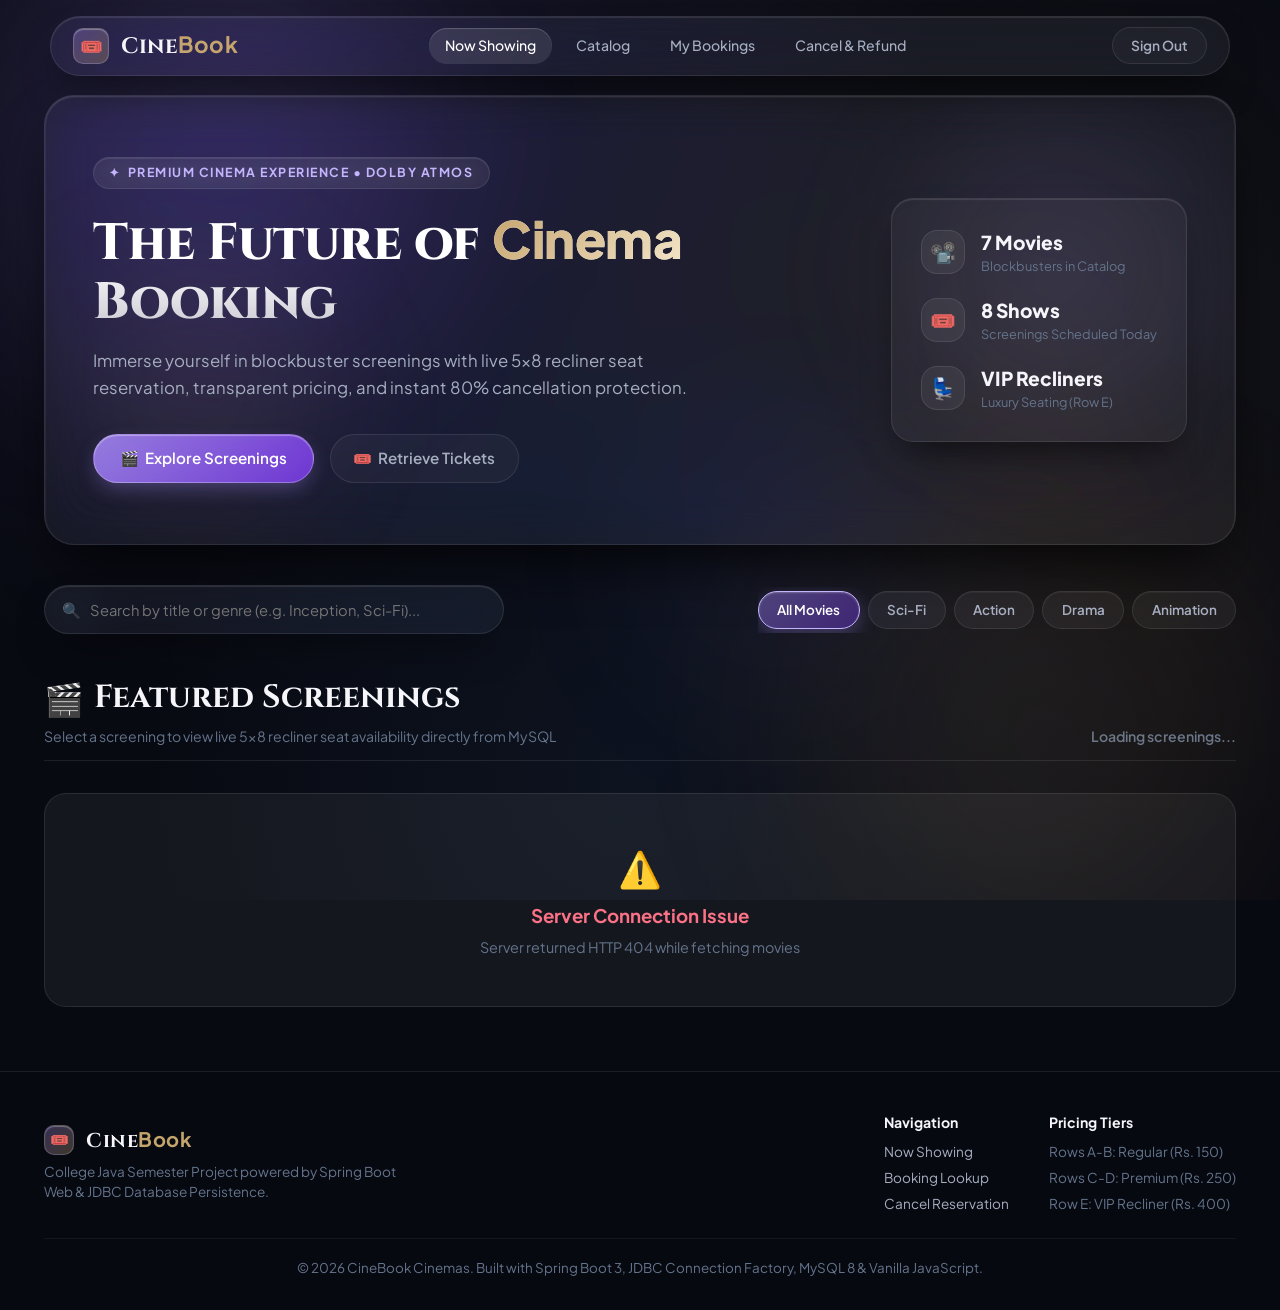
==== commit efc4a287: "feat: implement mandatory Spring Security authentication, RBAC, BCrypt, session control, and remove " ====
--- a/src/main/resources/static/index.html
+++ b/src/main/resources/static/index.html
@@ -3,13 +3,20 @@
 <head>
     <meta charset="UTF-8">
     <meta name="viewport" content="width=device-width, initial-scale=1.0">
-    <title>CineBook 2.0 | Apple-Inspired Liquid Glass Cinema Experience</title>
+    <title>CineBook | Premium Cinema Experience &bull; Dolby Atmos</title>
     <!-- Cache-busting stylesheet -->
     <link rel="stylesheet" href="css/styles.css?v=2.2">
     <!-- Load Core API & Metadata Engine Early -->
     <script src="js/app.js?v=2.2"></script>
 </head>
 <body>
+    <!-- Ambient Depth Background with Slow Floating Orbs -->
+    <div class="ambient-cosmos">
+        <div class="ambient-orb orb-primary"></div>
+        <div class="ambient-orb orb-secondary"></div>
+        <div class="ambient-orb orb-accent"></div>
+        <div class="particles-field"></div>
+    </div>
     <!-- Floating Glass Island Navigation Bar -->
     <header class="floating-nav-wrapper">
         <nav class="navbar-glass-island">
@@ -25,9 +32,8 @@
                 <a href="lookup.html" class="nav-link-pill">Cancel &amp; Refund</a>
             </div>
 
-            <div class="nav-actions-group">
-                <button type="button" class="btn-glass" onclick="openAuthModal('login')">Sign In</button>
-                <button type="button" class="btn-glass-primary" onclick="openAuthModal('register')">Register</button>
+            <div class="nav-actions-group" id="navAuthSection">
+                <button type="button" class="btn-glass" onclick="handleLogout()">Sign Out</button>
             </div>
         </nav>
     </header>
@@ -38,7 +44,7 @@
         <section class="hero-glass-container">
             <div class="hero-headline-block">
                 <div class="eyebrow-glass-badge">
-                    <span>✦</span> Apple-Grade Liquid Glass Aesthetics &bull; Dolby Atmos
+                    <span>✦</span> PREMIUM CINEMA EXPERIENCE &bull; DOLBY ATMOS
                 </div>
                 <h1 class="hero-headline">
                     The Future of <span>Cinema</span> Booking
--- a/src/main/resources/static/css/styles.css
+++ b/src/main/resources/static/css/styles.css
@@ -735,7 +735,8 @@
 /* ===================================================================
    LIQUID GLASS SEAT SELECTION (seats.html)
    =================================================================== */
-.seats-page-grid {
+.seats-page-grid,
+.seat-selection-wrapper {
     display: grid;
     grid-template-columns: 1fr 380px;
     gap: 2.2rem;
@@ -743,9 +744,11 @@
     align-items: start;
 }
 
-.stage-card-glass {
+.stage-card-glass,
+.seat-stage-card {
     background: var(--glass-surface-base);
     backdrop-filter: var(--glass-blur);
+    -webkit-backdrop-filter: var(--glass-blur);
     border: 1px solid var(--border-glass);
     border-radius: var(--radius-lg);
     box-shadow: var(--shadow-glass);
@@ -753,11 +756,15 @@
     display: flex;
     flex-direction: column;
     align-items: center;
-}
-
-.projector-screen-glow {
+    position: relative;
+    overflow: hidden;
+}
+
+/* Curved Cinema Screen with Projection Light Beam */
+.projector-screen-glow,
+.cinema-screen-container {
     width: 100%;
-    max-width: 560px;
+    max-width: 620px;
     margin-bottom: 3.5rem;
     display: flex;
     flex-direction: column;
@@ -765,129 +772,158 @@
     position: relative;
 }
 
-.projector-beam {
+.projector-beam,
+.screen-cone-light {
     position: absolute;
-    top: -35px;
-    width: 80%;
-    height: 65px;
-    background: radial-gradient(ellipse at 50% 0%, rgba(167, 139, 250, 0.28) 0%, transparent 75%);
-    filter: blur(14px);
+    top: -40px;
+    width: 85%;
+    height: 75px;
+    background: radial-gradient(ellipse at 50% 0%, rgba(167, 139, 250, 0.35) 0%, transparent 75%);
+    filter: blur(18px);
     pointer-events: none;
 }
 
-.screen-arc-bar {
+.screen-arc-bar,
+.screen-curve-bar {
     width: 100%;
-    height: 7px;
-    background: linear-gradient(90deg, transparent, #C4B5FD, #FFFFFF, #C4B5FD, transparent);
+    height: 8px;
+    background: linear-gradient(90deg, transparent, rgba(167, 139, 250, 0.6) 15%, #FFFFFF 50%, rgba(167, 139, 250, 0.6) 85%, transparent 100%);
     border-radius: var(--radius-pill);
-    box-shadow: 0 0 24px rgba(196, 181, 253, 0.85), 0 0 40px rgba(167, 139, 250, 0.5);
-    margin-bottom: 0.85rem;
-}
-
-.screen-caption {
-    color: var(--text-muted);
+    box-shadow: 0 0 24px rgba(196, 181, 253, 0.9), 0 0 45px rgba(167, 139, 250, 0.6);
+    margin-bottom: 0.9rem;
+    position: relative;
+}
+
+.screen-caption,
+.screen-label-text {
+    color: var(--text-secondary);
     font-size: 0.78rem;
     font-weight: 700;
     text-transform: uppercase;
-    letter-spacing: 4px;
-}
-
-/* 5x8 Matrix */
-.matrix-container {
+    letter-spacing: 5px;
+    opacity: 0.85;
+}
+
+/* 5x8 Matrix Container */
+.matrix-container,
+.seat-matrix-wrapper {
     display: flex;
     flex-direction: column;
-    gap: 0.85rem;
+    gap: 0.9rem;
     margin-bottom: 2.5rem;
     width: 100%;
-    max-width: 560px;
-}
-
-.seat-row-flex {
+    max-width: 640px;
+    align-items: center;
+}
+
+/* Row wrapper with flex layout */
+.seat-row-flex,
+.seat-row {
     display: flex;
     align-items: center;
     justify-content: center;
-    gap: 0.65rem;
-}
-
-.row-char-tag {
-    width: 24px;
+    gap: 0.7rem;
+    width: 100%;
+}
+
+.row-char-tag,
+.seat-row-label {
+    width: 28px;
     font-weight: 800;
     font-size: 0.92rem;
     color: var(--text-muted);
     text-align: center;
-}
-
-/* Individual Glass Seat */
-.seat-cube {
-    width: 44px;
-    height: 40px;
-    border-radius: 8px 8px 4px 4px;
-    display: flex;
+    user-select: none;
+}
+
+/* Individual Glass Seat (.seat and .seat-cube) */
+.seat-cube,
+.seat {
+    width: 48px;
+    height: 44px;
+    border-radius: 9px 9px 5px 5px;
+    display: inline-flex;
     flex-direction: column;
     align-items: center;
     justify-content: center;
-    font-size: 0.75rem;
+    font-size: 0.78rem;
     font-weight: 700;
     cursor: pointer;
     position: relative;
     user-select: none;
-    transition: all 0.25s cubic-bezier(0.16, 1, 0.3, 1);
-    box-shadow: 0 4px 10px rgba(0, 0, 0, 0.4);
-}
-
-.seat-cube::before {
+    transition: all 0.22s cubic-bezier(0.16, 1, 0.3, 1);
+    box-shadow: 0 4px 12px rgba(0, 0, 0, 0.45);
+    line-height: 1;
+}
+
+.seat-cube::before,
+.seat::before {
     content: '';
     position: absolute;
-    top: 2px;
-    width: 68%;
+    top: 3px;
+    width: 65%;
     height: 3px;
     border-radius: 2px;
-    background: rgba(255, 255, 255, 0.2);
-}
-
-.seat-cube.regular {
-    background: var(--seat-regular-glass);
-    border: 1.5px solid var(--seat-regular);
-    color: var(--seat-regular);
-}
-
-.seat-cube.premium {
-    background: var(--seat-premium-glass);
-    border: 1.5px solid var(--seat-premium);
-    color: var(--seat-premium);
-}
-
-.seat-cube.vip {
-    background: var(--seat-vip-glass);
-    border: 1.5px solid var(--seat-vip);
-    color: var(--seat-vip);
-}
-
-.seat-cube:not(.booked):hover {
+    background: rgba(255, 255, 255, 0.25);
+}
+
+/* Seat Tiers: Available */
+.seat-cube.regular,
+.seat.regular {
+    background: rgba(52, 211, 153, 0.12);
+    border: 1.5px solid rgba(52, 211, 153, 0.6);
+    color: #6EE7B7;
+}
+
+.seat-cube.premium,
+.seat.premium {
+    background: rgba(96, 165, 250, 0.12);
+    border: 1.5px solid rgba(96, 165, 250, 0.6);
+    color: #93C5FD;
+}
+
+.seat-cube.vip,
+.seat.vip {
+    background: rgba(197, 164, 109, 0.16);
+    border: 1.5px solid rgba(197, 164, 109, 0.75);
+    color: #F5DCA8;
+    box-shadow: 0 4px 14px rgba(197, 164, 109, 0.2);
+}
+
+/* Hover glow on available seats */
+.seat-cube:not(.booked):hover,
+.seat:not(.booked):hover {
     transform: translateY(-4px) scale(1.08);
-    box-shadow: 0 8px 20px rgba(0, 0, 0, 0.5);
-}
-
-.seat-cube.selected {
-    background: var(--accent-secondary) !important;
-    border-color: #FDF2DC !important;
-    color: #080A12 !important;
-    box-shadow: 0 0 20px rgba(197, 164, 109, 0.7) !important;
+    box-shadow: 0 8px 24px rgba(0, 0, 0, 0.6), 0 0 16px rgba(167, 139, 250, 0.4);
+    border-color: #FFFFFF;
+}
+
+/* Selected State */
+.seat-cube.selected,
+.seat.selected {
+    background: linear-gradient(135deg, #A78BFA 0%, #7C3AED 100%) !important;
+    border: 1.5px solid #FFFFFF !important;
+    color: #FFFFFF !important;
+    box-shadow: 0 0 24px rgba(167, 139, 250, 0.85), inset 0 1px 2px rgba(255, 255, 255, 0.5) !important;
     transform: translateY(-3px) scale(1.06);
-    font-weight: 900;
-}
-
-.seat-cube.booked {
-    background: rgba(255, 255, 255, 0.04) !important;
-    border-color: rgba(255, 255, 255, 0.08) !important;
+    font-weight: 800;
+}
+
+/* Booked / Reserved State */
+.seat-cube.booked,
+.seat.booked {
+    background: rgba(255, 255, 255, 0.03) !important;
+    border: 1px solid rgba(255, 255, 255, 0.08) !important;
     color: #475569 !important;
     cursor: not-allowed !important;
-    opacity: 0.4;
-    box-shadow: none;
+    opacity: 0.38;
+    box-shadow: none !important;
+    transform: none !important;
 }
 
 /* Legend */
-.glass-legend-panel {
+.glass-legend-panel,
+.seat-legend-bar {
     display: flex;
     justify-content: center;
     align-items: center;
@@ -901,33 +937,37 @@
 .legend-chip {
     display: flex;
     align-items: center;
-    gap: 0.45rem;
-    font-size: 0.8rem;
+    gap: 0.5rem;
+    font-size: 0.82rem;
     color: var(--text-secondary);
 }
 
-.legend-indicator {
-    width: 16px;
-    height: 16px;
-    border-radius: 4px;
-}
-
-.legend-indicator.reg { background: var(--seat-regular-glass); border: 1.5px solid var(--seat-regular); }
-.legend-indicator.prem { background: var(--seat-premium-glass); border: 1.5px solid var(--seat-premium); }
-.legend-indicator.vip { background: var(--seat-vip-glass); border: 1.5px solid var(--seat-vip); }
-.legend-indicator.sel { background: var(--accent-secondary); border: 1.5px solid #FDF2DC; }
-.legend-indicator.bk { background: rgba(255, 255, 255, 0.04); border: 1.5px solid rgba(255, 255, 255, 0.08); }
+.legend-indicator,
+.legend-box {
+    width: 18px;
+    height: 18px;
+    border-radius: 5px;
+}
+
+.legend-indicator.reg, .legend-box.reg { background: rgba(52, 211, 153, 0.12); border: 1.5px solid #34D399; }
+.legend-indicator.prem, .legend-box.prem { background: rgba(96, 165, 250, 0.12); border: 1.5px solid #60A5FA; }
+.legend-indicator.vip, .legend-box.vip { background: rgba(197, 164, 109, 0.16); border: 1.5px solid #C5A46D; }
+.legend-indicator.sel, .legend-box.sel { background: linear-gradient(135deg, #A78BFA, #7C3AED); border: 1.5px solid #FFFFFF; box-shadow: 0 0 10px rgba(167, 139, 250, 0.6); }
+.legend-indicator.bk, .legend-box.bk { background: rgba(255, 255, 255, 0.04); border: 1px solid rgba(255, 255, 255, 0.12); opacity: 0.45; }
 
 /* Booking Summary Sidebar */
-.glass-checkout-sidebar {
+.glass-checkout-sidebar,
+.booking-sidebar-card {
     background: var(--glass-surface-base);
     backdrop-filter: var(--glass-blur);
+    -webkit-backdrop-filter: var(--glass-blur);
     border: 1px solid var(--border-glass);
     border-radius: var(--radius-lg);
     padding: 1.8rem;
     box-shadow: var(--shadow-glass);
     position: sticky;
     top: 5.5rem;
+}
 }
 
 .checkout-title {
@@ -1471,15 +1511,18 @@
         font-size: 2.4rem;
     }
 
-    .seats-page-grid {
+    .seats-page-grid,
+    .seat-selection-wrapper {
         grid-template-columns: 1fr;
     }
 
-    .glass-boarding-pass {
+    .glass-boarding-pass,
+    .ticket-pass {
         grid-template-columns: 1fr;
     }
 
-    .boarding-pass-main {
+    .boarding-pass-main,
+    .ticket-main {
         border-right: none;
         border-bottom: 2px dashed rgba(255, 255, 255, 0.12);
     }
@@ -1494,13 +1537,197 @@
         font-size: 2rem;
     }
 
-    .seat-cube {
-        width: 32px;
+    .seat-cube,
+    .seat {
+        width: 34px;
         height: 32px;
         font-size: 0.65rem;
+        border-radius: 6px 6px 3px 3px;
+    }
+
+    .row-char-tag,
+    .seat-row-label {
+        width: 18px;
+        font-size: 0.78rem;
+    }
+
+    .seat-row-flex,
+    .seat-row {
+        gap: 0.35rem;
     }
 
     .movie-grid-glass {
         grid-template-columns: 1fr;
     }
 }
+
+
+/* ===================================================================
+   AMBIENT DEPTH, COSMIC PARTICLES & AUTHENTICATION PAGES
+   =================================================================== */
+.ambient-cosmos {
+    position: fixed;
+    top: 0;
+    left: 0;
+    width: 100vw;
+    height: 100vh;
+    overflow: hidden;
+    pointer-events: none;
+    z-index: 0;
+}
+
+.ambient-orb {
+    position: absolute;
+    border-radius: 50%;
+    filter: blur(80px);
+    opacity: 0.35;
+    animation: orbFloat 22s ease-in-out infinite alternate;
+}
+
+.ambient-orb.orb-primary {
+    top: -10%;
+    left: -5%;
+    width: 550px;
+    height: 550px;
+    background: radial-gradient(circle, rgba(167, 139, 250, 0.45) 0%, rgba(124, 58, 237, 0.1) 70%, transparent 100%);
+    animation-duration: 25s;
+}
+
+.ambient-orb.orb-secondary {
+    bottom: -15%;
+    right: -5%;
+    width: 600px;
+    height: 600px;
+    background: radial-gradient(circle, rgba(197, 164, 109, 0.35) 0%, rgba(217, 119, 6, 0.08) 70%, transparent 100%);
+    animation-duration: 28s;
+    animation-delay: -5s;
+}
+
+.ambient-orb.orb-accent {
+    top: 40%;
+    left: 45%;
+    width: 400px;
+    height: 400px;
+    background: radial-gradient(circle, rgba(99, 102, 241, 0.25) 0%, transparent 70%);
+    animation-duration: 18s;
+    animation-delay: -10s;
+}
+
+@keyframes orbFloat {
+    0% { transform: translate(0, 0) scale(1); }
+    50% { transform: translate(60px, 40px) scale(1.12); }
+    100% { transform: translate(-40px, 60px) scale(0.95); }
+}
+
+@media (prefers-reduced-motion: reduce) {
+    .ambient-orb {
+        animation: none !important;
+    }
+}
+
+/* Auth Pages Centering Layout */
+.auth-page-body {
+    min-height: 100vh;
+    display: flex;
+    flex-direction: column;
+    align-items: center;
+    justify-content: center;
+    background-color: var(--bg-deep);
+    position: relative;
+    padding: 2rem 1rem;
+}
+
+.auth-center-wrapper {
+    position: relative;
+    z-index: 10;
+    width: 100%;
+    max-width: 460px;
+    margin: auto;
+}
+
+.auth-glass-card {
+    background: var(--glass-surface-base);
+    backdrop-filter: var(--glass-blur);
+    -webkit-backdrop-filter: var(--glass-blur);
+    border: 1px solid var(--border-glass-light);
+    border-radius: var(--radius-xl);
+    padding: 2.8rem 2.2rem;
+    box-shadow: 0 24px 64px rgba(0, 0, 0, 0.65), inset 0 1px 1px rgba(255, 255, 255, 0.25);
+    text-align: center;
+}
+
+.auth-brand-dock {
+    display: flex;
+    flex-direction: column;
+    align-items: center;
+    margin-bottom: 1.5rem;
+}
+
+.auth-header-text {
+    margin-bottom: 2rem;
+}
+
+.auth-header-text h2 {
+    font-family: var(--font-serif);
+    font-size: 1.6rem;
+    font-weight: 700;
+    color: var(--text-primary);
+    margin-bottom: 0.4rem;
+}
+
+.auth-header-text p {
+    color: var(--text-secondary);
+    font-size: 0.9rem;
+    line-height: 1.5;
+}
+
+.auth-form-group {
+    text-align: left;
+}
+
+.auth-switch-dock {
+    margin-top: 1.8rem;
+    padding-top: 1.4rem;
+    border-top: 1px solid var(--border-glass);
+    font-size: 0.88rem;
+    color: var(--text-muted);
+    display: flex;
+    flex-direction: column;
+    gap: 0.35rem;
+}
+
+.auth-link-highlight {
+    color: var(--accent-primary-light);
+    font-weight: 600;
+    transition: color 0.2s;
+}
+
+.auth-link-highlight:hover {
+    color: #FFFFFF;
+}
+
+/* User Profile Badge in Island Navbar */
+.nav-user-badge {
+    display: flex;
+    align-items: center;
+    gap: 0.5rem;
+    padding: 0.35rem 0.85rem;
+    background: rgba(255, 255, 255, 0.05);
+    border: 1px solid var(--border-glass);
+    border-radius: var(--radius-pill);
+    font-size: 0.85rem;
+    color: var(--text-primary);
+}
+
+.nav-user-avatar {
+    width: 24px;
+    height: 24px;
+    border-radius: 50%;
+    background: linear-gradient(135deg, var(--accent-primary), var(--accent-secondary));
+    display: flex;
+    align-items: center;
+    justify-content: center;
+    font-size: 0.72rem;
+    font-weight: 800;
+    color: #080A12;
+}
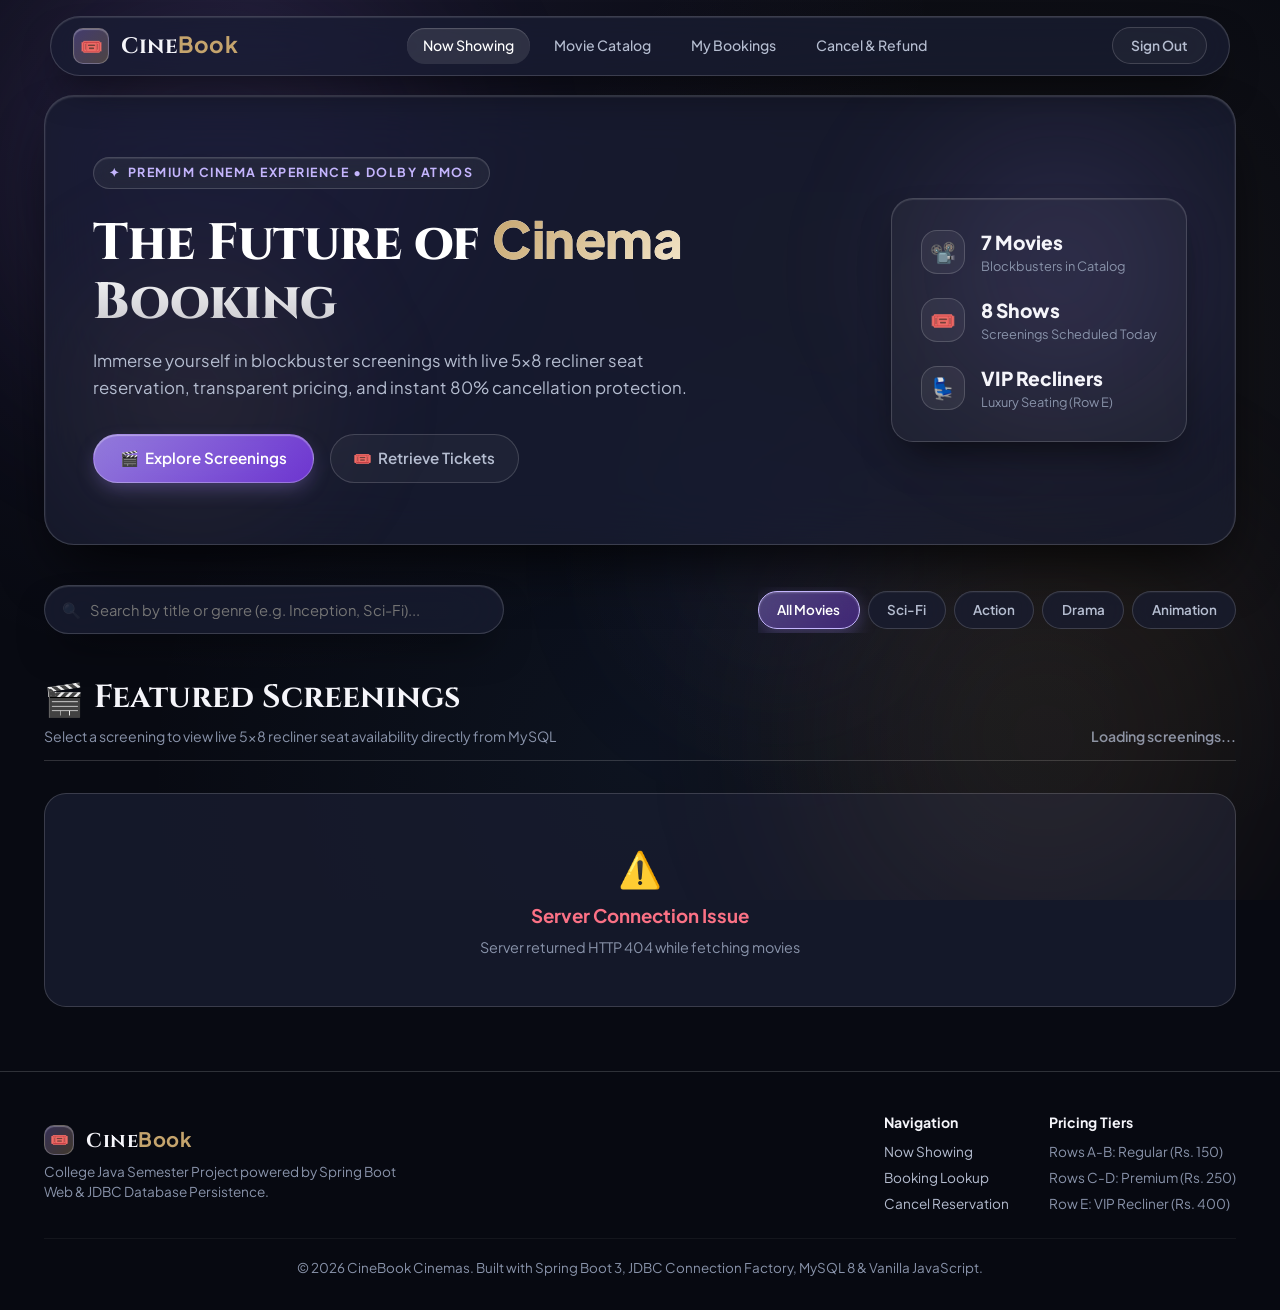
==== commit b2b15960: "fix(audit): complete full application audit, fix customer My Bookings and cancellation flow, add adm" ====
--- a/src/main/resources/static/index.html
+++ b/src/main/resources/static/index.html
@@ -27,7 +27,7 @@
 
             <div class="nav-menu-links">
                 <a href="index.html" class="nav-link-pill active">Now Showing</a>
-                <a href="#catalogSection" class="nav-link-pill">Catalog</a>
+                <a href="#catalogSection" class="nav-link-pill">Movie Catalog</a>
                 <a href="lookup.html" class="nav-link-pill">My Bookings</a>
                 <a href="lookup.html" class="nav-link-pill">Cancel &amp; Refund</a>
             </div>
--- a/src/main/resources/static/css/styles.css
+++ b/src/main/resources/static/css/styles.css
@@ -1,5 +1,5 @@
 /* ===================================================================
-   CineBook 2.0: Apple-Inspired Liquid Glass UI Design System
+   CineBook 2.0: Luxury Cinema Liquid Glass UI Design System
    Aesthetic: Translucent Glass, Refined Lighting, Depth & Precision
    =================================================================== */
 
@@ -8,40 +8,40 @@
 :root {
     /* Foundation Palette */
     --bg-base: #080A12;
-    --bg-secondary: #101522;
+    --bg-secondary: #111525;
     --bg-tertiary: #161D2E;
 
     /* Liquid Glass Surfaces */
-    --glass-surface-subtle: rgba(255, 255, 255, 0.035);
-    --glass-surface-base: rgba(255, 255, 255, 0.055);
-    --glass-surface-elevated: rgba(255, 255, 255, 0.085);
-    --glass-surface-hover: rgba(255, 255, 255, 0.1);
-    --glass-blur: blur(24px) saturate(190%);
+    --glass-surface-subtle: rgba(255, 255, 255, 0.04);
+    --glass-surface-base: rgba(25, 29, 48, 0.78);
+    --glass-surface-elevated: rgba(30, 36, 60, 0.88);
+    --glass-surface-hover: rgba(255, 255, 255, 0.12);
+    --glass-blur: blur(28px) saturate(190%);
     --glass-blur-nav: blur(28px) saturate(200%);
 
     /* Refined Accents */
     --accent-primary: #A78BFA;         /* Soft Lavender Violet */
     --accent-primary-light: #C4B5FD;
-    --accent-primary-glow: rgba(167, 139, 250, 0.35);
+    --accent-primary-glow: rgba(167, 139, 250, 0.45);
 
     --accent-secondary: #C5A46D;       /* Champagne Gold */
     --accent-secondary-light: #DFCA9B;
-    --accent-secondary-glow: rgba(197, 164, 109, 0.3);
+    --accent-secondary-glow: rgba(197, 164, 109, 0.35);
 
     --accent-emerald: #34D399;
     --accent-rose: #FB7185;
 
-    /* Typography */
+    /* High Contrast Typography */
     --text-primary: #F5F5FA;
-    --text-secondary: #A6AEC0;
-    --text-muted: #64748B;
+    --text-secondary: #B5BDD0;
+    --text-muted: #8993AA;
     --text-accent: #C5A46D;
 
     /* Glass Borders & Inner Light */
-    --border-glass: rgba(255, 255, 255, 0.09);
-    --border-glass-light: rgba(255, 255, 255, 0.18);
-    --border-glass-active: rgba(167, 139, 250, 0.45);
-    --border-glass-gold: rgba(197, 164, 109, 0.45);
+    --border-glass: rgba(255, 255, 255, 0.16);
+    --border-glass-light: rgba(255, 255, 255, 0.24);
+    --border-glass-active: rgba(167, 139, 250, 0.65);
+    --border-glass-gold: rgba(197, 164, 109, 0.55);
 
     /* Radii & Shadows */
     --radius-sm: 10px;
@@ -1632,27 +1632,29 @@
     flex-direction: column;
     align-items: center;
     justify-content: center;
-    background-color: var(--bg-deep);
+    background-color: var(--bg-base);
+    background: radial-gradient(circle at 50% 30%, #111525 0%, #080A12 100%);
     position: relative;
     padding: 2rem 1rem;
+    overflow-x: hidden;
 }
 
 .auth-center-wrapper {
     position: relative;
     z-index: 10;
     width: 100%;
-    max-width: 460px;
+    max-width: 450px;
     margin: auto;
 }
 
 .auth-glass-card {
-    background: var(--glass-surface-base);
-    backdrop-filter: var(--glass-blur);
-    -webkit-backdrop-filter: var(--glass-blur);
-    border: 1px solid var(--border-glass-light);
+    background: rgba(25, 29, 48, 0.78);
+    backdrop-filter: blur(28px) saturate(190%);
+    -webkit-backdrop-filter: blur(28px) saturate(190%);
+    border: 1px solid rgba(255, 255, 255, 0.16);
     border-radius: var(--radius-xl);
     padding: 2.8rem 2.2rem;
-    box-shadow: 0 24px 64px rgba(0, 0, 0, 0.65), inset 0 1px 1px rgba(255, 255, 255, 0.25);
+    box-shadow: 0 24px 64px rgba(0, 0, 0, 0.75), 0 0 32px rgba(167, 139, 250, 0.12), inset 0 1px 1px rgba(255, 255, 255, 0.2);
     text-align: center;
 }
 
@@ -1669,41 +1671,140 @@
 
 .auth-header-text h2 {
     font-family: var(--font-serif);
-    font-size: 1.6rem;
-    font-weight: 700;
-    color: var(--text-primary);
+    font-size: 1.65rem;
+    font-weight: 700;
+    color: #F5F5FA;
     margin-bottom: 0.4rem;
 }
 
 .auth-header-text p {
-    color: var(--text-secondary);
-    font-size: 0.9rem;
+    color: #B5BDD0;
+    font-size: 0.92rem;
     line-height: 1.5;
 }
 
 .auth-form-group {
     text-align: left;
+}
+
+.auth-form-group .glass-field-group label {
+    font-size: 0.85rem;
+    font-weight: 600;
+    color: #F5F5FA;
+    display: block;
+    margin-bottom: 0.4rem;
+}
+
+.auth-form-group .glass-field-group input {
+    width: 100%;
+    background: rgba(255, 255, 255, 0.06);
+    border: 1px solid rgba(255, 255, 255, 0.18);
+    border-radius: var(--radius-sm);
+    padding: 0.75rem 1rem;
+    font-size: 0.95rem;
+    color: #F5F5FA;
+    transition: all 0.2s cubic-bezier(0.16, 1, 0.3, 1);
+}
+
+.auth-form-group .glass-field-group input::placeholder {
+    color: #8993AA;
+    opacity: 0.8;
+}
+
+.auth-form-group .glass-field-group input:focus {
+    border-color: #A78BFA;
+    background: rgba(255, 255, 255, 0.09);
+    box-shadow: 0 0 0 3px rgba(167, 139, 250, 0.25);
+    outline: none;
+}
+
+/* Password input wrapper with toggle button */
+.password-input-wrapper {
+    position: relative;
+    display: flex;
+    align-items: center;
+}
+
+.password-input-wrapper input {
+    padding-right: 2.8rem !important;
+}
+
+.btn-toggle-password {
+    position: absolute;
+    right: 0.75rem;
+    background: none;
+    border: none;
+    color: #B5BDD0;
+    cursor: pointer;
+    font-size: 1.05rem;
+    padding: 0.3rem;
+    display: flex;
+    align-items: center;
+    justify-content: center;
+    transition: color 0.2s;
+    user-select: none;
+}
+
+.btn-toggle-password:hover {
+    color: #F5F5FA;
+}
+
+/* Sign In Submit Button */
+.btn-auth-submit {
+    width: 100%;
+    background: linear-gradient(135deg, #A78BFA 0%, #7C3AED 100%);
+    border: 1px solid rgba(255, 255, 255, 0.25);
+    color: #FFFFFF;
+    padding: 0.95rem;
+    border-radius: var(--radius-pill);
+    font-size: 1.05rem;
+    font-weight: 700;
+    box-shadow: 0 8px 24px rgba(124, 58, 237, 0.4), inset 0 1px 1px rgba(255, 255, 255, 0.3);
+    cursor: pointer;
+    transition: all 0.25s cubic-bezier(0.16, 1, 0.3, 1);
+    display: flex;
+    align-items: center;
+    justify-content: center;
+    gap: 0.5rem;
+    margin-top: 1.5rem;
+}
+
+.btn-auth-submit:hover:not(:disabled) {
+    transform: translateY(-2px);
+    box-shadow: 0 12px 32px rgba(124, 58, 237, 0.55), inset 0 1px 1px rgba(255, 255, 255, 0.4);
+    border-color: rgba(255, 255, 255, 0.4);
+}
+
+.btn-auth-submit:active:not(:disabled) {
+    transform: translateY(0);
+}
+
+.btn-auth-submit:disabled {
+    opacity: 0.6;
+    cursor: not-allowed;
 }
 
 .auth-switch-dock {
     margin-top: 1.8rem;
     padding-top: 1.4rem;
-    border-top: 1px solid var(--border-glass);
-    font-size: 0.88rem;
-    color: var(--text-muted);
+    border-top: 1px solid rgba(255, 255, 255, 0.12);
+    font-size: 0.9rem;
+    color: #B5BDD0;
     display: flex;
     flex-direction: column;
-    gap: 0.35rem;
+    gap: 0.4rem;
 }
 
 .auth-link-highlight {
-    color: var(--accent-primary-light);
-    font-weight: 600;
-    transition: color 0.2s;
+    color: #C4B5FD;
+    font-weight: 700;
+    text-decoration: none;
+    transition: all 0.2s;
 }
 
 .auth-link-highlight:hover {
     color: #FFFFFF;
+    text-shadow: 0 0 10px rgba(196, 181, 253, 0.5);
 }
 
 /* User Profile Badge in Island Navbar */
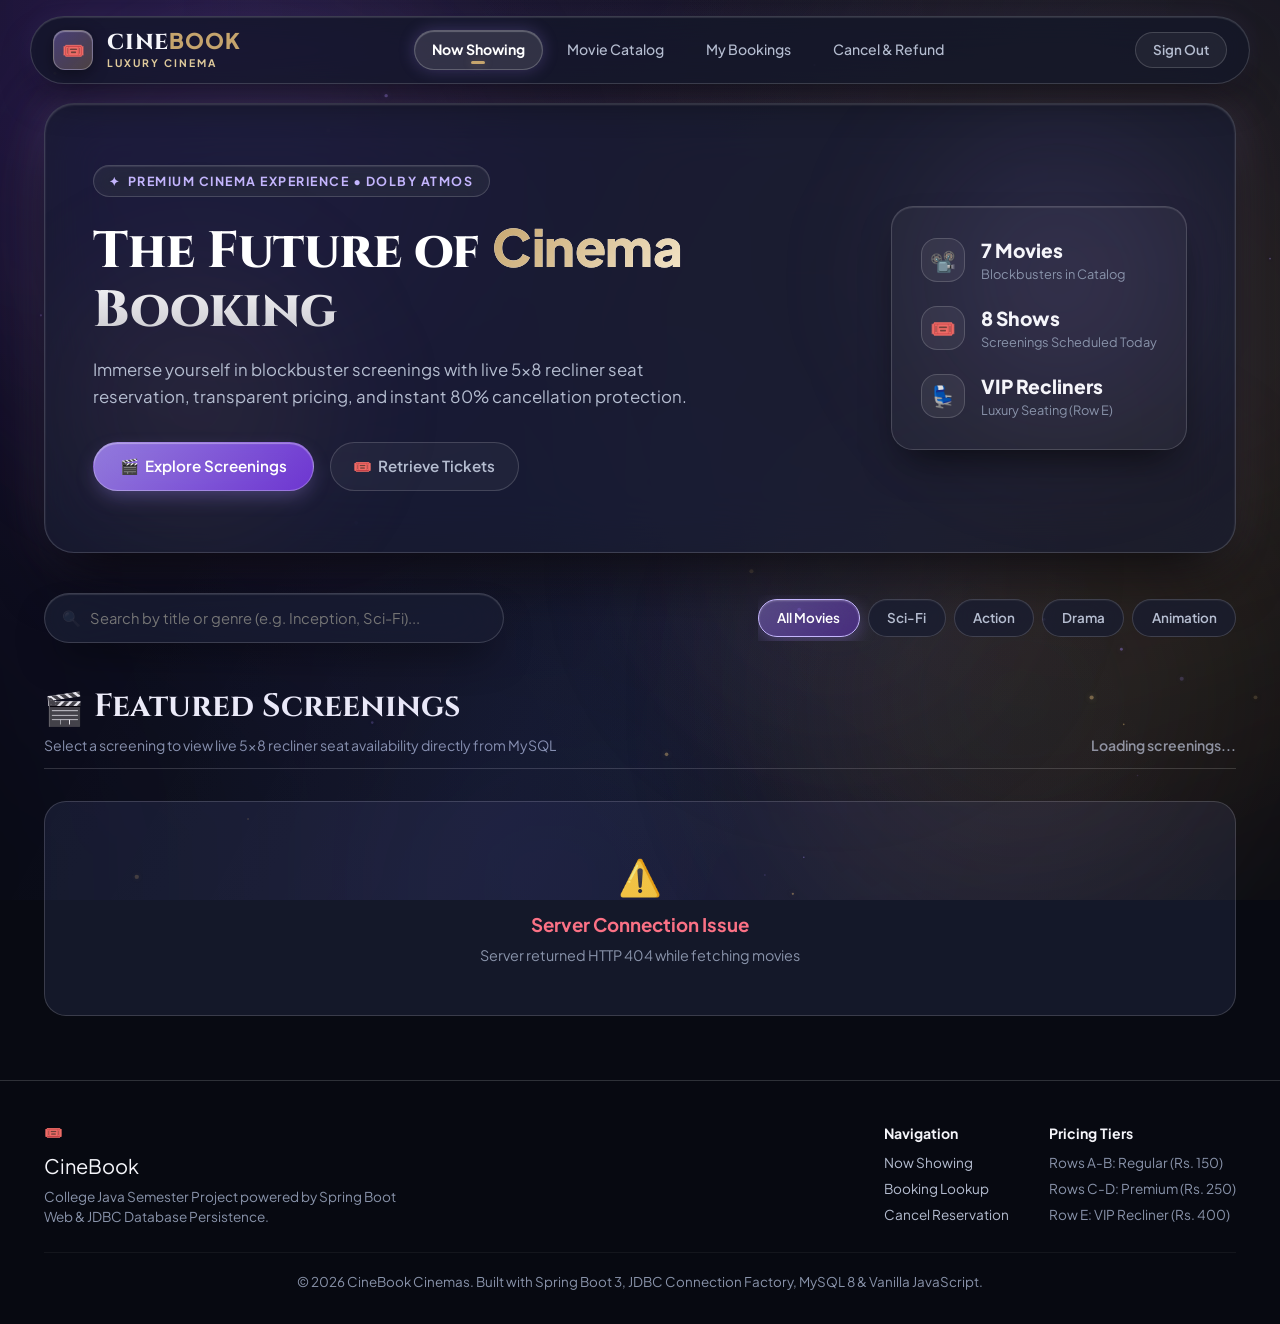
==== commit 45279fc1: "feat(ui): unified cinematic ambient background, halo rings, and role-aware navigation island" ====
--- a/src/main/resources/static/index.html
+++ b/src/main/resources/static/index.html
@@ -10,30 +10,36 @@
     <script src="js/app.js?v=2.2"></script>
 </head>
 <body>
-    <!-- Ambient Depth Background with Slow Floating Orbs -->
-    <div class="ambient-cosmos">
+    <!-- Shared Cinematic Ambient Background -->
+    <div class="cinematic-ambient-bg" aria-hidden="true">
+        <div class="ambient-aurora-layer"></div>
+        <div class="ambient-light-rays"></div>
         <div class="ambient-orb orb-primary"></div>
         <div class="ambient-orb orb-secondary"></div>
         <div class="ambient-orb orb-accent"></div>
-        <div class="particles-field"></div>
+        <canvas id="ambientParticlesCanvas" class="ambient-particles-canvas"></canvas>
     </div>
+
     <!-- Floating Glass Island Navigation Bar -->
     <header class="floating-nav-wrapper">
         <nav class="navbar-glass-island">
-            <a href="index.html" class="brand-group">
-                <div class="brand-icon">🎟️</div>
-                <div class="brand-name">Cine<span>Book</span></div>
+            <a href="index.html" class="nav-brand-group">
+                <div class="nav-brand-icon-prism">🎟️</div>
+                <div class="nav-brand-titles">
+                    <span class="nav-brand-title">CINE<span>BOOK</span></span>
+                    <span class="nav-brand-sub">LUXURY CINEMA</span>
+                </div>
             </a>
 
             <div class="nav-menu-links">
                 <a href="index.html" class="nav-link-pill active">Now Showing</a>
                 <a href="#catalogSection" class="nav-link-pill">Movie Catalog</a>
                 <a href="lookup.html" class="nav-link-pill">My Bookings</a>
-                <a href="lookup.html" class="nav-link-pill">Cancel &amp; Refund</a>
+                <a href="lookup.html#cancelSection" class="nav-link-pill">Cancel &amp; Refund</a>
             </div>
 
             <div class="nav-actions-group" id="navAuthSection">
-                <button type="button" class="btn-glass" onclick="handleLogout()">Sign Out</button>
+                <button type="button" class="btn-nav-signout" onclick="handleLogout()">Sign Out</button>
             </div>
         </nav>
     </header>
--- a/src/main/resources/static/css/styles.css
+++ b/src/main/resources/static/css/styles.css
@@ -127,99 +127,335 @@
 /* ===================================================================
    FLOATING LIQUID GLASS NAVIGATION BAR
    =================================================================== */
+/* ===================================================================
+   FLOATING LIQUID GLASS ISLAND NAVIGATION SYSTEM
+   Unified, responsive, role-aware navbar for Customer and Admin
+   =================================================================== */
 .floating-nav-wrapper {
     position: sticky;
     top: 1rem;
     z-index: 1000;
     width: 100%;
-    padding: 0 1rem;
+    padding: 0 1.25rem;
     pointer-events: none;
 }
 
 .navbar-glass-island {
-    max-width: 1180px;
+    max-width: 1220px;
+    min-height: 68px;
+    height: 68px;
     margin: 0 auto;
-    background: var(--glass-surface-base);
+    background: rgba(20, 24, 40, 0.82);
     backdrop-filter: var(--glass-blur-nav);
     -webkit-backdrop-filter: var(--glass-blur-nav);
     border: 1px solid var(--border-glass);
     border-radius: var(--radius-pill);
-    box-shadow: var(--shadow-glass);
-    padding: 0.65rem 1.4rem;
+    box-shadow: var(--shadow-glass), 0 0 24px rgba(167, 139, 250, 0.08);
+    padding: 0.5rem 1.4rem;
     display: flex;
     justify-content: space-between;
     align-items: center;
     pointer-events: auto;
     transition: all 0.3s cubic-bezier(0.16, 1, 0.3, 1);
+    position: relative;
 }
 
 .navbar-glass-island:hover {
     border-color: var(--border-glass-light);
-    box-shadow: var(--shadow-glass-elevated);
-}
-
-.brand-group {
-    display: flex;
-    align-items: center;
-    gap: 0.75rem;
+    box-shadow: var(--shadow-glass-elevated), 0 0 32px rgba(167, 139, 250, 0.15);
+}
+
+/* Brand Group: Left */
+.nav-brand-group {
+    display: flex;
+    align-items: center;
+    gap: 0.85rem;
     text-decoration: none;
-}
-
-.brand-icon {
-    width: 36px;
-    height: 36px;
-    border-radius: var(--radius-sm);
-    background: linear-gradient(135deg, rgba(167, 139, 250, 0.3), rgba(197, 164, 109, 0.3));
-    border: 1px solid var(--border-glass-light);
+    flex-shrink: 0;
+}
+
+.nav-brand-icon-prism {
+    width: 40px;
+    height: 40px;
+    border-radius: 12px;
+    background: linear-gradient(135deg, rgba(167, 139, 250, 0.35) 0%, rgba(197, 164, 109, 0.3) 100%);
+    border: 1px solid rgba(255, 255, 255, 0.28);
     display: flex;
     align-items: center;
     justify-content: center;
     font-size: 1.15rem;
-    box-shadow: inset 0 1px 1px rgba(255, 255, 255, 0.3);
-}
-
-.brand-name {
+    box-shadow: 0 4px 16px rgba(0, 0, 0, 0.4), inset 0 1px 1px rgba(255, 255, 255, 0.35);
+    transition: transform 0.25s ease, box-shadow 0.25s ease;
+}
+
+.nav-brand-group:hover .nav-brand-icon-prism {
+    transform: scale(1.06) rotate(-2deg);
+    box-shadow: 0 6px 20px rgba(167, 139, 250, 0.35), inset 0 1px 1px rgba(255, 255, 255, 0.5);
+}
+
+.nav-brand-icon-prism.admin-prism {
+    background: linear-gradient(135deg, rgba(251, 113, 133, 0.35) 0%, rgba(197, 164, 109, 0.4) 100%);
+    border-color: rgba(251, 113, 133, 0.4);
+    box-shadow: 0 4px 16px rgba(251, 113, 133, 0.25);
+}
+
+.nav-brand-titles {
+    display: flex;
+    flex-direction: column;
+}
+
+.nav-brand-title {
     font-family: var(--font-serif);
-    font-size: 1.4rem;
-    font-weight: 700;
-    letter-spacing: 0.5px;
+    font-size: 1.35rem;
+    font-weight: 800;
+    letter-spacing: 0.8px;
     color: var(--text-primary);
-}
-
-.brand-name span {
+    line-height: 1.1;
+}
+
+.nav-brand-title span {
     color: var(--accent-secondary);
 }
 
+.nav-brand-sub {
+    font-size: 0.65rem;
+    font-weight: 700;
+    letter-spacing: 2px;
+    color: var(--accent-secondary-light);
+    text-transform: uppercase;
+}
+
+.nav-brand-sub.admin-sub {
+    color: var(--accent-rose);
+    letter-spacing: 1.8px;
+}
+
+/* Nav Menu Links: Center */
 .nav-menu-links {
     display: flex;
     align-items: center;
-    gap: 0.5rem;
+    gap: 0.4rem;
+    list-style: none;
+    margin: 0;
+    padding: 0;
 }
 
 .nav-link-pill {
-    padding: 0.45rem 1rem;
+    padding: 0.5rem 1.05rem;
     border-radius: var(--radius-pill);
     font-size: 0.88rem;
     font-weight: 500;
     color: var(--text-secondary);
-    transition: all 0.2s cubic-bezier(0.16, 1, 0.3, 1);
+    text-decoration: none;
+    transition: all 0.22s cubic-bezier(0.16, 1, 0.3, 1);
+    position: relative;
+    white-space: nowrap;
+    border: 1px solid transparent;
 }
 
 .nav-link-pill:hover {
     color: var(--text-primary);
+    background: rgba(255, 255, 255, 0.08);
+    border-color: rgba(255, 255, 255, 0.12);
+    transform: translateY(-1px);
+}
+
+.nav-link-pill.active {
+    color: #FFFFFF;
+    font-weight: 700;
+    background: rgba(255, 255, 255, 0.12);
+    border-color: rgba(255, 255, 255, 0.22);
+    box-shadow: 0 0 16px rgba(167, 139, 250, 0.25), inset 0 1px 1px rgba(255, 255, 255, 0.25);
+}
+
+.nav-link-pill.active::after {
+    content: '';
+    position: absolute;
+    bottom: 5px;
+    left: 50%;
+    transform: translateX(-50%);
+    width: 14px;
+    height: 2.5px;
+    border-radius: 99px;
+    background: var(--accent-secondary);
+    box-shadow: 0 0 8px var(--accent-secondary-glow);
+}
+
+/* Nav Actions: Right */
+.nav-actions-group {
+    display: flex;
+    align-items: center;
+    gap: 0.75rem;
+    flex-shrink: 0;
+}
+
+.nav-user-pill {
+    display: inline-flex;
+    align-items: center;
+    gap: 0.6rem;
+    padding: 0.35rem 0.9rem;
+    background: rgba(255, 255, 255, 0.05);
+    border: 1px solid var(--border-glass);
+    border-radius: var(--radius-pill);
+    font-size: 0.85rem;
+    color: var(--text-primary);
+    box-shadow: inset 0 1px 1px rgba(255, 255, 255, 0.1);
+}
+
+.nav-user-avatar {
+    width: 26px;
+    height: 26px;
+    border-radius: 50%;
+    background: linear-gradient(135deg, var(--accent-primary) 0%, var(--accent-secondary) 100%);
+    display: flex;
+    align-items: center;
+    justify-content: center;
+    font-size: 0.75rem;
+    font-weight: 800;
+    color: #080A12;
+    box-shadow: 0 2px 8px rgba(0, 0, 0, 0.4);
+}
+
+.nav-user-avatar.admin-avatar {
+    background: linear-gradient(135deg, var(--accent-rose) 0%, var(--accent-secondary) 100%);
+    color: #FFFFFF;
+}
+
+.nav-user-name {
+    font-weight: 600;
+    max-width: 140px;
+    overflow: hidden;
+    text-overflow: ellipsis;
+    white-space: nowrap;
+}
+
+.nav-role-tag {
+    font-size: 0.68rem;
+    font-weight: 800;
+    letter-spacing: 0.5px;
+    padding: 0.15rem 0.45rem;
+    border-radius: 4px;
+    background: rgba(167, 139, 250, 0.2);
+    color: var(--accent-primary-light);
+    border: 1px solid rgba(167, 139, 250, 0.35);
+}
+
+.nav-role-tag.admin-tag {
+    background: rgba(251, 113, 133, 0.2);
+    color: var(--accent-rose);
+    border-color: rgba(251, 113, 133, 0.4);
+}
+
+.btn-nav-signout {
+    padding: 0.42rem 1.05rem;
+    border-radius: var(--radius-pill);
+    font-size: 0.84rem;
+    font-weight: 600;
+    background: rgba(255, 255, 255, 0.05);
+    border: 1px solid var(--border-glass);
+    color: var(--text-secondary);
+    transition: all 0.25s cubic-bezier(0.16, 1, 0.3, 1);
+    display: inline-flex;
+    align-items: center;
+    gap: 0.35rem;
+    cursor: pointer;
+}
+
+.btn-nav-signout:hover {
+    color: #FFFFFF;
+    background: rgba(251, 113, 133, 0.15);
+    border-color: rgba(251, 113, 133, 0.4);
+    box-shadow: 0 4px 16px rgba(251, 113, 133, 0.25);
+    transform: translateY(-1px);
+}
+
+/* Mobile Toggle Hamburger */
+.nav-mobile-toggle {
+    display: none;
+    width: 40px;
+    height: 40px;
+    border-radius: 50%;
     background: rgba(255, 255, 255, 0.06);
-}
-
-.nav-link-pill.active {
-    color: #ffffff;
-    background: rgba(255, 255, 255, 0.1);
-    box-shadow: inset 0 1px 1px rgba(255, 255, 255, 0.2);
-}
-
-.nav-actions-group {
-    display: flex;
-    align-items: center;
+    border: 1px solid var(--border-glass);
+    color: var(--text-primary);
+    align-items: center;
+    justify-content: center;
+    font-size: 1.25rem;
+    cursor: pointer;
+    transition: all 0.2s ease;
+}
+
+.nav-mobile-toggle:hover {
+    background: rgba(255, 255, 255, 0.12);
+    border-color: var(--border-glass-light);
+}
+
+/* Responsive Mobile Navigation Drawer */
+.nav-mobile-drawer {
+    display: none;
+    position: absolute;
+    top: calc(100% + 0.75rem);
+    left: 0;
+    right: 0;
+    background: rgba(17, 21, 37, 0.96);
+    backdrop-filter: var(--glass-blur-nav);
+    -webkit-backdrop-filter: var(--glass-blur-nav);
+    border: 1px solid var(--border-glass-light);
+    border-radius: var(--radius-lg);
+    box-shadow: var(--shadow-glass-elevated), 0 0 32px rgba(0, 0, 0, 0.85);
+    padding: 1.25rem 1.4rem;
+    flex-direction: column;
     gap: 0.6rem;
+    z-index: 1001;
+    animation: drawerSlideDown 0.3s cubic-bezier(0.16, 1, 0.3, 1);
+}
+
+.nav-mobile-drawer.open {
+    display: flex;
+}
+
+.nav-mobile-drawer .nav-link-pill {
+    padding: 0.75rem 1rem;
+    border-radius: var(--radius-md);
+    background: rgba(255, 255, 255, 0.03);
+    border: 1px solid rgba(255, 255, 255, 0.06);
+}
+
+.nav-mobile-drawer .nav-link-pill.active {
+    background: rgba(167, 139, 250, 0.15);
+    border-color: rgba(167, 139, 250, 0.4);
+}
+
+.nav-mobile-drawer .nav-mobile-user-row {
+    display: flex;
+    justify-content: space-between;
+    align-items: center;
+    padding-top: 0.75rem;
+    margin-top: 0.4rem;
+    border-top: 1px solid rgba(255, 255, 255, 0.1);
+}
+
+@keyframes drawerSlideDown {
+    from {
+        opacity: 0;
+        transform: translateY(-10px) scale(0.98);
+    }
+    to {
+        opacity: 1;
+        transform: translateY(0) scale(1);
+    }
+}
+
+@media (max-width: 992px) {
+    .nav-menu-links {
+        display: none;
+    }
+    .nav-mobile-toggle {
+        display: flex;
+    }
+    .nav-actions-group .nav-user-pill {
+        display: none;
+    }
 }
 
 /* Glass Buttons */
@@ -277,12 +513,18 @@
     backdrop-filter: var(--glass-blur);
     -webkit-backdrop-filter: var(--glass-blur);
     border: 1px solid var(--border-glass);
-    box-shadow: var(--shadow-glass-elevated);
+    box-shadow: 0 30px 60px -15px rgba(0, 0, 0, 0.85), 0 0 50px rgba(167, 139, 250, 0.14), 0 0 80px rgba(197, 164, 109, 0.08), inset 0 1px 2px rgba(255, 255, 255, 0.2);
     padding: 3.8rem 3rem;
     display: flex;
     justify-content: space-between;
     align-items: center;
     gap: 3rem;
+    transition: box-shadow 0.3s ease, border-color 0.3s ease;
+}
+
+.hero-glass-container:hover {
+    border-color: var(--border-glass-light);
+    box-shadow: 0 35px 70px -15px rgba(0, 0, 0, 0.9), 0 0 65px rgba(167, 139, 250, 0.2), 0 0 100px rgba(197, 164, 109, 0.12), inset 0 1px 2px rgba(255, 255, 255, 0.28);
 }
 
 .hero-glass-container::before {
@@ -1563,8 +1805,10 @@
 
 
 /* ===================================================================
-   AMBIENT DEPTH, COSMIC PARTICLES & AUTHENTICATION PAGES
+   SHARED CINEMATIC AMBIENT BACKGROUND SYSTEM
+   Shared across: Login, Register, Homepage, Customer & Admin Dashboards
    =================================================================== */
+.cinematic-ambient-bg,
 .ambient-cosmos {
     position: fixed;
     top: 0;
@@ -1576,56 +1820,142 @@
     z-index: 0;
 }
 
+/* Layer 1: Deep Aurora Gradient Waves */
+.ambient-aurora-layer {
+    position: absolute;
+    inset: -20%;
+    background: 
+        radial-gradient(circle at 18% 15%, rgba(124, 58, 237, 0.16) 0%, transparent 45%),
+        radial-gradient(circle at 82% 45%, rgba(197, 164, 109, 0.13) 0%, transparent 42%),
+        radial-gradient(circle at 45% 85%, rgba(99, 102, 241, 0.12) 0%, transparent 50%),
+        radial-gradient(circle at 75% 10%, rgba(167, 139, 250, 0.09) 0%, transparent 40%);
+    filter: blur(60px);
+    opacity: 0.85;
+    animation: auroraMorph 24s ease-in-out infinite alternate;
+    will-change: transform;
+}
+
+/* Layer 2: Soft Cinematic Light Rays */
+.ambient-light-rays {
+    position: absolute;
+    inset: 0;
+    background: 
+        linear-gradient(118deg, transparent 25%, rgba(255, 255, 255, 0.012) 42%, rgba(167, 139, 250, 0.028) 52%, transparent 68%),
+        linear-gradient(62deg, transparent 35%, rgba(197, 164, 109, 0.018) 50%, transparent 72%);
+    mix-blend-mode: screen;
+    animation: lightRayDrift 16s ease-in-out infinite alternate;
+    pointer-events: none;
+}
+
+/* Layer 3: Slowly Drifting Celestial Light Orbs */
 .ambient-orb {
     position: absolute;
     border-radius: 50%;
-    filter: blur(80px);
-    opacity: 0.35;
-    animation: orbFloat 22s ease-in-out infinite alternate;
-}
-
-.ambient-orb.orb-primary {
-    top: -10%;
-    left: -5%;
-    width: 550px;
-    height: 550px;
-    background: radial-gradient(circle, rgba(167, 139, 250, 0.45) 0%, rgba(124, 58, 237, 0.1) 70%, transparent 100%);
-    animation-duration: 25s;
-}
-
-.ambient-orb.orb-secondary {
-    bottom: -15%;
-    right: -5%;
-    width: 600px;
-    height: 600px;
-    background: radial-gradient(circle, rgba(197, 164, 109, 0.35) 0%, rgba(217, 119, 6, 0.08) 70%, transparent 100%);
-    animation-duration: 28s;
-    animation-delay: -5s;
-}
-
-.ambient-orb.orb-accent {
-    top: 40%;
-    left: 45%;
-    width: 400px;
-    height: 400px;
-    background: radial-gradient(circle, rgba(99, 102, 241, 0.25) 0%, transparent 70%);
-    animation-duration: 18s;
-    animation-delay: -10s;
-}
-
-@keyframes orbFloat {
-    0% { transform: translate(0, 0) scale(1); }
-    50% { transform: translate(60px, 40px) scale(1.12); }
-    100% { transform: translate(-40px, 60px) scale(0.95); }
+    filter: blur(85px);
+    opacity: 0.32;
+    animation: orbFloatSmooth 28s ease-in-out infinite alternate;
+    will-change: transform;
+}
+
+.ambient-orb.orb-primary,
+.ambient-orb.orb-purple {
+    top: -8%;
+    left: -4%;
+    width: 580px;
+    height: 580px;
+    background: radial-gradient(circle, rgba(167, 139, 250, 0.45) 0%, rgba(124, 58, 237, 0.12) 65%, transparent 100%);
+    animation-duration: 26s;
+}
+
+.ambient-orb.orb-secondary,
+.ambient-orb.orb-gold {
+    bottom: -12%;
+    right: -4%;
+    width: 620px;
+    height: 620px;
+    background: radial-gradient(circle, rgba(197, 164, 109, 0.38) 0%, rgba(217, 119, 6, 0.1) 65%, transparent 100%);
+    animation-duration: 32s;
+    animation-delay: -6s;
+}
+
+.ambient-orb.orb-accent,
+.ambient-orb.orb-indigo {
+    top: 38%;
+    left: 48%;
+    width: 440px;
+    height: 440px;
+    background: radial-gradient(circle, rgba(99, 102, 241, 0.28) 0%, rgba(79, 70, 229, 0.08) 60%, transparent 100%);
+    animation-duration: 22s;
+    animation-delay: -12s;
+}
+
+/* Layer 4: Ambient Particles Canvas */
+.ambient-particles-canvas {
+    position: absolute;
+    inset: 0;
+    width: 100%;
+    height: 100%;
+    pointer-events: none;
+    opacity: 0.75;
+}
+
+/* Ambient Keyframe Animations */
+@keyframes auroraMorph {
+    0% {
+        transform: scale(1) translate(0, 0) rotate(0deg);
+    }
+    50% {
+        transform: scale(1.08) translate(30px, -20px) rotate(1.5deg);
+    }
+    100% {
+        transform: scale(0.96) translate(-25px, 25px) rotate(-1deg);
+    }
+}
+
+@keyframes lightRayDrift {
+    0% {
+        opacity: 0.6;
+        transform: translateY(0) scale(1);
+    }
+    50% {
+        opacity: 0.95;
+        transform: translateY(-15px) scale(1.02);
+    }
+    100% {
+        opacity: 0.7;
+        transform: translateY(10px) scale(0.98);
+    }
+}
+
+@keyframes orbFloatSmooth {
+    0% {
+        transform: translate3d(0, 0, 0) scale(1);
+    }
+    33% {
+        transform: translate3d(50px, 35px, 0) scale(1.1);
+    }
+    66% {
+        transform: translate3d(-35px, 55px, 0) scale(0.95);
+    }
+    100% {
+        transform: translate3d(20px, -30px, 0) scale(1.05);
+    }
 }
 
 @media (prefers-reduced-motion: reduce) {
-    .ambient-orb {
+    .ambient-aurora-layer,
+    .ambient-light-rays,
+    .ambient-orb,
+    .ambient-particles-canvas {
         animation: none !important;
-    }
-}
-
-/* Auth Pages Centering Layout */
+        transform: none !important;
+    }
+}
+
+/* ===================================================================
+   AUTHENTICATION EXPERIENCE: LOGIN & REGISTRATION
+   Smooth entrance, glowing light rings, and moving border reflections
+   =================================================================== */
 .auth-page-body {
     min-height: 100vh;
     display: flex;
@@ -1633,9 +1963,9 @@
     align-items: center;
     justify-content: center;
     background-color: var(--bg-base);
-    background: radial-gradient(circle at 50% 30%, #111525 0%, #080A12 100%);
+    background: radial-gradient(circle at 50% 25%, #111525 0%, #080A12 100%);
     position: relative;
-    padding: 2rem 1rem;
+    padding: 2.5rem 1.25rem;
     overflow-x: hidden;
 }
 
@@ -1643,19 +1973,102 @@
     position: relative;
     z-index: 10;
     width: 100%;
-    max-width: 450px;
+    max-width: 460px;
     margin: auto;
+    animation: authCardEntrance 0.7s cubic-bezier(0.16, 1, 0.3, 1) forwards;
+}
+
+/* Slowly Animated Light Ring / Halo around Card */
+.auth-card-halo {
+    position: absolute;
+    inset: -3px;
+    border-radius: calc(var(--radius-xl) + 3px);
+    background: conic-gradient(
+        from var(--ring-rot, 0deg),
+        rgba(167, 139, 250, 0.45),
+        rgba(197, 164, 109, 0.4),
+        rgba(99, 102, 241, 0.35),
+        rgba(167, 139, 250, 0.45)
+    );
+    filter: blur(14px);
+    opacity: 0.65;
+    animation: rotateCardHalo 18s linear infinite, pulseCardHalo 5s ease-in-out infinite alternate;
+    z-index: 0;
+    pointer-events: none;
+}
+
+@keyframes rotateCardHalo {
+    from {
+        transform: rotate(0deg);
+    }
+    to {
+        transform: rotate(360deg);
+    }
+}
+
+@keyframes pulseCardHalo {
+    0% {
+        opacity: 0.5;
+        filter: blur(12px);
+    }
+    100% {
+        opacity: 0.8;
+        filter: blur(18px);
+    }
+}
+
+@keyframes authCardEntrance {
+    0% {
+        opacity: 0;
+        transform: translateY(28px) scale(0.97);
+    }
+    100% {
+        opacity: 1;
+        transform: translateY(0) scale(1);
+    }
 }
 
 .auth-glass-card {
-    background: rgba(25, 29, 48, 0.78);
-    backdrop-filter: blur(28px) saturate(190%);
-    -webkit-backdrop-filter: blur(28px) saturate(190%);
-    border: 1px solid rgba(255, 255, 255, 0.16);
+    position: relative;
+    z-index: 1;
+    background: rgba(25, 29, 48, 0.82);
+    backdrop-filter: blur(30px) saturate(190%);
+    -webkit-backdrop-filter: blur(30px) saturate(190%);
+    border: 1px solid rgba(255, 255, 255, 0.18);
     border-radius: var(--radius-xl);
     padding: 2.8rem 2.2rem;
-    box-shadow: 0 24px 64px rgba(0, 0, 0, 0.75), 0 0 32px rgba(167, 139, 250, 0.12), inset 0 1px 1px rgba(255, 255, 255, 0.2);
+    box-shadow: 0 24px 64px rgba(0, 0, 0, 0.8), 0 0 32px rgba(167, 139, 250, 0.15), inset 0 1px 1px rgba(255, 255, 255, 0.25);
     text-align: center;
+    overflow: hidden;
+}
+
+/* Gentle Moving Reflection along the Glass Border */
+.auth-glass-card::before {
+    content: '';
+    position: absolute;
+    top: 0;
+    left: -150%;
+    width: 100%;
+    height: 100%;
+    background: linear-gradient(
+        90deg,
+        transparent 0%,
+        rgba(255, 255, 255, 0.07) 50%,
+        transparent 100%
+    );
+    transform: skewX(-25deg);
+    animation: borderReflectionGleam 8s ease-in-out infinite;
+    pointer-events: none;
+    border-radius: inherit;
+}
+
+@keyframes borderReflectionGleam {
+    0% {
+        left: -150%;
+    }
+    20%, 100% {
+        left: 150%;
+    }
 }
 
 .auth-brand-dock {
@@ -1832,3 +2245,230 @@
     font-weight: 800;
     color: #080A12;
 }
+
+
+/* ===================================================================
+   MY BOOKINGS & CANCELLATIONS TICKET CARDS REDESIGN
+   =================================================================== */
+.booking-ticket-card-glass {
+    display: grid;
+    grid-template-columns: 190px 1fr;
+    background: rgba(25, 29, 48, 0.78);
+    backdrop-filter: blur(28px) saturate(190%);
+    -webkit-backdrop-filter: blur(28px) saturate(190%);
+    border: 1px solid var(--border-glass);
+    border-radius: var(--radius-lg);
+    overflow: hidden;
+    box-shadow: 0 16px 40px rgba(0, 0, 0, 0.55);
+    margin-bottom: 1.8rem;
+    transition: all 0.3s cubic-bezier(0.16, 1, 0.3, 1);
+}
+
+.booking-ticket-card-glass:hover {
+    border-color: var(--border-glass-light);
+    transform: translateY(-3px);
+    box-shadow: 0 24px 50px rgba(0, 0, 0, 0.7), 0 0 24px rgba(167, 139, 250, 0.15);
+}
+
+.ticket-poster-side {
+    position: relative;
+    width: 100%;
+    height: 100%;
+    min-height: 250px;
+    background: #080A12;
+    overflow: hidden;
+}
+
+.ticket-movie-poster {
+    width: 100%;
+    height: 100%;
+    object-fit: cover;
+    object-position: center top;
+    transition: transform 0.4s ease;
+}
+
+.booking-ticket-card-glass:hover .ticket-movie-poster {
+    transform: scale(1.05);
+}
+
+.poster-rating-chip {
+    position: absolute;
+    top: 10px;
+    left: 10px;
+    background: rgba(8, 10, 18, 0.85);
+    backdrop-filter: blur(8px);
+    border: 1px solid rgba(255, 255, 255, 0.2);
+    color: var(--accent-secondary);
+    font-size: 0.78rem;
+    font-weight: 800;
+    padding: 0.2rem 0.55rem;
+    border-radius: var(--radius-sm);
+}
+
+.ticket-content-side {
+    padding: 1.8rem 2rem;
+    display: flex;
+    flex-direction: column;
+    justify-content: space-between;
+}
+
+.ticket-header-strip {
+    display: flex;
+    justify-content: space-between;
+    align-items: flex-start;
+    gap: 1rem;
+    padding-bottom: 1rem;
+    border-bottom: 1px solid var(--border-glass);
+}
+
+.ticket-ref-eyebrow {
+    font-size: 0.75rem;
+    font-weight: 800;
+    color: var(--accent-primary-light);
+    letter-spacing: 1.5px;
+    text-transform: uppercase;
+    margin-bottom: 0.3rem;
+}
+
+.ticket-movie-name {
+    font-family: var(--font-serif);
+    font-size: 1.5rem;
+    font-weight: 700;
+    color: #F5F5FA;
+    line-height: 1.25;
+}
+
+.ticket-meta-grid {
+    display: grid;
+    grid-template-columns: repeat(auto-fit, minmax(180px, 1fr));
+    gap: 1rem 1.5rem;
+    margin: 1.2rem 0;
+}
+
+.ticket-meta-item {
+    display: flex;
+    flex-direction: column;
+    gap: 0.25rem;
+}
+
+.meta-item-label {
+    font-size: 0.78rem;
+    color: var(--text-muted);
+    font-weight: 600;
+    text-transform: uppercase;
+    letter-spacing: 0.5px;
+}
+
+.meta-item-val {
+    font-size: 0.95rem;
+    font-weight: 600;
+    color: var(--text-primary);
+}
+
+.ticket-seat-badges-cluster {
+    display: flex;
+    flex-wrap: wrap;
+    gap: 0.4rem;
+    margin-top: 0.35rem;
+}
+
+.ticket-footer-bar {
+    display: flex;
+    justify-content: space-between;
+    align-items: center;
+    padding-top: 1.2rem;
+    border-top: 1px solid var(--border-glass);
+    flex-wrap: wrap;
+    gap: 1rem;
+}
+
+.ticket-price-block {
+    display: flex;
+    flex-direction: column;
+}
+
+.price-block-label {
+    font-size: 0.75rem;
+    color: var(--text-muted);
+    text-transform: uppercase;
+    font-weight: 600;
+}
+
+.price-block-amount {
+    font-size: 1.4rem;
+    font-weight: 800;
+    color: var(--accent-secondary);
+    font-family: var(--font-serif);
+}
+
+.ticket-actions-group {
+    display: flex;
+    align-items: center;
+    gap: 0.75rem;
+    flex-wrap: wrap;
+}
+
+.status-confirmed {
+    background: rgba(16, 185, 129, 0.15) !important;
+    border: 1px solid rgba(16, 185, 129, 0.45) !important;
+    color: #34D399 !important;
+}
+
+.status-cancelled {
+    background: rgba(239, 68, 68, 0.15) !important;
+    border: 1px solid rgba(239, 68, 68, 0.45) !important;
+    color: #FB7185 !important;
+}
+
+.refund-record-badge {
+    display: inline-flex;
+    align-items: center;
+    gap: 0.4rem;
+    background: rgba(16, 185, 129, 0.1);
+    border: 1px solid rgba(16, 185, 129, 0.3);
+    color: #34D399;
+    font-size: 0.85rem;
+    font-weight: 700;
+    padding: 0.5rem 1rem;
+    border-radius: var(--radius-pill);
+}
+
+.btn-filter-tab {
+    padding: 0.55rem 1.25rem;
+    border-radius: var(--radius-pill);
+    font-size: 0.88rem;
+    font-weight: 600;
+    background: rgba(255, 255, 255, 0.05);
+    border: 1px solid var(--border-glass);
+    color: var(--text-secondary);
+    cursor: pointer;
+    transition: all 0.25s cubic-bezier(0.16, 1, 0.3, 1);
+}
+
+.btn-filter-tab:hover {
+    color: #FFFFFF;
+    background: rgba(255, 255, 255, 0.1);
+    border-color: var(--border-glass-light);
+}
+
+.btn-filter-tab.active {
+    background: linear-gradient(135deg, rgba(167, 139, 250, 0.3) 0%, rgba(124, 58, 237, 0.3) 100%);
+    border-color: var(--accent-primary);
+    color: #FFFFFF;
+    box-shadow: 0 0 16px rgba(167, 139, 250, 0.3);
+}
+
+@media (max-width: 768px) {
+    .booking-ticket-card-glass {
+        grid-template-columns: 1fr;
+    }
+
+    .ticket-poster-side {
+        height: 200px;
+    }
+
+    .ticket-footer-bar {
+        flex-direction: column;
+        align-items: flex-start;
+    }
+}
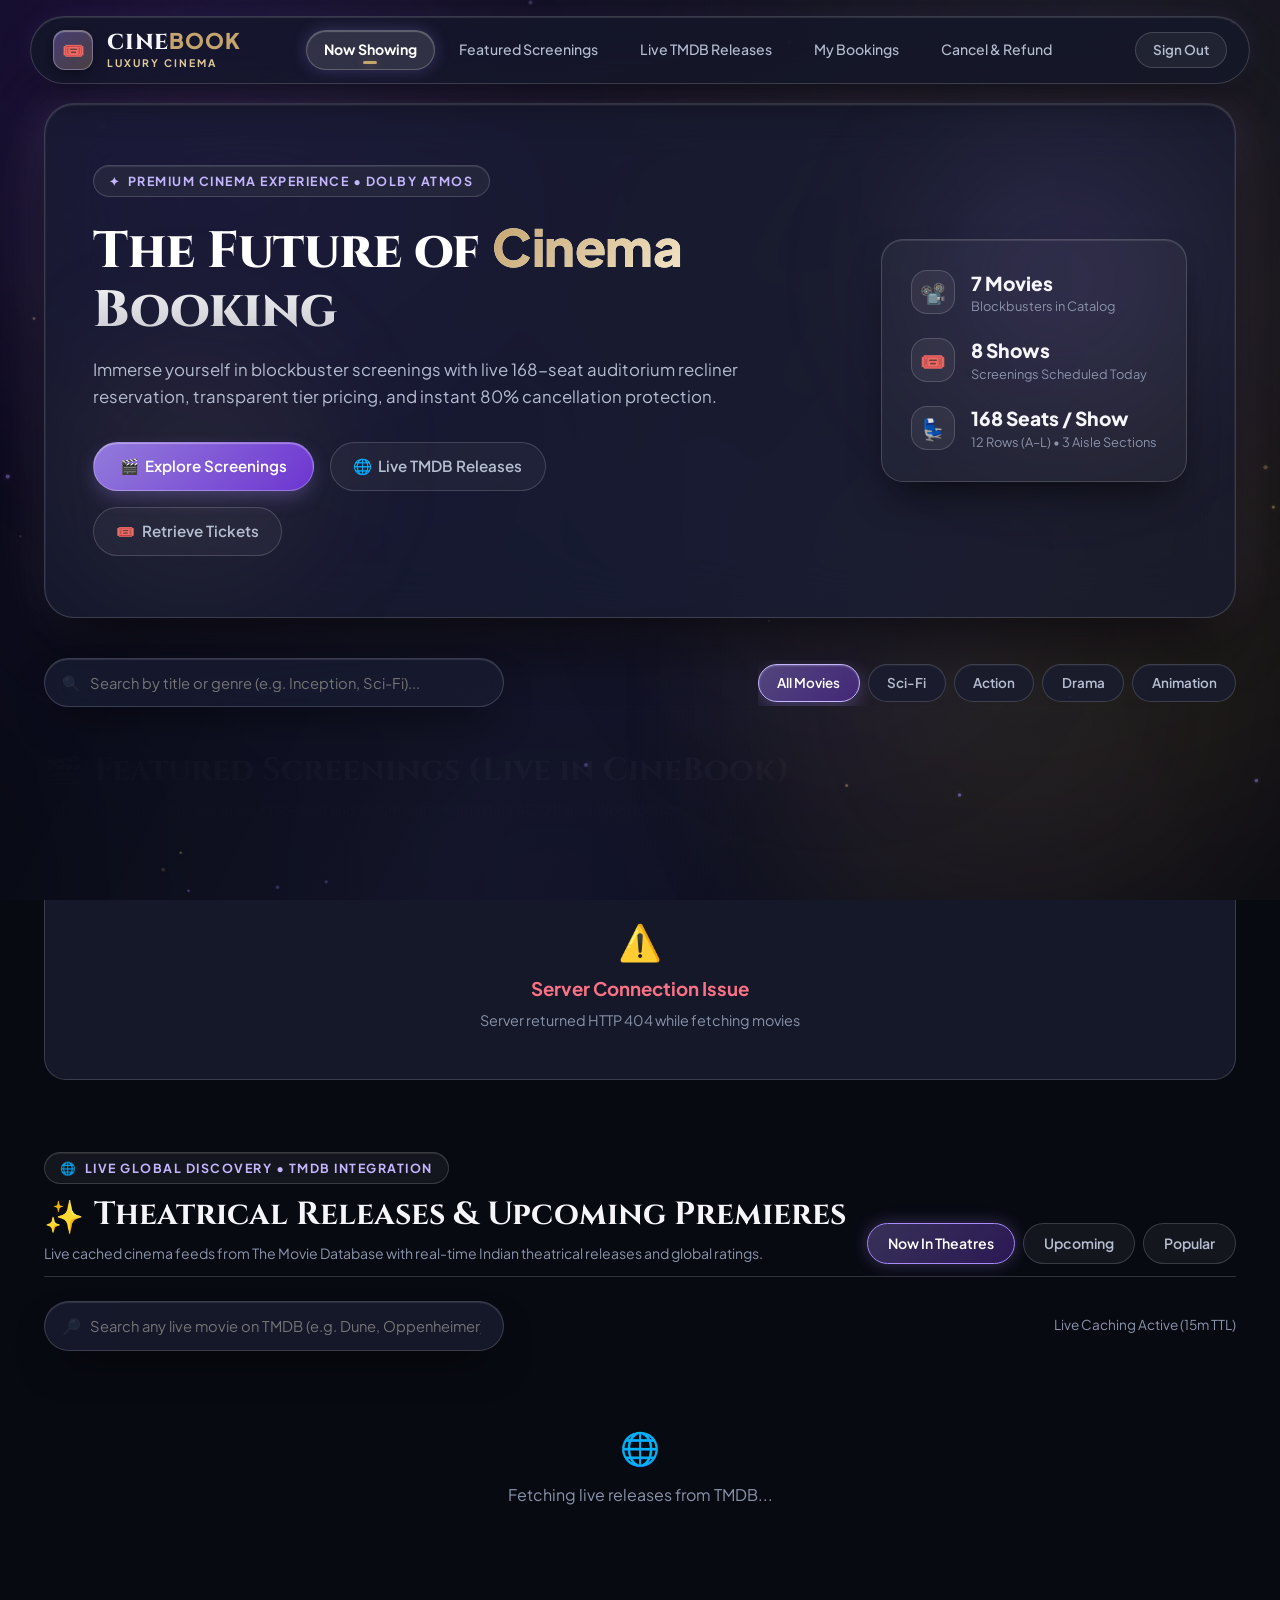
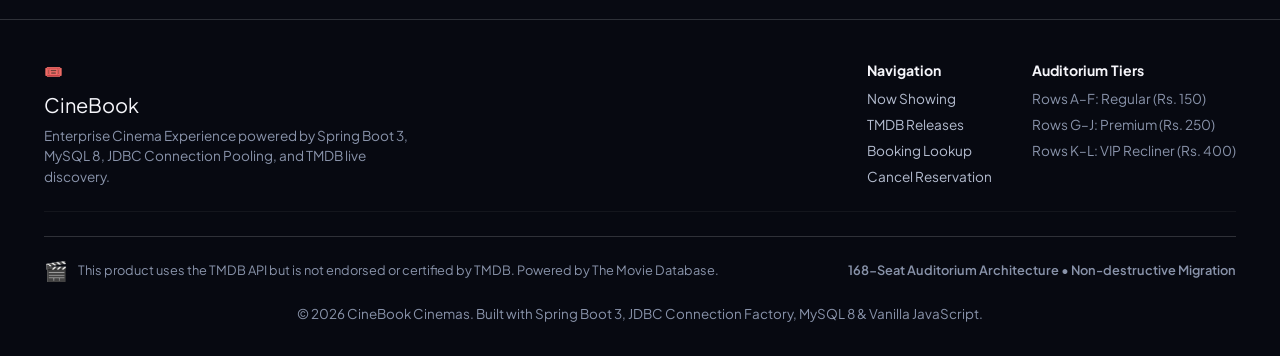
==== commit d258e09f: "feat: complete cinematic homepage video, digital ticket boarding pass, 168-seat realistic theatre la" ====
--- a/src/main/resources/static/index.html
+++ b/src/main/resources/static/index.html
@@ -5,13 +5,17 @@
     <meta name="viewport" content="width=device-width, initial-scale=1.0">
     <title>CineBook | Premium Cinema Experience &bull; Dolby Atmos</title>
     <!-- Cache-busting stylesheet -->
-    <link rel="stylesheet" href="css/styles.css?v=2.2">
+    <link rel="stylesheet" href="css/styles.css?v=2.9">
     <!-- Load Core API & Metadata Engine Early -->
-    <script src="js/app.js?v=2.2"></script>
+    <script src="js/app.js?v=2.9"></script>
 </head>
 <body>
-    <!-- Shared Cinematic Ambient Background -->
+    <!-- Shared Cinematic Ambient Background with Looping Ambient Video -->
     <div class="cinematic-ambient-bg" aria-hidden="true">
+        <video id="cinematicBgVideo" class="cinematic-bg-video" autoplay muted loop playsinline poster="https://image.tmdb.org/t/p/w1280/s3TBrRGB1iav7gFOCNx3H31MoES.jpg">
+            <source src="videos/cinematic-ambient.mp4" type="video/mp4">
+        </video>
+        <div class="ambient-video-overlay"></div>
         <div class="ambient-aurora-layer"></div>
         <div class="ambient-light-rays"></div>
         <div class="ambient-orb orb-primary"></div>
@@ -33,7 +37,8 @@
 
             <div class="nav-menu-links">
                 <a href="index.html" class="nav-link-pill active">Now Showing</a>
-                <a href="#catalogSection" class="nav-link-pill">Movie Catalog</a>
+                <a href="#catalogSection" class="nav-link-pill">Featured Screenings</a>
+                <a href="#tmdbSection" class="nav-link-pill">Live TMDB Releases</a>
                 <a href="lookup.html" class="nav-link-pill">My Bookings</a>
                 <a href="lookup.html#cancelSection" class="nav-link-pill">Cancel &amp; Refund</a>
             </div>
@@ -56,11 +61,14 @@
                     The Future of <span>Cinema</span> Booking
                 </h1>
                 <p class="hero-subhead">
-                    Immerse yourself in blockbuster screenings with live 5&times;8 recliner seat reservation, transparent pricing, and instant 80% cancellation protection.
+                    Immerse yourself in blockbuster screenings with live 168-seat auditorium recliner reservation, transparent tier pricing, and instant 80% cancellation protection.
                 </p>
                 <div class="hero-btn-row">
                     <a href="#catalogSection" class="btn-glass-primary" style="padding:0.75rem 1.6rem; font-size:0.95rem;">
                         <span>🎬</span> Explore Screenings
+                    </a>
+                    <a href="#tmdbSection" class="btn-glass" style="padding:0.75rem 1.4rem; font-size:0.95rem;">
+                        <span>🌐</span> Live TMDB Releases
                     </a>
                     <a href="lookup.html" class="btn-glass" style="padding:0.75rem 1.4rem; font-size:0.95rem;">
                         <span>🎟️</span> Retrieve Tickets
@@ -87,14 +95,14 @@
                 <div class="stat-item">
                     <div class="stat-icon-wrap">💺</div>
                     <div>
-                        <div class="stat-value">VIP Recliners</div>
-                        <div class="stat-caption">Luxury Seating (Row E)</div>
+                        <div class="stat-value">168 Seats / Show</div>
+                        <div class="stat-caption">12 Rows (A–L) &bull; 3 Aisle Sections</div>
                     </div>
                 </div>
             </div>
         </section>
 
-        <!-- Movie Discovery Section -->
+        <!-- Movie Discovery Section (MySQL Screenings Source of Truth) -->
         <main id="catalogSection">
             <!-- Glass Search & Filter Dock -->
             <div class="glass-dock-toolbar">
@@ -116,10 +124,10 @@
             <div class="section-headline-bar">
                 <div>
                     <h2 class="section-title-text">
-                        <span>🎬</span> Featured Screenings
+                        <span>🎬</span> Featured Screenings (Live in CineBook)
                     </h2>
                     <p style="color:var(--text-muted); font-size:0.88rem; margin-top:0.25rem;">
-                        Select a screening to view live 5&times;8 recliner seat availability directly from MySQL
+                        Select a screening to reserve your 168-seat auditorium seats with instant ACID transaction isolation.
                     </p>
                 </div>
                 <div id="movieCountBadge" style="color:var(--text-muted); font-size:0.88rem; font-weight:600;">
@@ -135,6 +143,47 @@
                 </div>
             </div>
         </main>
+
+        <!-- Live TMDB Global Releases Section -->
+        <section id="tmdbSection" style="margin-top: 4.5rem; margin-bottom: 3.5rem;">
+            <div class="section-headline-bar" style="margin-bottom: 1.5rem;">
+                <div>
+                    <div class="eyebrow-glass-badge" style="margin-bottom:0.4rem;">
+                        <span>🌐</span> LIVE GLOBAL DISCOVERY &bull; TMDB INTEGRATION
+                    </div>
+                    <h2 class="section-title-text">
+                        <span>✨</span> Theatrical Releases &amp; Upcoming Premieres
+                    </h2>
+                    <p style="color:var(--text-muted); font-size:0.88rem; margin-top:0.25rem;">
+                        Live cached cinema feeds from The Movie Database with real-time Indian theatrical releases and global ratings.
+                    </p>
+                </div>
+                <div style="display:flex; gap:0.5rem; flex-wrap:wrap;">
+                    <button type="button" class="btn-filter-tab active" id="tabTmdbNowPlaying" onclick="switchTmdbTab('now-playing')">Now In Theatres</button>
+                    <button type="button" class="btn-filter-tab" id="tabTmdbUpcoming" onclick="switchTmdbTab('upcoming')">Upcoming</button>
+                    <button type="button" class="btn-filter-tab" id="tabTmdbPopular" onclick="switchTmdbTab('popular')">Popular</button>
+                </div>
+            </div>
+
+            <!-- TMDB Live Search Bar -->
+            <div style="margin-bottom: 1.5rem; display:flex; justify-content:space-between; align-items:center; flex-wrap:wrap; gap:1rem;">
+                <div class="glass-search-box" style="max-width: 460px; width:100%;">
+                    <span class="glass-search-icon">🔎</span>
+                    <input type="text" id="tmdbSearchInput" placeholder="Search any live movie on TMDB (e.g. Dune, Oppenheimer)...">
+                </div>
+                <div id="tmdbStatusBadge" style="font-size:0.85rem; color:var(--text-muted);">
+                    Live Caching Active (15m TTL)
+                </div>
+            </div>
+
+            <!-- TMDB Movies Grid -->
+            <div id="tmdbMovieGrid" class="movie-grid-glass">
+                <div style="text-align:center; grid-column: 1/-1; padding: 3rem; color: var(--text-muted);">
+                    <div style="font-size:2rem; margin-bottom:0.75rem;">🌐</div>
+                    Fetching live releases from TMDB...
+                </div>
+            </div>
+        </section>
     </div>
 
     <!-- Liquid Glass Footer -->
@@ -147,7 +196,7 @@
                         <div class="brand-name" style="font-size:1.25rem;">Cine<span>Book</span></div>
                     </div>
                     <p style="color:var(--text-muted); font-size:0.85rem; max-width:380px;">
-                        College Java Semester Project powered by Spring Boot Web &amp; JDBC Database Persistence.
+                        Enterprise Cinema Experience powered by Spring Boot 3, MySQL 8, JDBC Connection Pooling, and TMDB live discovery.
                     </p>
                 </div>
                 <div style="display:flex; gap:2.5rem; flex-wrap:wrap;">
@@ -155,20 +204,33 @@
                         <div style="color:var(--text-primary); font-weight:700; font-size:0.88rem; margin-bottom:0.5rem;">Navigation</div>
                         <div style="display:flex; flex-direction:column; gap:0.35rem; font-size:0.85rem; color:var(--text-secondary);">
                             <a href="index.html">Now Showing</a>
+                            <a href="#tmdbSection">TMDB Releases</a>
                             <a href="lookup.html">Booking Lookup</a>
-                            <a href="lookup.html">Cancel Reservation</a>
+                            <a href="lookup.html#cancelSection">Cancel Reservation</a>
                         </div>
                     </div>
                     <div>
-                        <div style="color:var(--text-primary); font-weight:700; font-size:0.88rem; margin-bottom:0.5rem;">Pricing Tiers</div>
+                        <div style="color:var(--text-primary); font-weight:700; font-size:0.88rem; margin-bottom:0.5rem;">Auditorium Tiers</div>
                         <div style="display:flex; flex-direction:column; gap:0.35rem; font-size:0.85rem; color:var(--text-muted);">
-                            <span>Rows A-B: Regular (Rs. 150)</span>
-                            <span>Rows C-D: Premium (Rs. 250)</span>
-                            <span>Row E: VIP Recliner (Rs. 400)</span>
-                        </div>
-                    </div>
-                </div>
-            </div>
+                            <span>Rows A–F: Regular (Rs. 150)</span>
+                            <span>Rows G–J: Premium (Rs. 250)</span>
+                            <span>Rows K–L: VIP Recliner (Rs. 400)</span>
+                        </div>
+                    </div>
+                </div>
+            </div>
+
+            <!-- TMDB Official Attribution -->
+            <div style="margin-top: 1.5rem; padding-top: 1.2rem; border-top: 1px solid var(--border-glass); display: flex; align-items: center; justify-content: space-between; flex-wrap: wrap; gap: 1rem; font-size: 0.8rem; color: var(--text-muted);">
+                <div style="display:flex; align-items:center; gap:0.6rem;">
+                    <span style="font-size:1.2rem;">🎬</span>
+                    <span>This product uses the TMDB API but is not endorsed or certified by TMDB. Powered by The Movie Database.</span>
+                </div>
+                <div style="color: var(--accent-gold); font-weight: 600;">
+                    168-Seat Auditorium Architecture &bull; Non-destructive Migration
+                </div>
+            </div>
+
             <div class="footer-copy">
                 &copy; 2026 CineBook Cinemas. Built with Spring Boot 3, JDBC Connection Factory, MySQL 8 &amp; Vanilla JavaScript.
             </div>
@@ -181,6 +243,8 @@
         let allShows = [];
         let currentGenre = 'ALL';
         let searchQuery = '';
+        let currentTmdbTab = 'now-playing';
+        let tmdbSearchTimeout = null;
 
         // Safe metadata lookup helper: Guaranteed to never throw ReferenceError
         function safeGetMeta(name) {
@@ -237,6 +301,22 @@
                         currentGenre = btn.getAttribute('data-genre');
                         renderMovies();
                     });
+                });
+
+                // Load initial TMDB feed
+                loadTmdbFeed(currentTmdbTab);
+
+                // Setup TMDB Search
+                document.getElementById('tmdbSearchInput').addEventListener('input', (e) => {
+                    clearTimeout(tmdbSearchTimeout);
+                    const q = e.target.value.trim();
+                    if (!q) {
+                        loadTmdbFeed(currentTmdbTab);
+                        return;
+                    }
+                    tmdbSearchTimeout = setTimeout(() => {
+                        searchTmdb(q);
+                    }, 400);
                 });
 
             } catch (err) {
@@ -330,7 +410,7 @@
                         <div class="movie-showtimes-dock">
                             <div class="showtimes-header-text">
                                 <span>Available Showtimes</span>
-                                <span style="color:var(--accent-secondary); font-size:0.75rem;">● Live Seats</span>
+                                <span style="color:var(--accent-secondary); font-size:0.75rem;">● 168 Seats</span>
                             </div>
                             <div class="showtimes-pills-list">
                                 ${showsHtml}
@@ -347,6 +427,116 @@
                 movieGrid.appendChild(card);
             });
         }
+
+        // ================= TMDB FEED ENGINE =================
+        function switchTmdbTab(tab) {
+            currentTmdbTab = tab;
+            document.querySelectorAll('#tmdbSection .btn-filter-tab').forEach(b => b.classList.remove('active'));
+            if (tab === 'now-playing') document.getElementById('tabTmdbNowPlaying').classList.add('active');
+            if (tab === 'upcoming') document.getElementById('tabTmdbUpcoming').classList.add('active');
+            if (tab === 'popular') document.getElementById('tabTmdbPopular').classList.add('active');
+            document.getElementById('tmdbSearchInput').value = '';
+            loadTmdbFeed(tab);
+        }
+
+        async function loadTmdbFeed(endpoint) {
+            const grid = document.getElementById('tmdbMovieGrid');
+            grid.innerHTML = `
+                <div style="text-align:center; grid-column:1/-1; padding:3rem; color:var(--text-muted);">
+                    <div style="font-size:2rem; margin-bottom:0.5rem;">⏳</div>
+                    Fetching ${endpoint} movies from TMDB API...
+                </div>
+            `;
+            try {
+                const res = await fetch(`/api/tmdb/${endpoint}`);
+                const data = await res.json();
+                renderTmdbCards(data.results || []);
+            } catch (err) {
+                console.error('Failed to load TMDB feed:', err);
+                grid.innerHTML = `
+                    <div style="text-align:center; grid-column:1/-1; padding:3rem; color:var(--accent-rose);">
+                        <p>Unable to retrieve live TMDB feed. Showing cached titles.</p>
+                    </div>
+                `;
+            }
+        }
+
+        async function searchTmdb(query) {
+            const grid = document.getElementById('tmdbMovieGrid');
+            grid.innerHTML = `
+                <div style="text-align:center; grid-column:1/-1; padding:3rem; color:var(--text-muted);">
+                    <div style="font-size:2rem; margin-bottom:0.5rem;">🔎</div>
+                    Searching TMDB for "${query}"...
+                </div>
+            `;
+            try {
+                const res = await fetch(`/api/tmdb/search?query=${encodeURIComponent(query)}`);
+                const data = await res.json();
+                renderTmdbCards(data.results || []);
+            } catch (err) {
+                console.error('TMDB search error:', err);
+            }
+        }
+
+        function renderTmdbCards(movies) {
+            const grid = document.getElementById('tmdbMovieGrid');
+            if (!movies || movies.length === 0) {
+                grid.innerHTML = `
+                    <div style="text-align:center; grid-column:1/-1; padding:3rem; color:var(--text-muted); background:var(--glass-surface-base); border-radius:var(--radius-lg); border:1px dashed var(--border-glass);">
+                        <div style="font-size:2rem; margin-bottom:0.5rem;">🎬</div>
+                        <h3 style="color:var(--text-primary); margin-bottom:0.25rem;">No TMDB Movies Found</h3>
+                        <p>Try searching for another blockbuster title.</p>
+                    </div>
+                `;
+                return;
+            }
+
+            grid.innerHTML = '';
+            movies.slice(0, 12).forEach(m => {
+                const title = m.title || m.name || 'Untitled';
+                const poster = m.poster_path 
+                    ? `https://image.tmdb.org/t/p/w500${m.poster_path}` 
+                    : (m.poster || 'https://images.unsplash.com/photo-1489599849927-2ee91cede3ba?w=500&q=80');
+                const rating = m.vote_average ? Number(m.vote_average).toFixed(1) : '8.2';
+                const releaseDate = m.release_date || 'In Theatres';
+                const overview = m.overview ? (m.overview.length > 130 ? m.overview.substring(0, 127) + '...' : m.overview) : 'Global theatrical release registered on The Movie Database.';
+
+                const card = document.createElement('div');
+                card.className = 'movie-card-glass';
+                card.innerHTML = `
+                    <div class="movie-poster-frame">
+                        <img src="${poster}" alt="${title}" class="movie-poster-photo" loading="lazy" onerror="this.src='https://images.unsplash.com/photo-1489599849927-2ee91cede3ba?w=500&q=80';">
+                        <div class="movie-poster-glass-grad"></div>
+                        <div class="badge-glass-rating">
+                            <span>★</span> ${rating}
+                        </div>
+                        <div class="badge-glass-cert">TMDB</div>
+                    </div>
+                    <div class="movie-details-body">
+                        <div class="movie-genre-label">RELEASE: ${releaseDate}</div>
+                        <h3 class="movie-card-title">${title}</h3>
+                        <p style="font-size:0.84rem; color:var(--text-muted); line-height:1.4; margin-bottom:1rem; flex-grow:1;">
+                            ${overview}
+                        </p>
+                        <div class="card-bottom-actions">
+                            <a href="#catalogSection" class="btn-glass-primary" style="padding:0.6rem 1rem; font-size:0.85rem; width:100%; text-align:center;" onclick="filterCatalogByTitle('${title.replace(/'/g, "\\'")}')">
+                                🎟️ Check CineBook Screenings
+                            </a>
+                        </div>
+                    </div>
+                `;
+                grid.appendChild(card);
+            });
+        }
+
+        function filterCatalogByTitle(title) {
+            const input = document.getElementById('movieSearchInput');
+            if (input) {
+                input.value = title;
+                searchQuery = title.toLowerCase().trim();
+                renderMovies();
+            }
+        }
     </script>
 </body>
 </html>
--- a/src/main/resources/static/css/styles.css
+++ b/src/main/resources/static/css/styles.css
@@ -1078,23 +1078,72 @@
     user-select: none;
 }
 
-/* Individual Glass Seat (.seat and .seat-cube) */
+/* 168-Seat Auditorium 3-Section Layout (12 Rows x 14 Columns) */
+.auditorium-wrapper {
+    overflow-x: auto;
+    padding: 1.5rem 0.5rem;
+    display: flex;
+    flex-direction: column;
+    align-items: center;
+    max-width: 100%;
+}
+
+.auditorium-row {
+    display: flex;
+    align-items: center;
+    justify-content: center;
+    gap: 0.4rem;
+    margin-bottom: 0.45rem;
+    min-width: 680px;
+}
+
+.auditorium-row-label {
+    width: 24px;
+    font-size: 0.82rem;
+    font-weight: 800;
+    color: var(--text-muted);
+    text-align: center;
+    user-select: none;
+}
+
+.seat-section {
+    display: flex;
+    align-items: center;
+    gap: 0.35rem;
+}
+
+.walking-aisle {
+    width: 22px;
+    height: 36px;
+    display: flex;
+    align-items: center;
+    justify-content: center;
+    position: relative;
+}
+
+.walking-aisle::before {
+    content: '';
+    width: 1px;
+    height: 100%;
+    background: rgba(255, 255, 255, 0.06);
+}
+
 .seat-cube,
 .seat {
-    width: 48px;
-    height: 44px;
-    border-radius: 9px 9px 5px 5px;
+    width: 38px;
+    height: 36px;
+    border-radius: 8px 8px 5px 5px;
     display: inline-flex;
     flex-direction: column;
     align-items: center;
     justify-content: center;
-    font-size: 0.78rem;
+    font-size: 0.72rem;
     font-weight: 700;
     cursor: pointer;
     position: relative;
     user-select: none;
-    transition: all 0.22s cubic-bezier(0.16, 1, 0.3, 1);
-    box-shadow: 0 4px 12px rgba(0, 0, 0, 0.45);
+    transition: all 0.2s cubic-bezier(0.16, 1, 0.3, 1);
+    box-shadow: 0 4px 10px rgba(0, 0, 0, 0.4);
     line-height: 1;
 }
 
@@ -2248,8 +2297,324 @@
 
 
 /* ===================================================================
-   MY BOOKINGS & CANCELLATIONS TICKET CARDS REDESIGN
+   DIGITAL CINEMA BOARDING PASS TICKET CARD & PRINT STYLES
    =================================================================== */
+.digital-ticket-container {
+    display: grid;
+    grid-template-columns: 220px 1fr 190px;
+    background: rgba(25, 29, 48, 0.85);
+    backdrop-filter: blur(30px) saturate(190%);
+    -webkit-backdrop-filter: blur(30px) saturate(190%);
+    border: 1px solid var(--border-glass-light);
+    border-radius: var(--radius-xl);
+    overflow: hidden;
+    box-shadow: 0 30px 70px rgba(0, 0, 0, 0.85), 0 0 40px rgba(167, 139, 250, 0.15);
+    margin: 1.5rem auto 2.5rem auto;
+    max-width: 980px;
+    position: relative;
+    transition: transform 0.3s ease, box-shadow 0.3s ease;
+}
+
+.ticket-poster-col {
+    position: relative;
+    overflow: hidden;
+    background: #080A12;
+}
+
+.ticket-main-poster {
+    width: 100%;
+    height: 100%;
+    min-height: 380px;
+    object-fit: cover;
+    display: block;
+}
+
+.ticket-age-cert-badge {
+    position: absolute;
+    bottom: 1rem;
+    left: 1rem;
+    background: rgba(8, 10, 18, 0.85);
+    backdrop-filter: blur(12px);
+    border: 1px solid rgba(255, 255, 255, 0.3);
+    color: #FFFFFF;
+    font-size: 0.75rem;
+    font-weight: 800;
+    padding: 0.25rem 0.65rem;
+    border-radius: 6px;
+    letter-spacing: 1px;
+}
+
+.ticket-details-col {
+    padding: 2.2rem 2.4rem;
+    display: flex;
+    flex-direction: column;
+}
+
+.ticket-brand-header {
+    display: flex;
+    justify-content: space-between;
+    align-items: center;
+    margin-bottom: 1rem;
+}
+
+.ticket-hero-title {
+    font-family: var(--font-serif);
+    font-size: 1.85rem;
+    font-weight: 800;
+    color: #FFFFFF;
+    margin-bottom: 0.3rem;
+    line-height: 1.2;
+}
+
+.ticket-genre-line {
+    font-size: 0.88rem;
+    color: var(--accent-secondary);
+    font-weight: 600;
+    margin-bottom: 1.5rem;
+}
+
+.ticket-spec-grid {
+    display: grid;
+    grid-template-columns: repeat(2, 1fr);
+    gap: 1.2rem;
+    padding: 1.2rem;
+    background: rgba(255, 255, 255, 0.03);
+    border: 1px solid rgba(255, 255, 255, 0.08);
+    border-radius: var(--radius-md);
+    margin-bottom: 1.5rem;
+}
+
+.spec-block {
+    display: flex;
+    flex-direction: column;
+    gap: 0.2rem;
+}
+
+.spec-label {
+    font-size: 0.72rem;
+    font-weight: 700;
+    text-transform: uppercase;
+    letter-spacing: 1px;
+    color: var(--text-muted);
+}
+
+.spec-value {
+    font-size: 0.95rem;
+    color: var(--text-primary);
+}
+
+.ticket-seats-section {
+    margin-bottom: 1.5rem;
+}
+
+.ticket-seats-cluster {
+    display: flex;
+    flex-wrap: wrap;
+    gap: 0.5rem;
+    margin-top: 0.5rem;
+}
+
+.ticket-seat-tag {
+    padding: 0.35rem 0.75rem;
+    border-radius: var(--radius-pill);
+    font-size: 0.82rem;
+    font-weight: 700;
+    display: inline-flex;
+    align-items: center;
+    gap: 0.35rem;
+}
+
+.ticket-seat-tag.tier-regular {
+    background: rgba(52, 211, 153, 0.15);
+    border: 1px solid rgba(52, 211, 153, 0.5);
+    color: #34D399;
+}
+
+.ticket-seat-tag.tier-premium {
+    background: rgba(96, 165, 250, 0.15);
+    border: 1px solid rgba(96, 165, 250, 0.5);
+    color: #60A5FA;
+}
+
+.ticket-seat-tag.tier-vip {
+    background: rgba(192, 132, 252, 0.2);
+    border: 1px solid rgba(192, 132, 252, 0.6);
+    color: #C084FC;
+}
+
+.ticket-price-breakdown {
+    margin-top: auto;
+    padding-top: 1.2rem;
+    border-top: 1px solid rgba(255, 255, 255, 0.1);
+    display: flex;
+    justify-content: space-between;
+    align-items: center;
+}
+
+.price-spec-item {
+    display: flex;
+    flex-direction: column;
+    gap: 0.2rem;
+}
+
+.price-spec-item.total-item {
+    text-align: right;
+}
+
+.spec-num {
+    font-size: 1rem;
+    font-weight: 700;
+    color: var(--text-primary);
+}
+
+.spec-num.total-num {
+    font-size: 1.4rem;
+    font-weight: 800;
+    color: var(--accent-secondary);
+}
+
+/* Right Perforated Stub */
+.ticket-stub-col {
+    background: rgba(15, 18, 32, 0.95);
+    border-left: 2px dashed rgba(255, 255, 255, 0.2);
+    display: flex;
+    flex-direction: column;
+    align-items: center;
+    justify-content: center;
+    padding: 2rem 1.2rem;
+    position: relative;
+    text-align: center;
+}
+
+.stub-notch {
+    position: absolute;
+    width: 24px;
+    height: 24px;
+    background: var(--bg-base);
+    border-radius: 50%;
+    left: -13px;
+}
+.stub-notch.notch-top { top: -12px; }
+.stub-notch.notch-bottom { bottom: -12px; }
+
+.stub-cinema-tag {
+    font-size: 0.7rem;
+    font-weight: 800;
+    letter-spacing: 2px;
+    color: var(--accent-secondary);
+    margin-bottom: 1.2rem;
+}
+
+.qr-code-wrapper {
+    margin-bottom: 1.2rem;
+    display: flex;
+    justify-content: center;
+}
+
+.stub-secure-badge {
+    display: inline-flex;
+    align-items: center;
+    gap: 0.35rem;
+    font-size: 0.72rem;
+    font-weight: 700;
+    color: var(--accent-emerald);
+    background: rgba(16, 185, 129, 0.15);
+    padding: 0.25rem 0.65rem;
+    border-radius: var(--radius-pill);
+    border: 1px solid rgba(16, 185, 129, 0.35);
+}
+
+/* Cinematic Looping Background Video */
+.cinematic-bg-video {
+    position: absolute;
+    top: 50%;
+    left: 50%;
+    min-width: 100%;
+    min-height: 100%;
+    width: auto;
+    height: auto;
+    transform: translate(-50%, -50%);
+    object-fit: cover;
+    z-index: -2;
+    opacity: 0.32;
+    filter: saturate(135%) brightness(0.65) contrast(110%);
+    pointer-events: none;
+}
+
+.ambient-video-overlay {
+    position: absolute;
+    inset: 0;
+    background: radial-gradient(circle at 50% 30%, rgba(8, 10, 18, 0.55) 0%, rgba(8, 10, 18, 0.95) 100%),
+                linear-gradient(180deg, rgba(8, 10, 18, 0.45) 0%, rgba(8, 10, 18, 0.98) 100%);
+    z-index: -1;
+    pointer-events: none;
+}
+
+/* TMDB Attribution Badge */
+.tmdb-attribution-badge {
+    display: inline-flex;
+    align-items: center;
+    gap: 0.75rem;
+    padding: 0.45rem 1rem;
+    border-radius: var(--radius-pill);
+    background: rgba(255, 255, 255, 0.04);
+    border: 1px solid rgba(255, 255, 255, 0.1);
+    font-size: 0.78rem;
+    color: var(--text-muted);
+    margin-top: 1rem;
+}
+
+.tmdb-attribution-badge img {
+    height: 16px;
+    width: auto;
+}
+
+/* Printable Ticket Styling (@media print) */
+@media print {
+    body {
+        background: #FFFFFF !important;
+        color: #080A12 !important;
+    }
+    .print-hide,
+    .floating-nav-wrapper,
+    .cinematic-ambient-bg,
+    footer,
+    .ticket-actions-bar {
+        display: none !important;
+    }
+    .digital-ticket-container {
+        border: 2px solid #080A12 !important;
+        box-shadow: none !important;
+        background: #FFFFFF !important;
+        color: #080A12 !important;
+        max-width: 100% !important;
+        break-inside: avoid;
+        -webkit-print-color-adjust: exact !important;
+        print-color-adjust: exact !important;
+    }
+    .ticket-hero-title,
+    .spec-value {
+        color: #080A12 !important;
+    }
+    .ticket-stub-col {
+        background: #F8FAFC !important;
+        border-left: 2px dashed #080A12 !important;
+    }
+}
+
+@media (max-width: 900px) {
+    .digital-ticket-container {
+        grid-template-columns: 1fr;
+    }
+    .ticket-poster-col {
+        max-height: 220px;
+    }
+    .ticket-stub-col {
+        border-left: none;
+        border-top: 2px dashed rgba(255, 255, 255, 0.2);
+    }
+}
+
 .booking-ticket-card-glass {
     display: grid;
     grid-template-columns: 190px 1fr;
